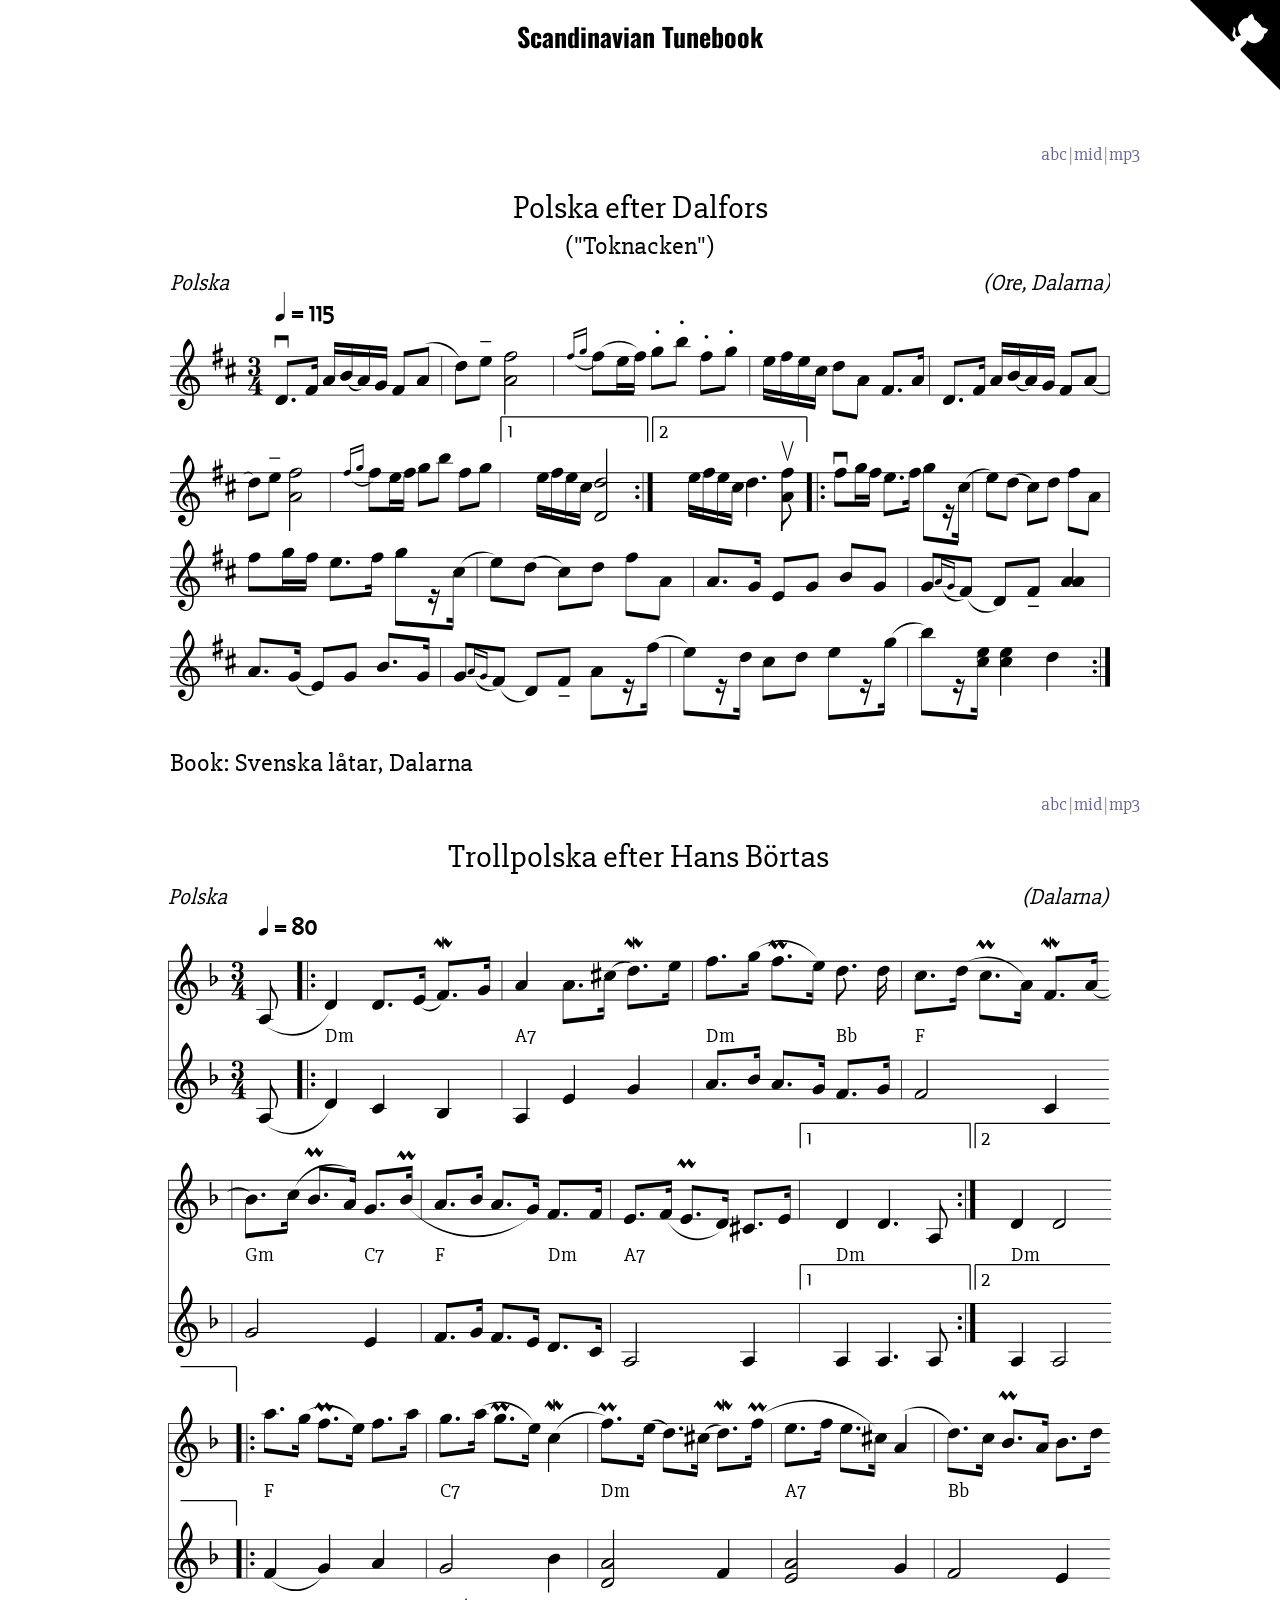
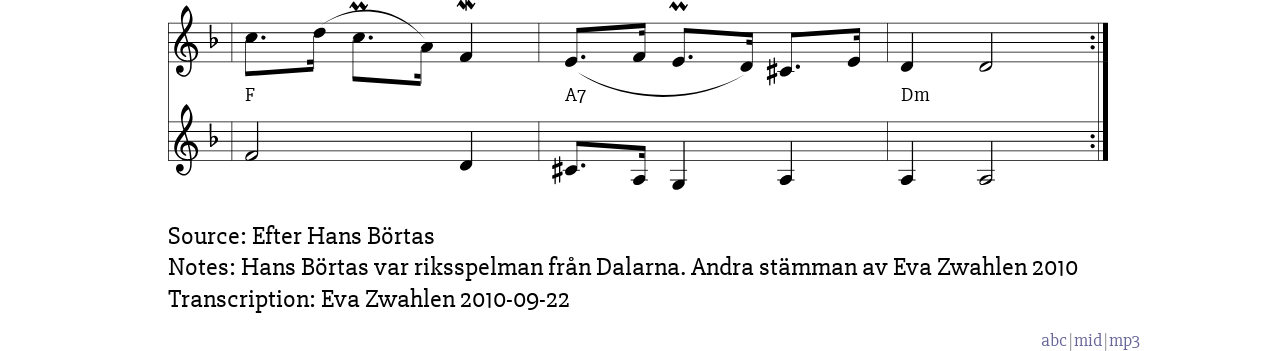
==== index.html @ 57def222 "autocommit from build.py!" ====
<!DOCTYPE html>
    <html lang="en">
      <head>

        <meta charset="utf-8">
        <meta name="viewport" content="width=device-width,initial-scale=1">

        <title>Scandinavian Tunebook</title>

        <link rel="stylesheet" href="index_files/style.css">

        <script src="index_files/jquery-latest.js"></script>
        <script src="index_files/abcjs_basic_2.3-min.js"></script>

        <script src="index_files/script.js"></script>

      </head>
      <body>
      <a href="https://github.com/iacchus/scandinavian-tunebook/"><img id="github-fork" src="index_files/github-corner-right.svg" /></a>
        <div id="page-container">
          <h1>Scandinavian Tunebook</h1>

          <div id="presentation">
          </div>

          <div id="files">
    <div class='tune-container' id='Näckens_polska_e_A_A_Afzelius_1de3f3'><pre class='abctune'>%%staffsep 27pt
%%abc-charset utf-8

X:1
T:Näckens polska e. A. A. Afzelius
R:Polska
S:Efter Arvid August Afzelius 
N:Med en "enklare" andrastämma och ackordanalys, jmf +
N:Se även +.
B:Traditioner av Svenska folkdansar
M:3/4
L:1/16
Z:Per Oldberg 2013
V:1 clef=treble
V:2 clef=treble 
K:Dm
[V:1]|:"Dm"D3F A4 "A7"^c4| e3f "Dm"d2d2 c2A2| A2A2 F4 A3G|1"A7"E2F2 "Dm"D4 z4 :|2"A7"E2F2 "Dm"D4 z2E2 ||
[V:2][I:repbra = 0]|:A,3D F4 A4| ^c3d F2F2 A2E2|F2F2 D4 F3E|1^C2D2 A,4 z4 :|2^C2D2 A,4 z2C2||
%
[V:1]|:"F"F2F2 A2A2 c3A|"C"G2G2 G2FG "F"A4 |F2F2 A2A2 c3A|"C"G2G2 AGFG "A7"A4|
[V:2]|:A,2A,2 F2F2 A3F|E2E2 E2DE F4|A,2A,2 F2F2 A3F|E2E2 FEDE ^C4|
%
[V:1]"Dm"F3A G4 A3G |"A7"E3F "Dm"D6 d2|"Dm"^c2d2 A2F2 A2G2 |"A"E2EF "Bb"D6 d2|
[V:2]D3F E4 F3E|^C3D A,6 F2| E2F2 F2D2 F2E2|^C2CD B,6B2|
%
[V:1]"Dm"^c2d2 A2F2 "Gm"A2G2|1"A7"E2EF "Dm"D6 E2:|2"A7"E2EF "Dm"D8 ||
[V:2]A2B2 F2D2 D2B,2 |1 ^C2CD A,6 =C2:|2 ^C2CD A,8 || </pre></div><div class='tunedata'><span class='data-item data-item-abc'><a href='abc/Näckens_polska_e_A_A_Afzelius_1de3f3.abc' target='_blank'>abc</a></span><span class='data-item data-item-mid'><a href='mid/Näckens_polska_e_A_A_Afzelius_1de3f3.mid' target='_blank'>mid</a></span><span class='data-item data-item-mp3'><a href='mp3/Näckens_polska_e_A_A_Afzelius_1de3f3.mp3' target='_blank'>mp3</a></span></div>
<div class='tune-container' id='Polska_efter_Dalfors'><pre class='abctune'>%%staffsep 27pt
%%abc-charset utf-8
X:1
B:Svenska låtar, Dalarna 
T:Polska efter Dalfors
T:("Toknacken")
G:Fiol
R:Polska
O:Ore, Dalarna
M:3/4
L:1/16
Q:115
K:D
vD3F A(BA)G F2(A2|d2)!tenuto!e2[fA]8|({fg}f2ef) .g2.b2 .f2.g2|efec d2A2 F3A|D3F A(BA)G F2(A2|
d2)!tenuto!e2[fA]8|{fg}f2ef g2b2 f2g2|1efec[dD]8:|2efecd6u[fA]2|:vf2gf e3f g2z(c|e2)(d2 c2)d2 f2A2|
f2gf e3f g2z(c|e2)(d2 c2)d2 f2A2|A3G E2G2 B2G2|G2({AG}F2 D2)!tenuto!F2 [AA]4|
A3(G E2)G2 B3G|G2({AG}F2 D2)!tenuto!F2 A2z(f|e2)zd c2d2 e2z(g|b2)z[ec] [ec]4 d4:|</pre></div><div class='tunedata'><span class='data-item data-item-abc'><a href='abc/Polska_efter_Dalfors.abc' target='_blank'>abc</a></span><span class='data-item data-item-mid'><a href='mid/Polska_efter_Dalfors.mid' target='_blank'>mid</a></span><span class='data-item data-item-mp3'><a href='mp3/Polska_efter_Dalfors.mp3' target='_blank'>mp3</a></span></div>
<div class='tune-container' id='Trollpolska_efter_Hans_Börtas'><pre class='abctune'>%%staffsep 27pt
%%abc-charset utf-8
X:1
T:Trollpolska efter Hans Börtas
R:Polska
S:Efter Hans Börtas
O:Dalarna
Z:Eva Zwahlen 2010-09-22
N:Hans Börtas var riksspelman från Dalarna. Andra stämman av Eva Zwahlen 2010
Q:1/4=80
M:3/4
L:1/16
K:Dm
V:1
(A,2 |:"_Dm" D4) D3(E MF3)G |"_A7" A4 A3(^c Md3)e |"_Dm" f3(g Pf3e)"_Bb" d3d |"_F" c3(d Pc3A) MF3(A 
|"_Gm" B3)(c PB3A) "_C7"G3(PB |"_F" A3B A3G) "_Dm"F3F |"_A7" E3(F PE3D) ^C3E |1 "_Dm" D4 D6 A,2:|2 "_Dm" D4 D8  
|:"_F" a3(g Pf3e) f3a |"_C7" g3(a Pg3e) (Mc4 |"_Dm" Pf3)(e d3)(^c Md3)(Pf |"_A7" e3f e3^c) (A4 |"_Bb" d3)c PB3A B3d
|"_F" c3(d Pc3A) MF4 |"_A7" (E3F PE3D) ^C3E |"_Dm" D4 D8 :|]
V:2
I:repbra 0
(A,2 |: D4) C4 B,4 | A,4 E4 G4 | A3B A3G F3G | F8 C4 
| G8 E4 |F3G F3E D3C | A,8 A,4 |1 A,4 A,6 A,2 :|2 A,4 A,8 
|:(F4 G4) A4 | G8 B4 | [D8A8] F4 | [E8A8] G4 | F8 E4 
|F8 D4 |^C3A, G,4 A,4 |A,4 A,8 :|]</pre></div><div class='tunedata'><span class='data-item data-item-abc'><a href='abc/Trollpolska_efter_Hans_Börtas.abc' target='_blank'>abc</a></span><span class='data-item data-item-mid'><a href='mid/Trollpolska_efter_Hans_Börtas.mid' target='_blank'>mid</a></span><span class='data-item data-item-mp3'><a href='mp3/Trollpolska_efter_Hans_Börtas.mp3' target='_blank'>mp3</a></span></div>

          </div> 
        </div>
      </body>
    </html>
---- index_files/style.css ----
@import url('https://fonts.googleapis.com/css?family=Oswald|Fredericka+the+Great|Slabo+27px');

* {
    box-sizing: border-box;
}
html, body {
    margin: 0px;
}

body{
    font-family: 'Slabo 27px';
    font-size: 18px;
}

img {
	width: 100%;
}

h1
{
    text-align: center;
    font-family: 'Oswald', serif;
    font-size: 26px;
}

a {
    color: #669;
    text-decoration: none;
    padding-left: 0;
}

a:hover {
    color: #99c;
}

svg {
    margin: 0 auto;
}

svg * {
    font-family: 'Slabo 27px';
}

#github-fork {
    width: 90px;
    position: absolute;
    top: 0;
    right: 0;
}

#page-container {
    width: 1000px;
    margin: 0 auto;
}

#presentation {
    text-align: center;
}

.tune-container {
    //#margin: 10px;
    //#padding: 10px;
    //margin-bottom: 20px;

    margin: 0 auto;
}

.abctune-rendered {
    margin: 0 auto;
}

.tunedata {
	width: 100%;
	text-align: right;
}

.data-item {
	display: inline-block;
}

.data-item-abc:after, .data-item-mid:after
{
    content: '|';
    color: #999;
    padding: 0 1px 0 1px;
}
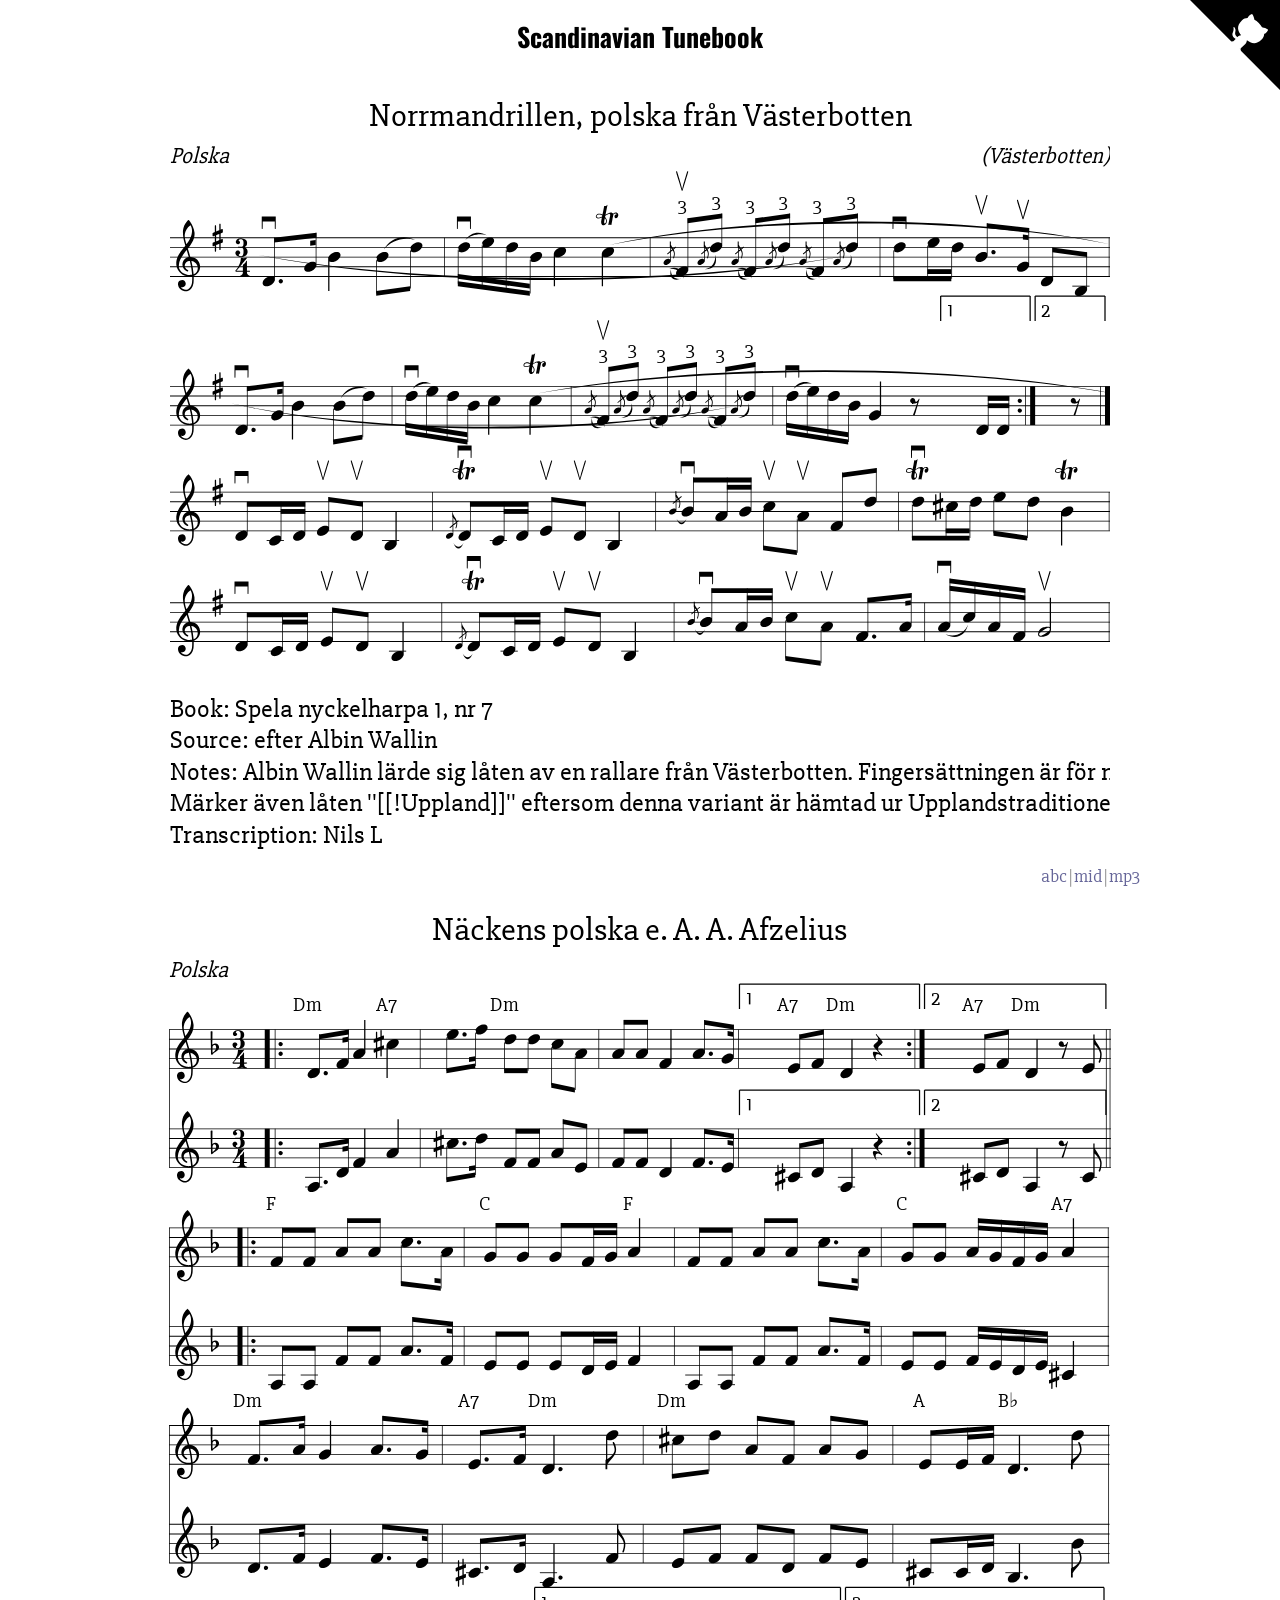
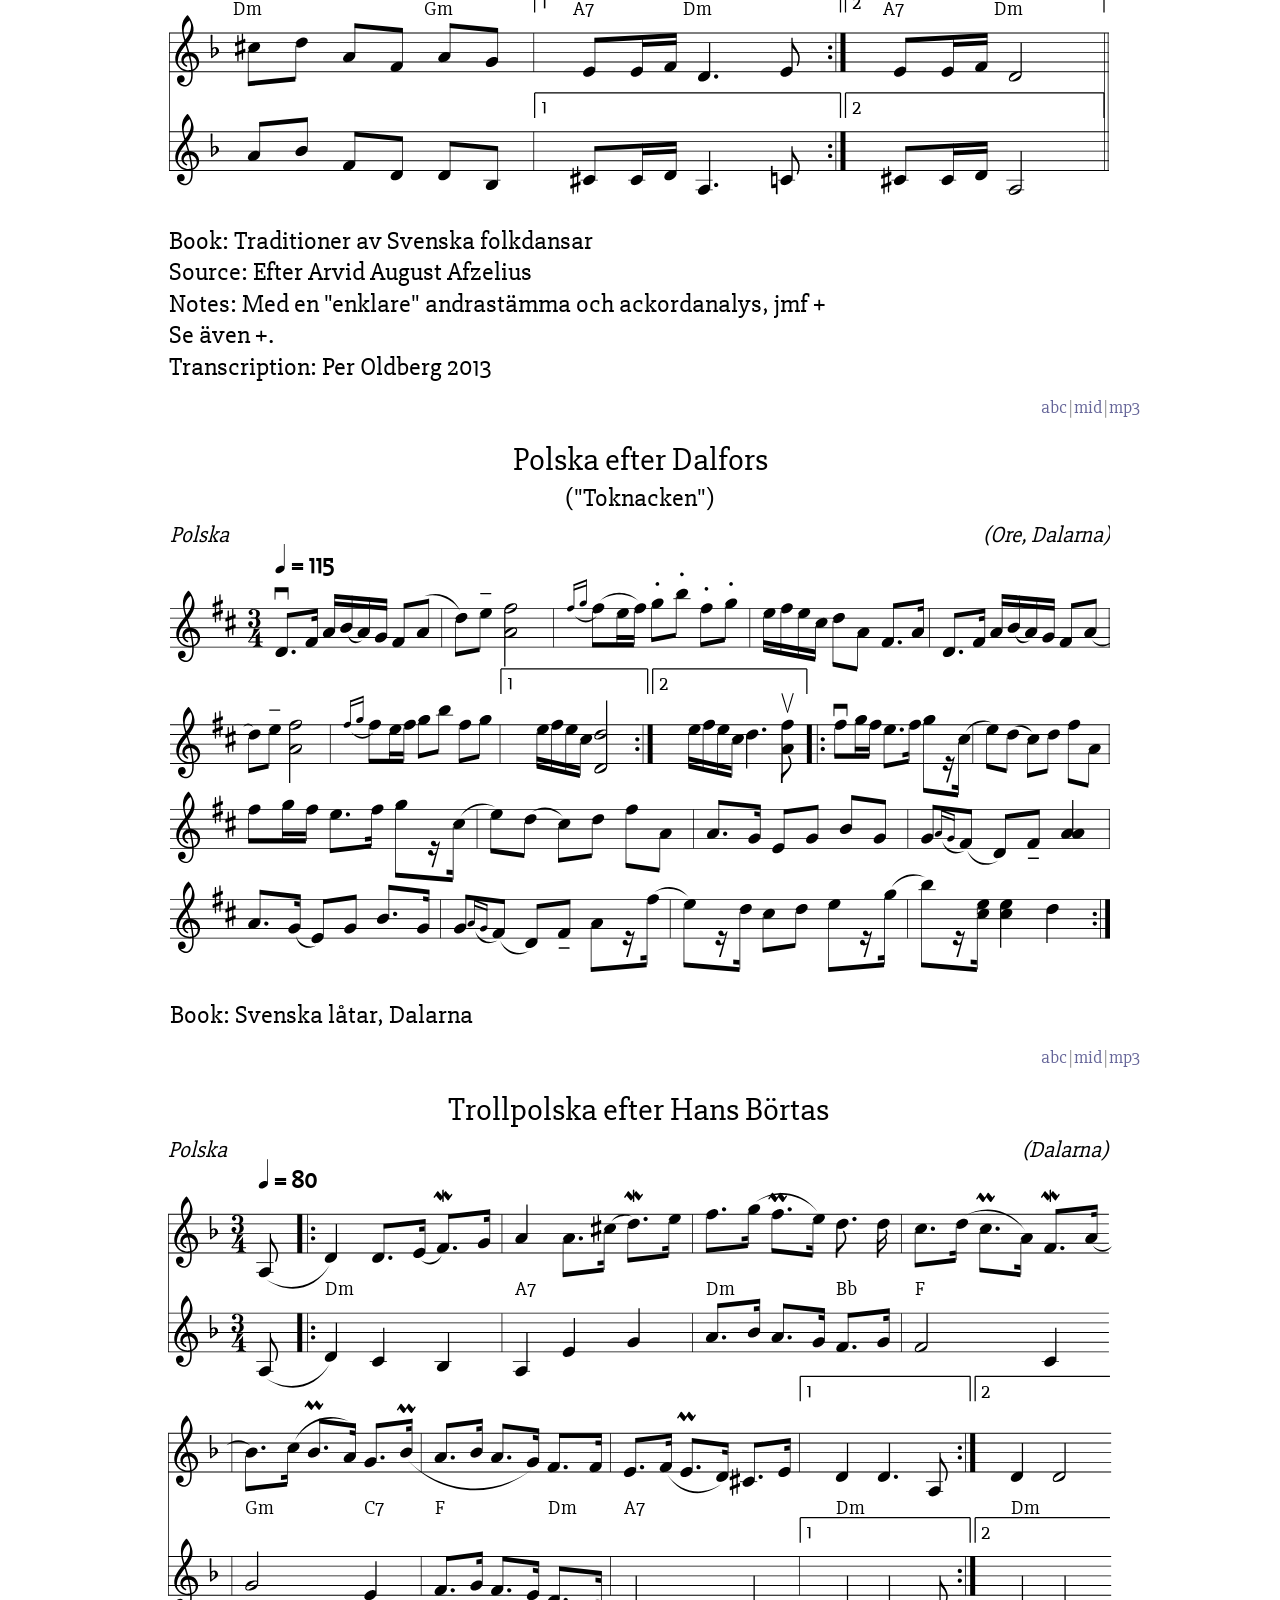
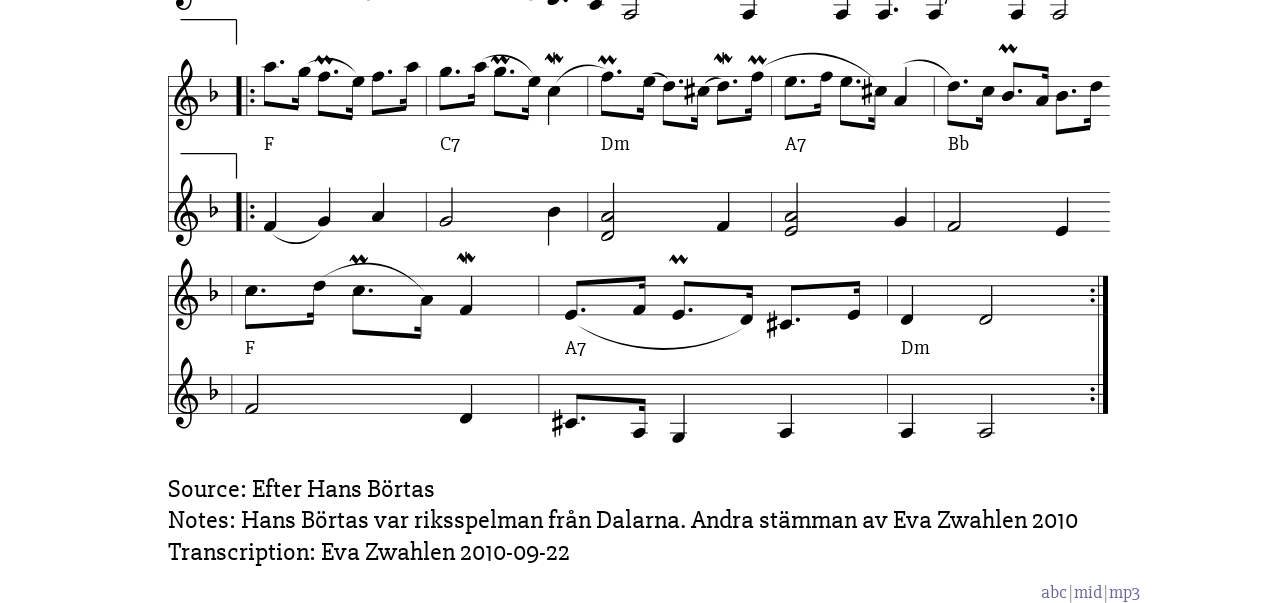
==== commit f246574c: "autocommit from build.py!" ====
--- a/index.html
+++ b/index.html
@@ -25,9 +25,28 @@
           </div>
 
           <div id="files">
-    <div class='tune-container' id='Näckens_polska_e_A_A_Afzelius_1de3f3'><pre class='abctune'>%%staffsep 27pt
+    <div class='tune-container' id='Norrmandrillen_polska_fran_Vasterbotten_8c2c7f'><pre class='abctune'>%%staffsep 27pt
 %%abc-charset utf-8
-
+X: 7
+T: Norrmandrillen, polska från Västerbotten
+O: Västerbotten
+R: Polska
+B: Spela nyckelharpa 1, nr 7
+S: efter Albin Wallin
+N: Albin Wallin lärde sig låten av en rallare från Västerbotten. Fingersättningen är för nyckelharpa och ger en klingande öppen A-sträng.
+N: Märker även låten ''[[!Uppland]]'' eftersom denna variant är hämtad ur Upplandstraditionen.
+Z: Nils L
+M: 3/4
+%%graceslurs 0
+%%MIDI grace 1/2
+L: 1/16
+K: G
+vD2>G2 B4 (B2d2) | v(de)dB c4 (Tc4 | {/A})(!3!uF2{/A}!3!d2 {/A}) (!3!F2{/A}!3!d2 {/A}) (!3!F2{/A}!3!d2) | vd2ed uB2>uG2 D2B,2 |
+vD2>G2 B4 (B2d2) | v(de)dB c4 (Tc4 | {/A})(!3!uF2{/A}!3!d2 {/A}) (!3!F2{/A}!3!d2 {/A}) (!3!F2{/A}!3!d2) | v(de)dB G4z2 [1 DD :|2 z2 |]
+vD2CD uE2uD2 B,4 | {/D}TvD2CD uE2uD2 B,4 | {/B}vB2AB uc2uA2 F2d2 | Tvd2^cd e2d2 TB4 |
+vD2CD uE2uD2 B,4 | {/D}TvD2CD uE2uD2 B,4 | {/B}vB2AB uc2uA2 F2>A2 | v(Ac)AF uG8 |</pre></div><div class='tunedata'><span class='data-item data-item-abc'><a href='abc/Norrmandrillen_polska_fran_Vasterbotten_8c2c7f.abc' target='_blank'>abc</a></span><span class='data-item data-item-mid'><a href='mid/Norrmandrillen_polska_fran_Vasterbotten_8c2c7f.mid' target='_blank'>mid</a></span><span class='data-item data-item-mp3'><a href='mp3/Norrmandrillen_polska_fran_Vasterbotten_8c2c7f.mp3' target='_blank'>mp3</a></span></div>
+<div class='tune-container' id='Näckens_polska_e_A_A_Afzelius_1de3f3'><pre class='abctune'>%%staffsep 27pt
+%%abc-charset utf-8
 X:1
 T:Näckens polska e. A. A. Afzelius
 R:Polska
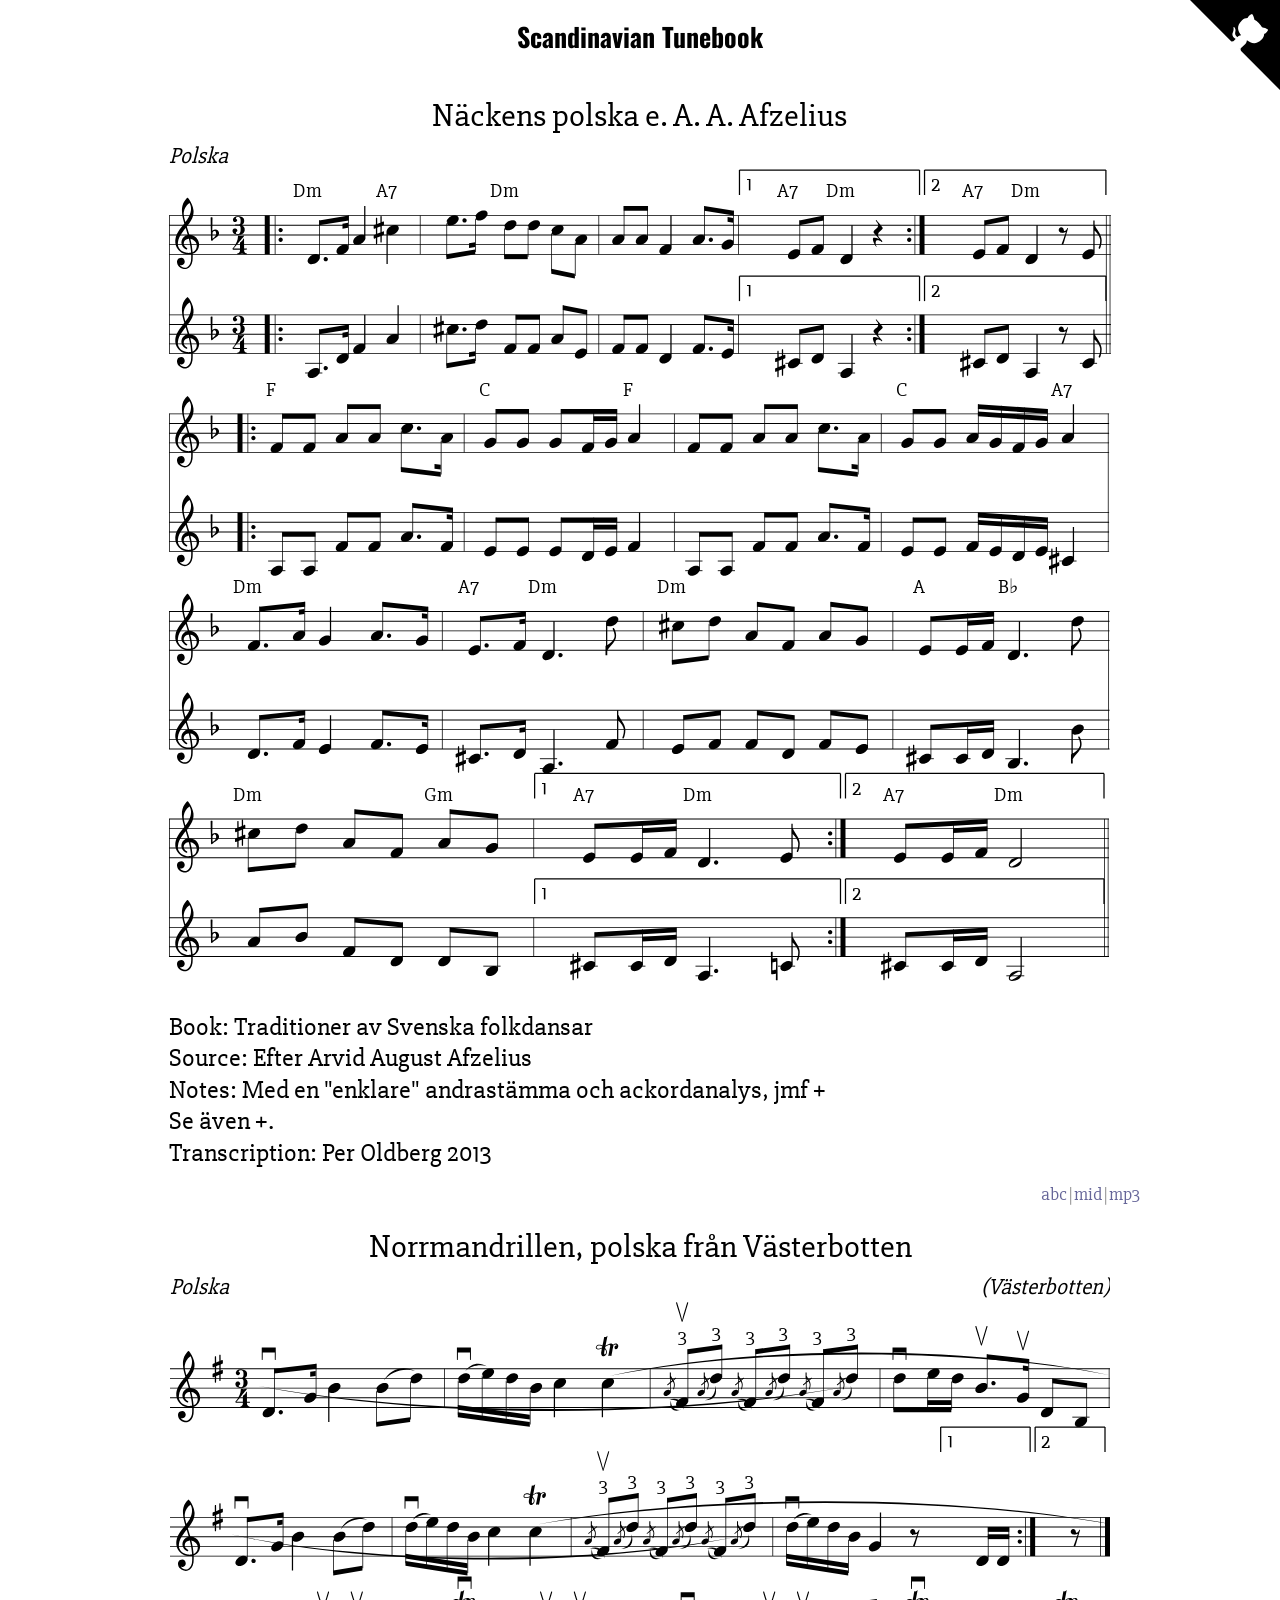
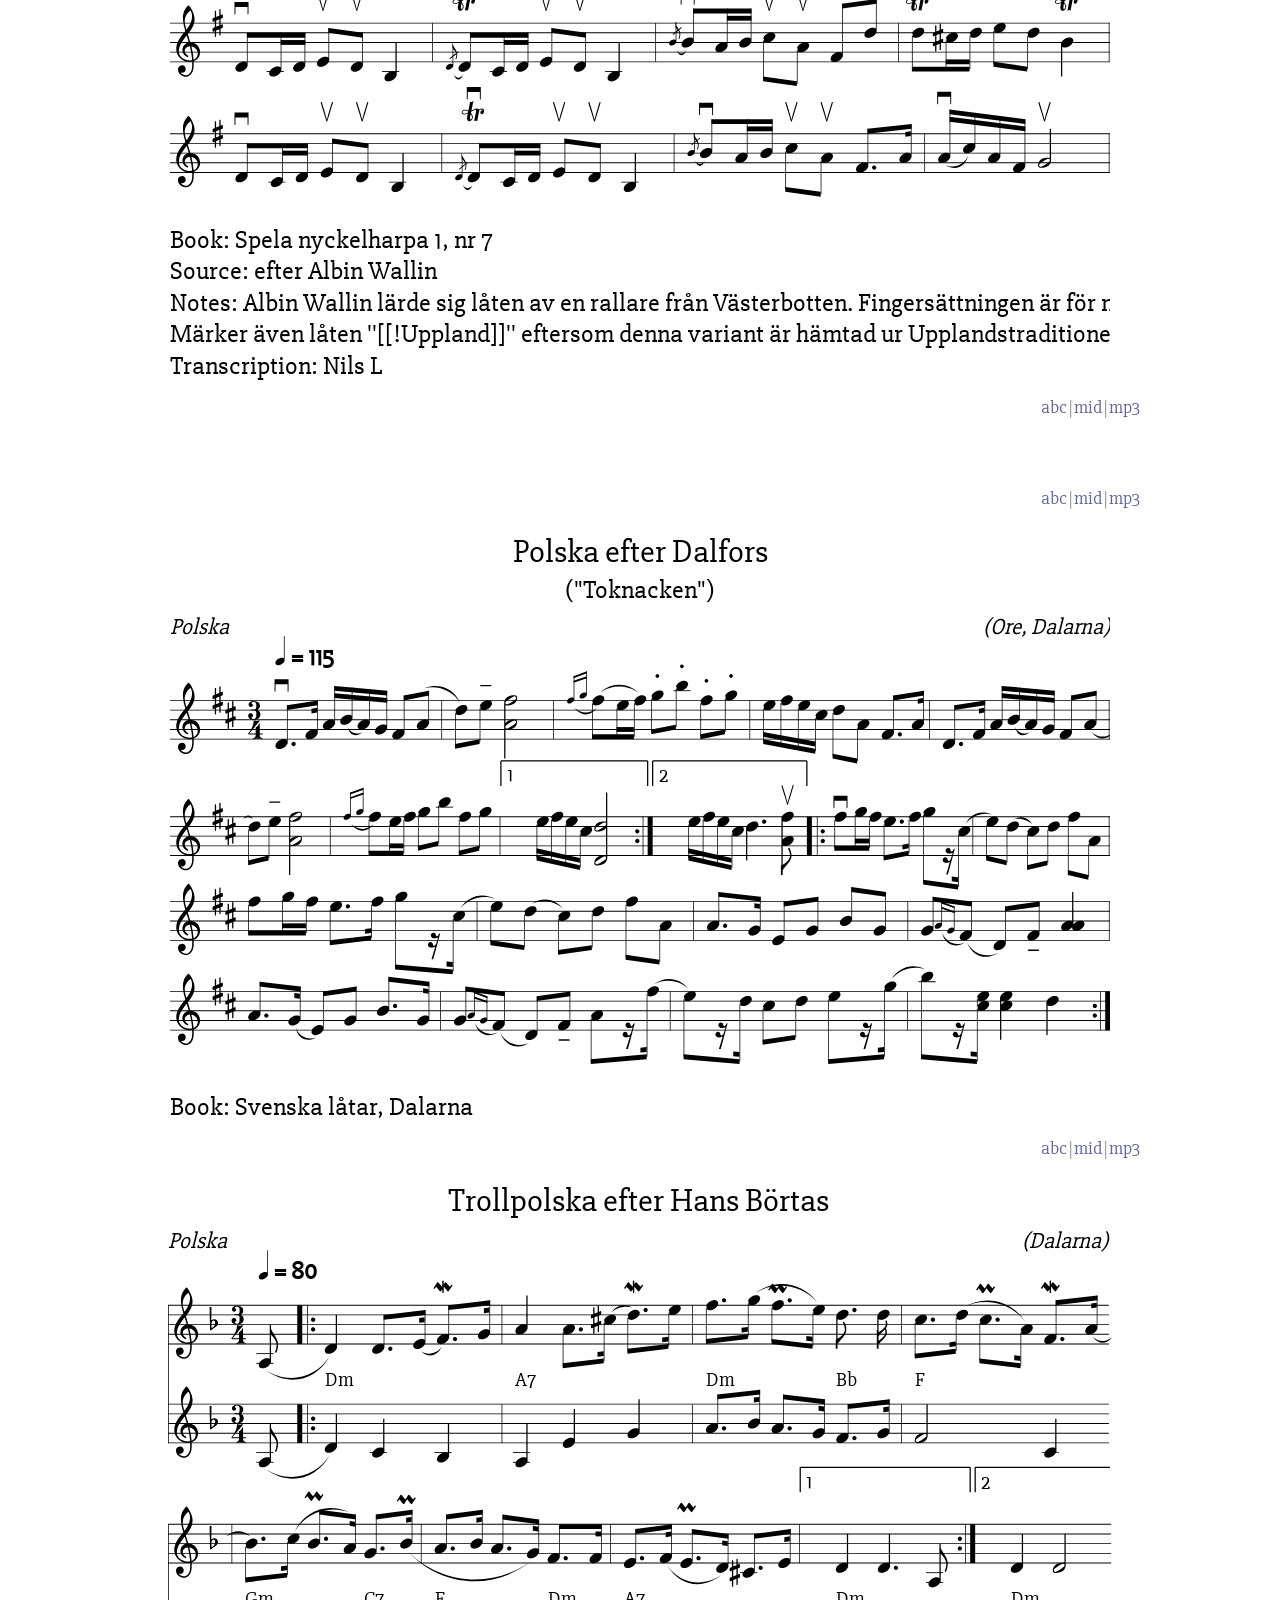
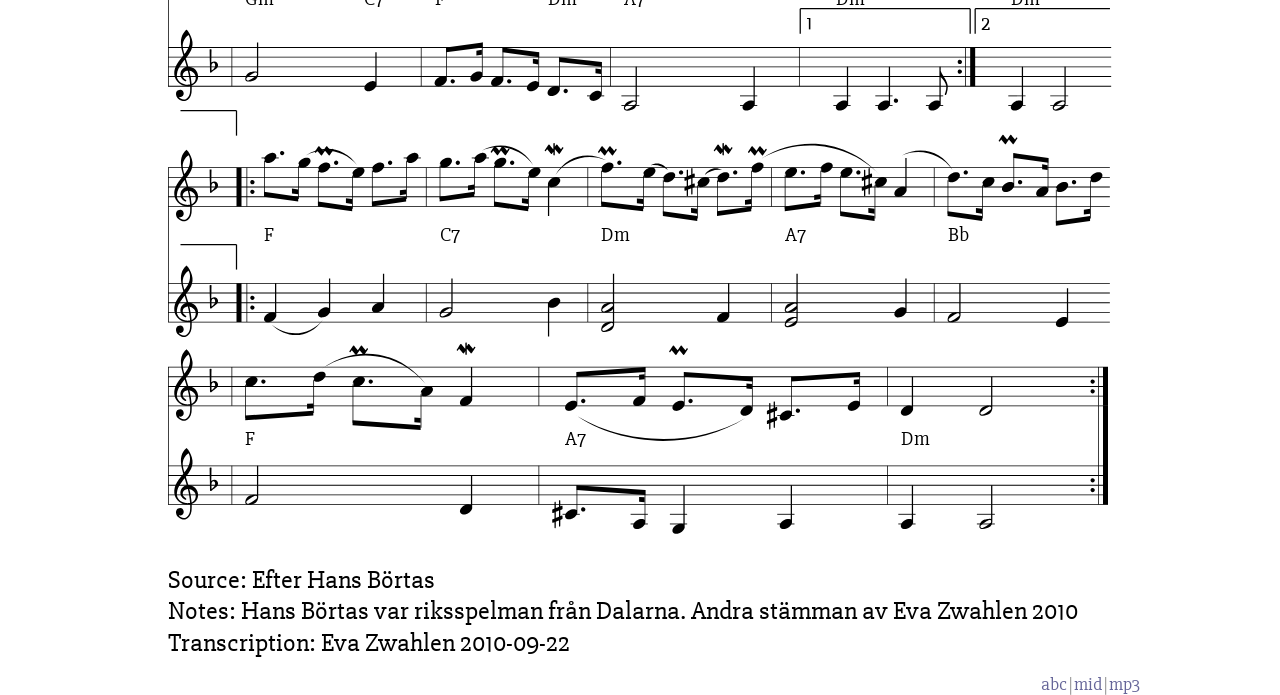
==== commit a33c50d6: "autocommit from build.py!" ====
--- a/index.html
+++ b/index.html
@@ -25,27 +25,7 @@
           </div>
 
           <div id="files">
-    <div class='tune-container' id='Norrmandrillen_polska_fran_Vasterbotten_8c2c7f'><pre class='abctune'>%%staffsep 27pt
-%%abc-charset utf-8
-X: 7
-T: Norrmandrillen, polska från Västerbotten
-O: Västerbotten
-R: Polska
-B: Spela nyckelharpa 1, nr 7
-S: efter Albin Wallin
-N: Albin Wallin lärde sig låten av en rallare från Västerbotten. Fingersättningen är för nyckelharpa och ger en klingande öppen A-sträng.
-N: Märker även låten ''[[!Uppland]]'' eftersom denna variant är hämtad ur Upplandstraditionen.
-Z: Nils L
-M: 3/4
-%%graceslurs 0
-%%MIDI grace 1/2
-L: 1/16
-K: G
-vD2>G2 B4 (B2d2) | v(de)dB c4 (Tc4 | {/A})(!3!uF2{/A}!3!d2 {/A}) (!3!F2{/A}!3!d2 {/A}) (!3!F2{/A}!3!d2) | vd2ed uB2>uG2 D2B,2 |
-vD2>G2 B4 (B2d2) | v(de)dB c4 (Tc4 | {/A})(!3!uF2{/A}!3!d2 {/A}) (!3!F2{/A}!3!d2 {/A}) (!3!F2{/A}!3!d2) | v(de)dB G4z2 [1 DD :|2 z2 |]
-vD2CD uE2uD2 B,4 | {/D}TvD2CD uE2uD2 B,4 | {/B}vB2AB uc2uA2 F2d2 | Tvd2^cd e2d2 TB4 |
-vD2CD uE2uD2 B,4 | {/D}TvD2CD uE2uD2 B,4 | {/B}vB2AB uc2uA2 F2>A2 | v(Ac)AF uG8 |</pre></div><div class='tunedata'><span class='data-item data-item-abc'><a href='abc/Norrmandrillen_polska_fran_Vasterbotten_8c2c7f.abc' target='_blank'>abc</a></span><span class='data-item data-item-mid'><a href='mid/Norrmandrillen_polska_fran_Vasterbotten_8c2c7f.mid' target='_blank'>mid</a></span><span class='data-item data-item-mp3'><a href='mp3/Norrmandrillen_polska_fran_Vasterbotten_8c2c7f.mp3' target='_blank'>mp3</a></span></div>
-<div class='tune-container' id='Näckens_polska_e_A_A_Afzelius_1de3f3'><pre class='abctune'>%%staffsep 27pt
+    <div class='tune-container' id='Nackens_polska_e_A_A_Afzelius_1de3f3'><pre class='abctune'>%%staffsep 27pt
 %%abc-charset utf-8
 X:1
 T:Näckens polska e. A. A. Afzelius
@@ -70,7 +50,48 @@
 [V:2]D3F E4 F3E|^C3D A,6 F2| E2F2 F2D2 F2E2|^C2CD B,6B2|
 %
 [V:1]"Dm"^c2d2 A2F2 "Gm"A2G2|1"A7"E2EF "Dm"D6 E2:|2"A7"E2EF "Dm"D8 ||
-[V:2]A2B2 F2D2 D2B,2 |1 ^C2CD A,6 =C2:|2 ^C2CD A,8 || </pre></div><div class='tunedata'><span class='data-item data-item-abc'><a href='abc/Näckens_polska_e_A_A_Afzelius_1de3f3.abc' target='_blank'>abc</a></span><span class='data-item data-item-mid'><a href='mid/Näckens_polska_e_A_A_Afzelius_1de3f3.mid' target='_blank'>mid</a></span><span class='data-item data-item-mp3'><a href='mp3/Näckens_polska_e_A_A_Afzelius_1de3f3.mp3' target='_blank'>mp3</a></span></div>
+[V:2]A2B2 F2D2 D2B,2 |1 ^C2CD A,6 =C2:|2 ^C2CD A,8 || </pre></div><div class='tunedata'><span class='data-item data-item-abc'><a href='abc/Nackens_polska_e_A_A_Afzelius_1de3f3.abc' target='_blank'>abc</a></span><span class='data-item data-item-mid'><a href='mid/Nackens_polska_e_A_A_Afzelius_1de3f3.mid' target='_blank'>mid</a></span><span class='data-item data-item-mp3'><a href='mp3/Nackens_polska_e_A_A_Afzelius_1de3f3.mp3' target='_blank'>mp3</a></span></div>
+<div class='tune-container' id='Norrmandrillen_polska_fran_Vasterbotten_8c2c7f'><pre class='abctune'>%%staffsep 27pt
+%%abc-charset utf-8
+X: 7
+T: Norrmandrillen, polska från Västerbotten
+O: Västerbotten
+R: Polska
+B: Spela nyckelharpa 1, nr 7
+S: efter Albin Wallin
+N: Albin Wallin lärde sig låten av en rallare från Västerbotten. Fingersättningen är för nyckelharpa och ger en klingande öppen A-sträng.
+N: Märker även låten ''[[!Uppland]]'' eftersom denna variant är hämtad ur Upplandstraditionen.
+Z: Nils L
+M: 3/4
+%%graceslurs 0
+%%MIDI grace 1/2
+L: 1/16
+K: G
+vD2>G2 B4 (B2d2) | v(de)dB c4 (Tc4 | {/A})(!3!uF2{/A}!3!d2 {/A}) (!3!F2{/A}!3!d2 {/A}) (!3!F2{/A}!3!d2) | vd2ed uB2>uG2 D2B,2 |
+vD2>G2 B4 (B2d2) | v(de)dB c4 (Tc4 | {/A})(!3!uF2{/A}!3!d2 {/A}) (!3!F2{/A}!3!d2 {/A}) (!3!F2{/A}!3!d2) | v(de)dB G4z2 [1 DD :|2 z2 |]
+vD2CD uE2uD2 B,4 | {/D}TvD2CD uE2uD2 B,4 | {/B}vB2AB uc2uA2 F2d2 | Tvd2^cd e2d2 TB4 |
+vD2CD uE2uD2 B,4 | {/D}TvD2CD uE2uD2 B,4 | {/B}vB2AB uc2uA2 F2>A2 | v(Ac)AF uG8 |</pre></div><div class='tunedata'><span class='data-item data-item-abc'><a href='abc/Norrmandrillen_polska_fran_Vasterbotten_8c2c7f.abc' target='_blank'>abc</a></span><span class='data-item data-item-mid'><a href='mid/Norrmandrillen_polska_fran_Vasterbotten_8c2c7f.mid' target='_blank'>mid</a></span><span class='data-item data-item-mp3'><a href='mp3/Norrmandrillen_polska_fran_Vasterbotten_8c2c7f.mp3' target='_blank'>mp3</a></span></div>
+<div class='tune-container' id='Polonas_efter_Andreas_Grevelius_nr_9_6befa6'><pre class='abctune'>%%staffsep 27pt
+%%abc-charset utf-8
+
+X:63
+T:Polonäs efter Andreas Grevelius (nr 9)
+R:Slängpolska
+Z:Transcribed to abcby Jon Magnusson 080820
+S:Efter Andreas Grevelius
+S:http://www.smus.se/earkiv/fmk/browselarge.php?lang=sw&katalogid=M+93&bildnr=00015
+B:[[Notböcker/Småländsk musiktradition]] nr I-211
+B:Jämför SMUS - katalog Ma18 bild 16 nr 50b ur [[Notböcker/Lars Larssons notbok]]
+O:Småland
+D:Linnaeus Väsen
+M:3/4
+L:1/16
+K:Dm
+abga fgeg f2e2|d2fd A2G2F2E2|D2FA d2ef gfed|d^cdf edcd A4|
+abga fgeg f2e2|d2fd A2G2F2E2|D2FA d2ef gfed|fed^c c2d2 d4:|
+|:c3d c2B2 A2G2|FGAB cBAG F4|A,E^cE A,EcE A,EcE|
+A,FdF A,FdF A,FdF|A,E^cE A,EcE A,EcE|d^cdf edcd A4|
+abga fgeg f2e2|d2fd A2G2F2E2|D2FA d2ef gfed|fed^c c2d2 d4:|</pre></div><div class='tunedata'><span class='data-item data-item-abc'><a href='abc/Polonas_efter_Andreas_Grevelius_nr_9_6befa6.abc' target='_blank'>abc</a></span><span class='data-item data-item-mid'><a href='mid/Polonas_efter_Andreas_Grevelius_nr_9_6befa6.mid' target='_blank'>mid</a></span><span class='data-item data-item-mp3'><a href='mp3/Polonas_efter_Andreas_Grevelius_nr_9_6befa6.mp3' target='_blank'>mp3</a></span></div>
 <div class='tune-container' id='Polska_efter_Dalfors'><pre class='abctune'>%%staffsep 27pt
 %%abc-charset utf-8
 X:1
@@ -88,7 +109,7 @@
 d2)!tenuto!e2[fA]8|{fg}f2ef g2b2 f2g2|1efec[dD]8:|2efecd6u[fA]2|:vf2gf e3f g2z(c|e2)(d2 c2)d2 f2A2|
 f2gf e3f g2z(c|e2)(d2 c2)d2 f2A2|A3G E2G2 B2G2|G2({AG}F2 D2)!tenuto!F2 [AA]4|
 A3(G E2)G2 B3G|G2({AG}F2 D2)!tenuto!F2 A2z(f|e2)zd c2d2 e2z(g|b2)z[ec] [ec]4 d4:|</pre></div><div class='tunedata'><span class='data-item data-item-abc'><a href='abc/Polska_efter_Dalfors.abc' target='_blank'>abc</a></span><span class='data-item data-item-mid'><a href='mid/Polska_efter_Dalfors.mid' target='_blank'>mid</a></span><span class='data-item data-item-mp3'><a href='mp3/Polska_efter_Dalfors.mp3' target='_blank'>mp3</a></span></div>
-<div class='tune-container' id='Trollpolska_efter_Hans_Börtas'><pre class='abctune'>%%staffsep 27pt
+<div class='tune-container' id='Trollpolska_efter_Hans_Bortas'><pre class='abctune'>%%staffsep 27pt
 %%abc-charset utf-8
 X:1
 T:Trollpolska efter Hans Börtas
@@ -111,7 +132,7 @@
 (A,2 |: D4) C4 B,4 | A,4 E4 G4 | A3B A3G F3G | F8 C4 
 | G8 E4 |F3G F3E D3C | A,8 A,4 |1 A,4 A,6 A,2 :|2 A,4 A,8 
 |:(F4 G4) A4 | G8 B4 | [D8A8] F4 | [E8A8] G4 | F8 E4 
-|F8 D4 |^C3A, G,4 A,4 |A,4 A,8 :|]</pre></div><div class='tunedata'><span class='data-item data-item-abc'><a href='abc/Trollpolska_efter_Hans_Börtas.abc' target='_blank'>abc</a></span><span class='data-item data-item-mid'><a href='mid/Trollpolska_efter_Hans_Börtas.mid' target='_blank'>mid</a></span><span class='data-item data-item-mp3'><a href='mp3/Trollpolska_efter_Hans_Börtas.mp3' target='_blank'>mp3</a></span></div>
+|F8 D4 |^C3A, G,4 A,4 |A,4 A,8 :|]</pre></div><div class='tunedata'><span class='data-item data-item-abc'><a href='abc/Trollpolska_efter_Hans_Bortas.abc' target='_blank'>abc</a></span><span class='data-item data-item-mid'><a href='mid/Trollpolska_efter_Hans_Bortas.mid' target='_blank'>mid</a></span><span class='data-item data-item-mp3'><a href='mp3/Trollpolska_efter_Hans_Bortas.mp3' target='_blank'>mp3</a></span></div>
 
           </div> 
         </div>
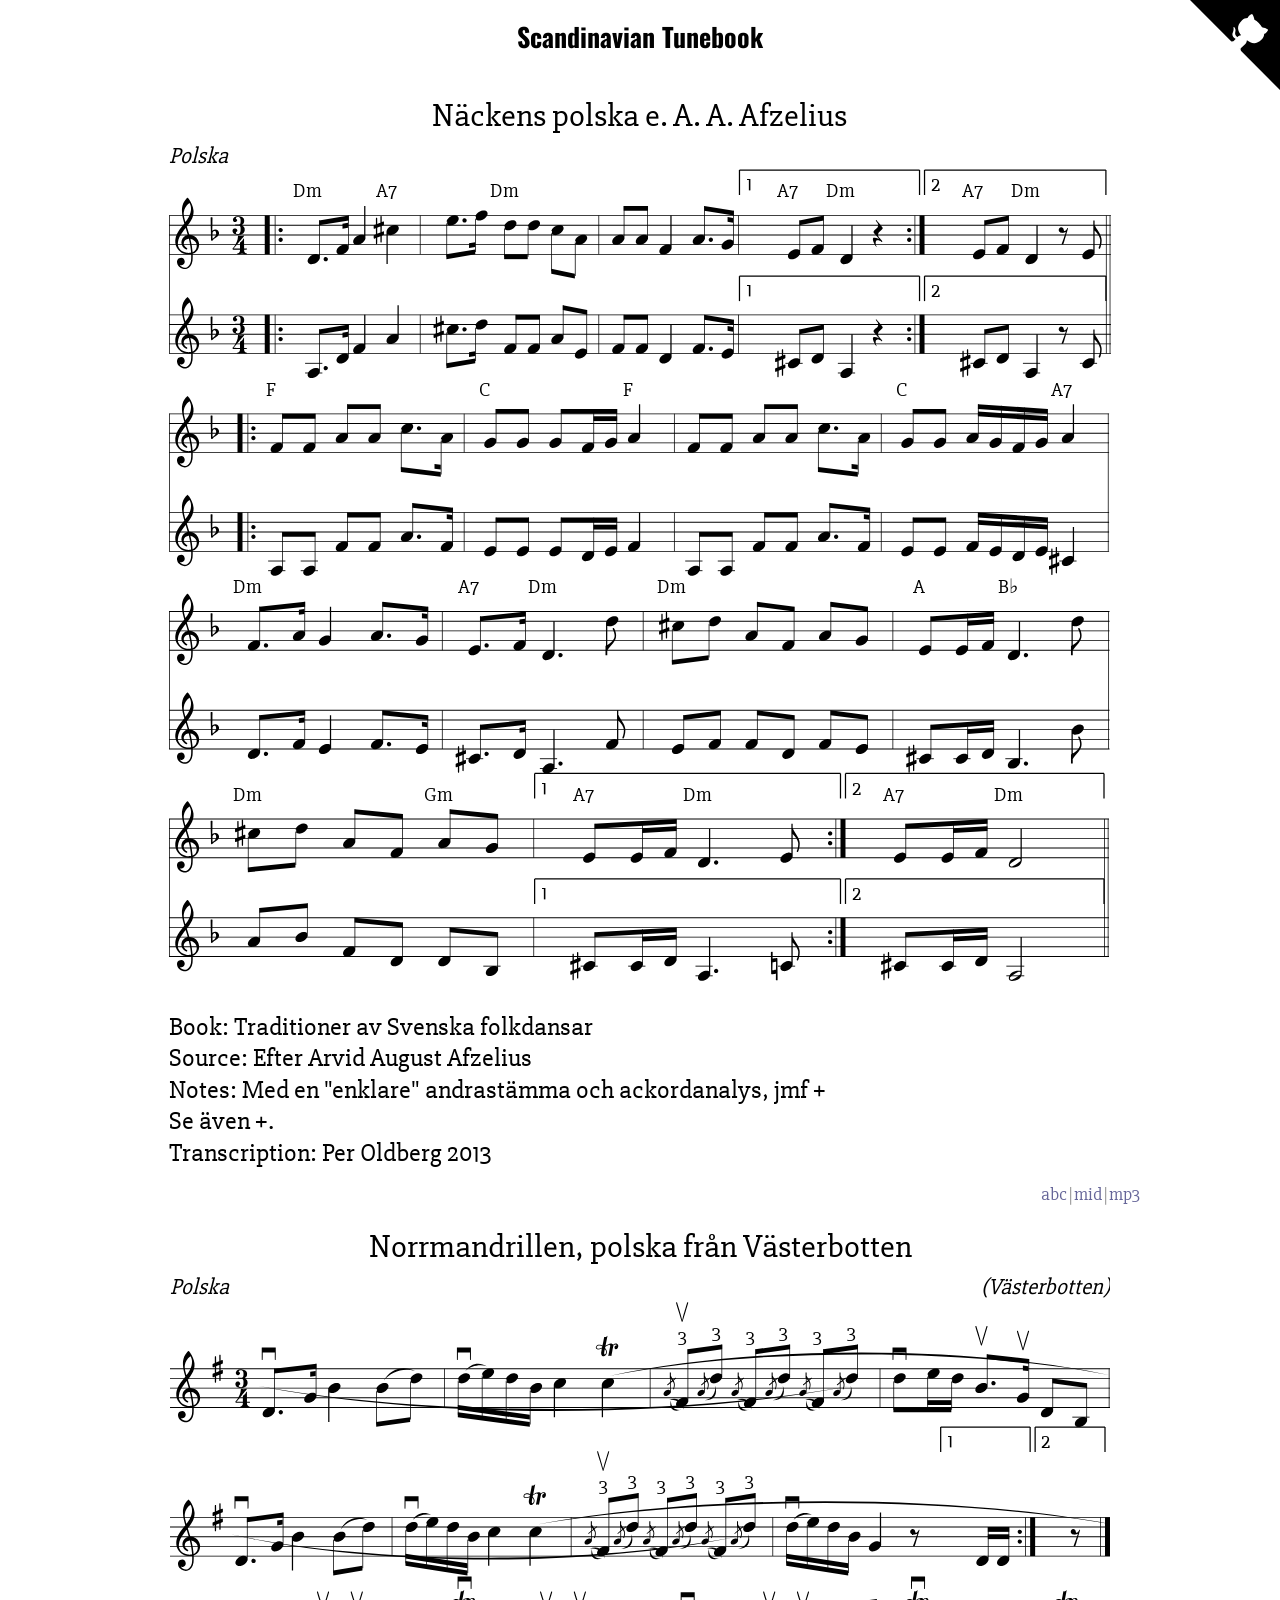
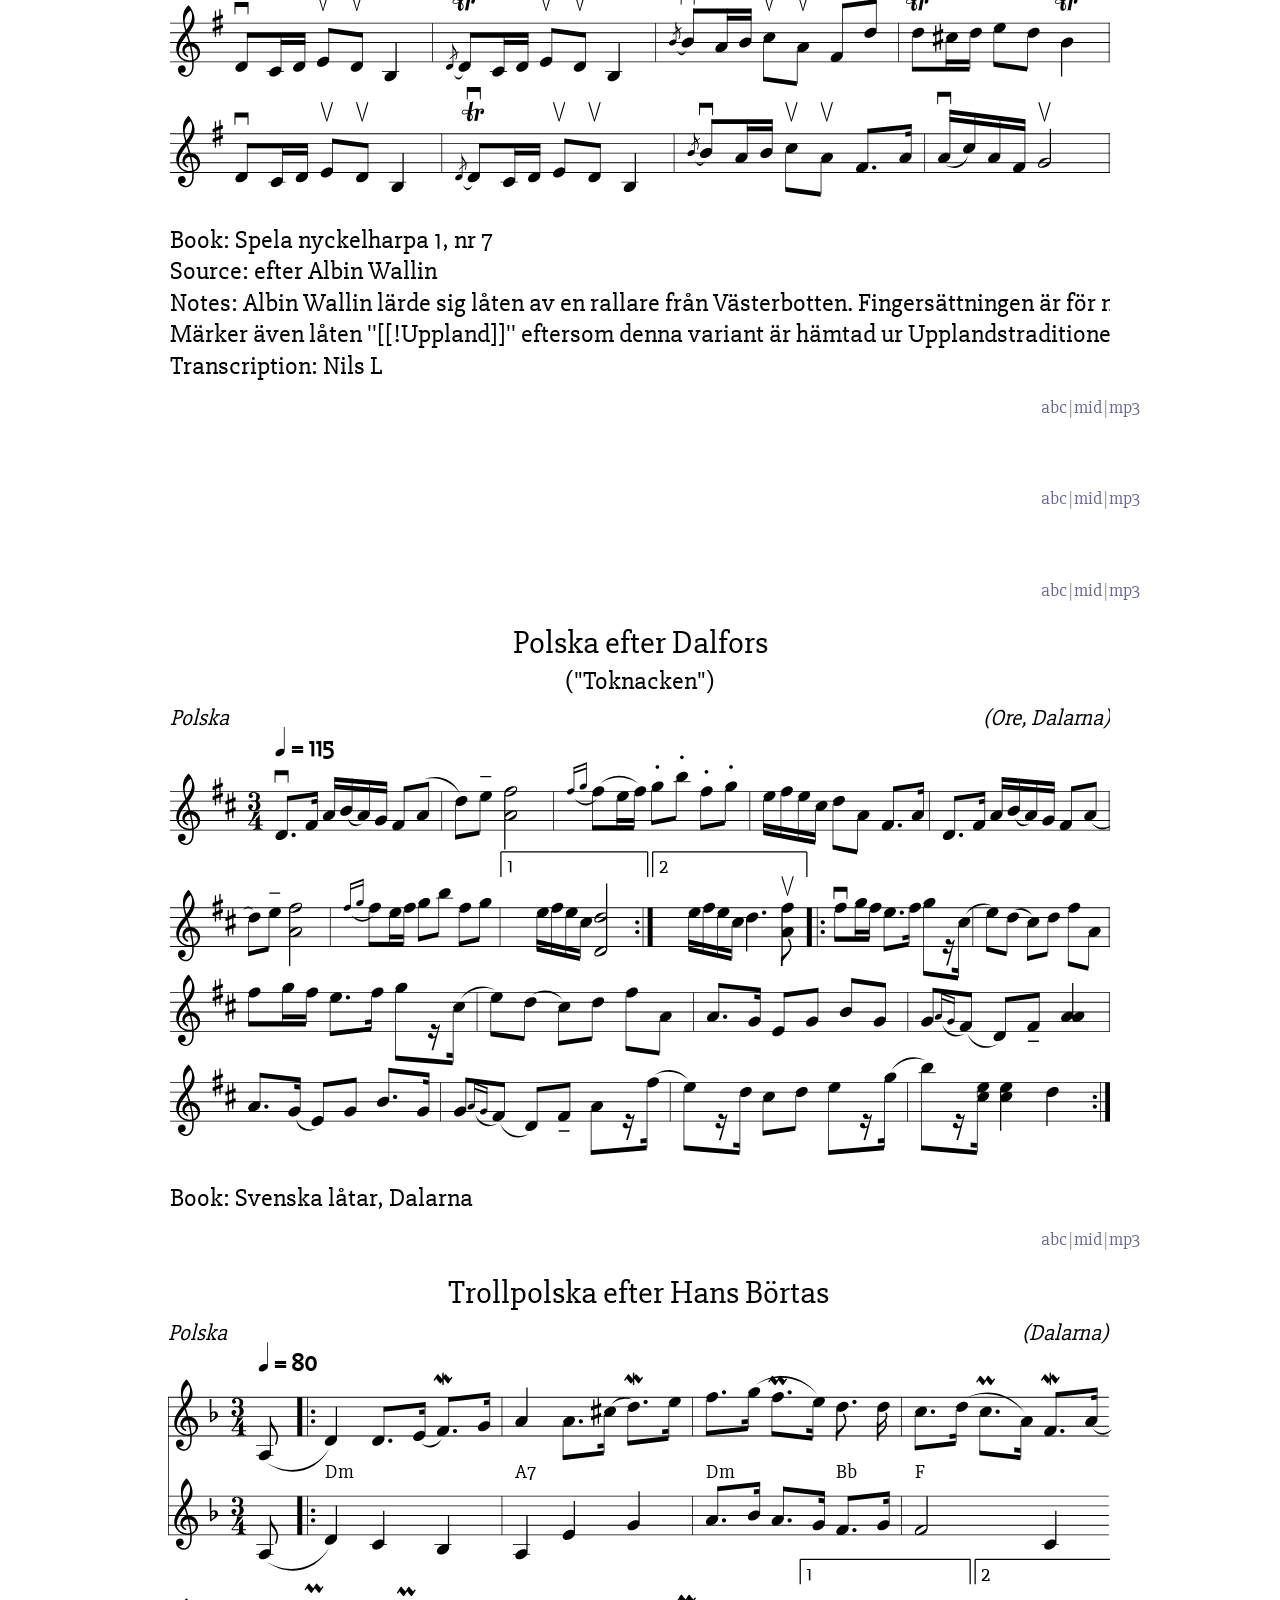
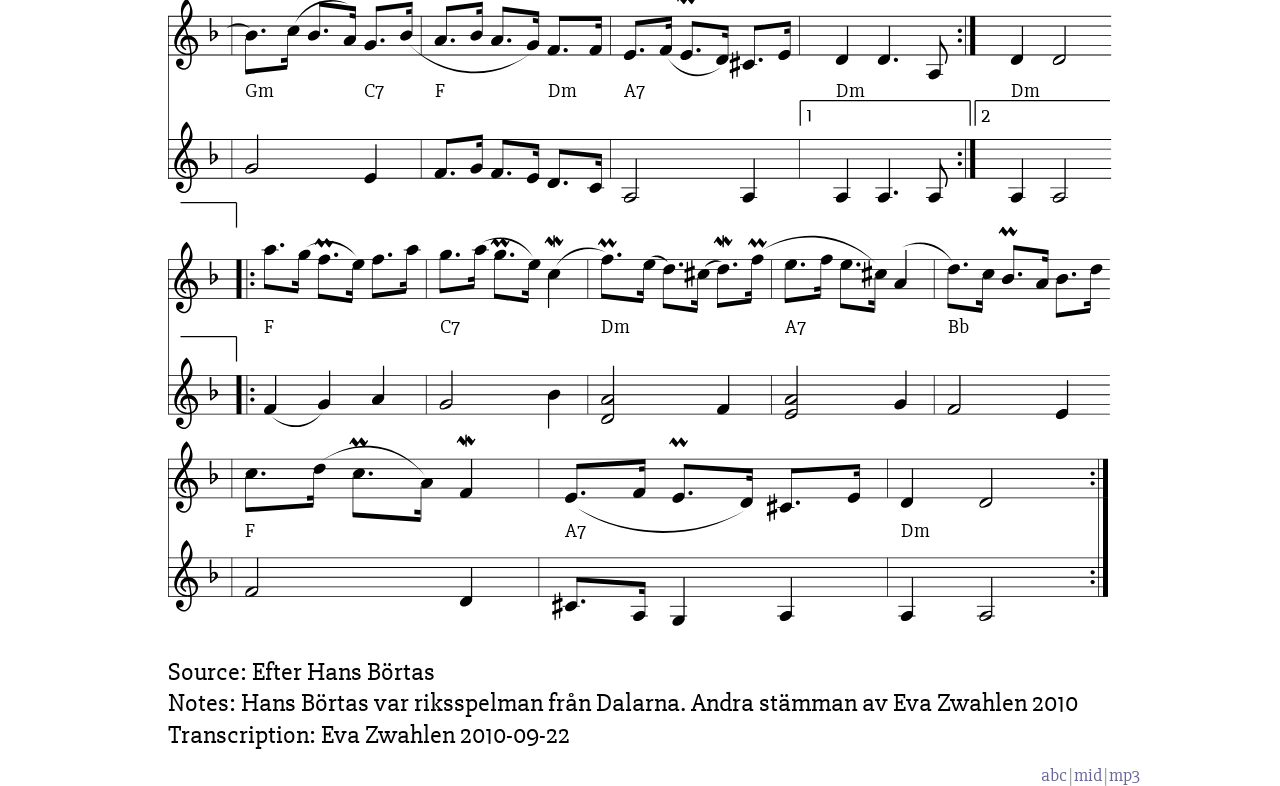
==== commit 9c302181: "autocommit from build.py!" ====
--- a/index.html
+++ b/index.html
@@ -92,6 +92,28 @@
 |:c3d c2B2 A2G2|FGAB cBAG F4|A,E^cE A,EcE A,EcE|
 A,FdF A,FdF A,FdF|A,E^cE A,EcE A,EcE|d^cdf edcd A4|
 abga fgeg f2e2|d2fd A2G2F2E2|D2FA d2ef gfed|fed^c c2d2 d4:|</pre></div><div class='tunedata'><span class='data-item data-item-abc'><a href='abc/Polonas_efter_Andreas_Grevelius_nr_9_6befa6.abc' target='_blank'>abc</a></span><span class='data-item data-item-mid'><a href='mid/Polonas_efter_Andreas_Grevelius_nr_9_6befa6.mid' target='_blank'>mid</a></span><span class='data-item data-item-mp3'><a href='mp3/Polonas_efter_Andreas_Grevelius_nr_9_6befa6.mp3' target='_blank'>mp3</a></span></div>
+<div class='tune-container' id='Polonas_ur_Andreas_Dahlgrens_notbok_nr_74_4cc35a'><pre class='abctune'>%%staffsep 27pt
+%%abc-charset utf-8
+
+X: 74
+T: Polonäs ur Andreas Dahlgrens notbok nr 74
+R: Slängpolska
+B: Andreas Dahlgrens notbok
+B: http://www.smus.se/earkiv/fmk/browselarge.php?lang=sw&katalogid=Ma+7&bildnr=00028
+O: Fågelvik, Tryserum, Småland
+S: efter Andreas Dahlgren
+B: [[Notböcker/Småländsk musiktradition]] nr I-142
+B: Jämför SMUS - katalog Ma1 bild 14 ur [[Pehr Anderssons notbok]] nr 38
+D: [[Grupper/Sågskära]] - Krook
+Z: till abc av Jon Magnusson
+N: Se även +
+M: 3/4
+L: 1/16
+K:Dm
+(DEFG) A4 d4 | ^cdec A8 |{A2}B2A2G2F2E2D2|DEFG A8| 
+{e2}f2fa e2ef d2e2|f2ed ^c2e2 A4|f2fa e2ef d2a2|fed^c c4 d4 ::
+c2cd c4 A4 |B2AG A4 F4 |c2cd c2c2 A2A2|B2AG A8|B2A2G2F2E2D2|(DEFG) A6 e2| 
+f2fa e2ef d2e2|f2ed ^c2e2 A4|f2fa e2ef d2a2|fed^c c4d4 :|</pre></div><div class='tunedata'><span class='data-item data-item-abc'><a href='abc/Polonas_ur_Andreas_Dahlgrens_notbok_nr_74_4cc35a.abc' target='_blank'>abc</a></span><span class='data-item data-item-mid'><a href='mid/Polonas_ur_Andreas_Dahlgrens_notbok_nr_74_4cc35a.mid' target='_blank'>mid</a></span><span class='data-item data-item-mp3'><a href='mp3/Polonas_ur_Andreas_Dahlgrens_notbok_nr_74_4cc35a.mp3' target='_blank'>mp3</a></span></div>
 <div class='tune-container' id='Polska_efter_Dalfors'><pre class='abctune'>%%staffsep 27pt
 %%abc-charset utf-8
 X:1
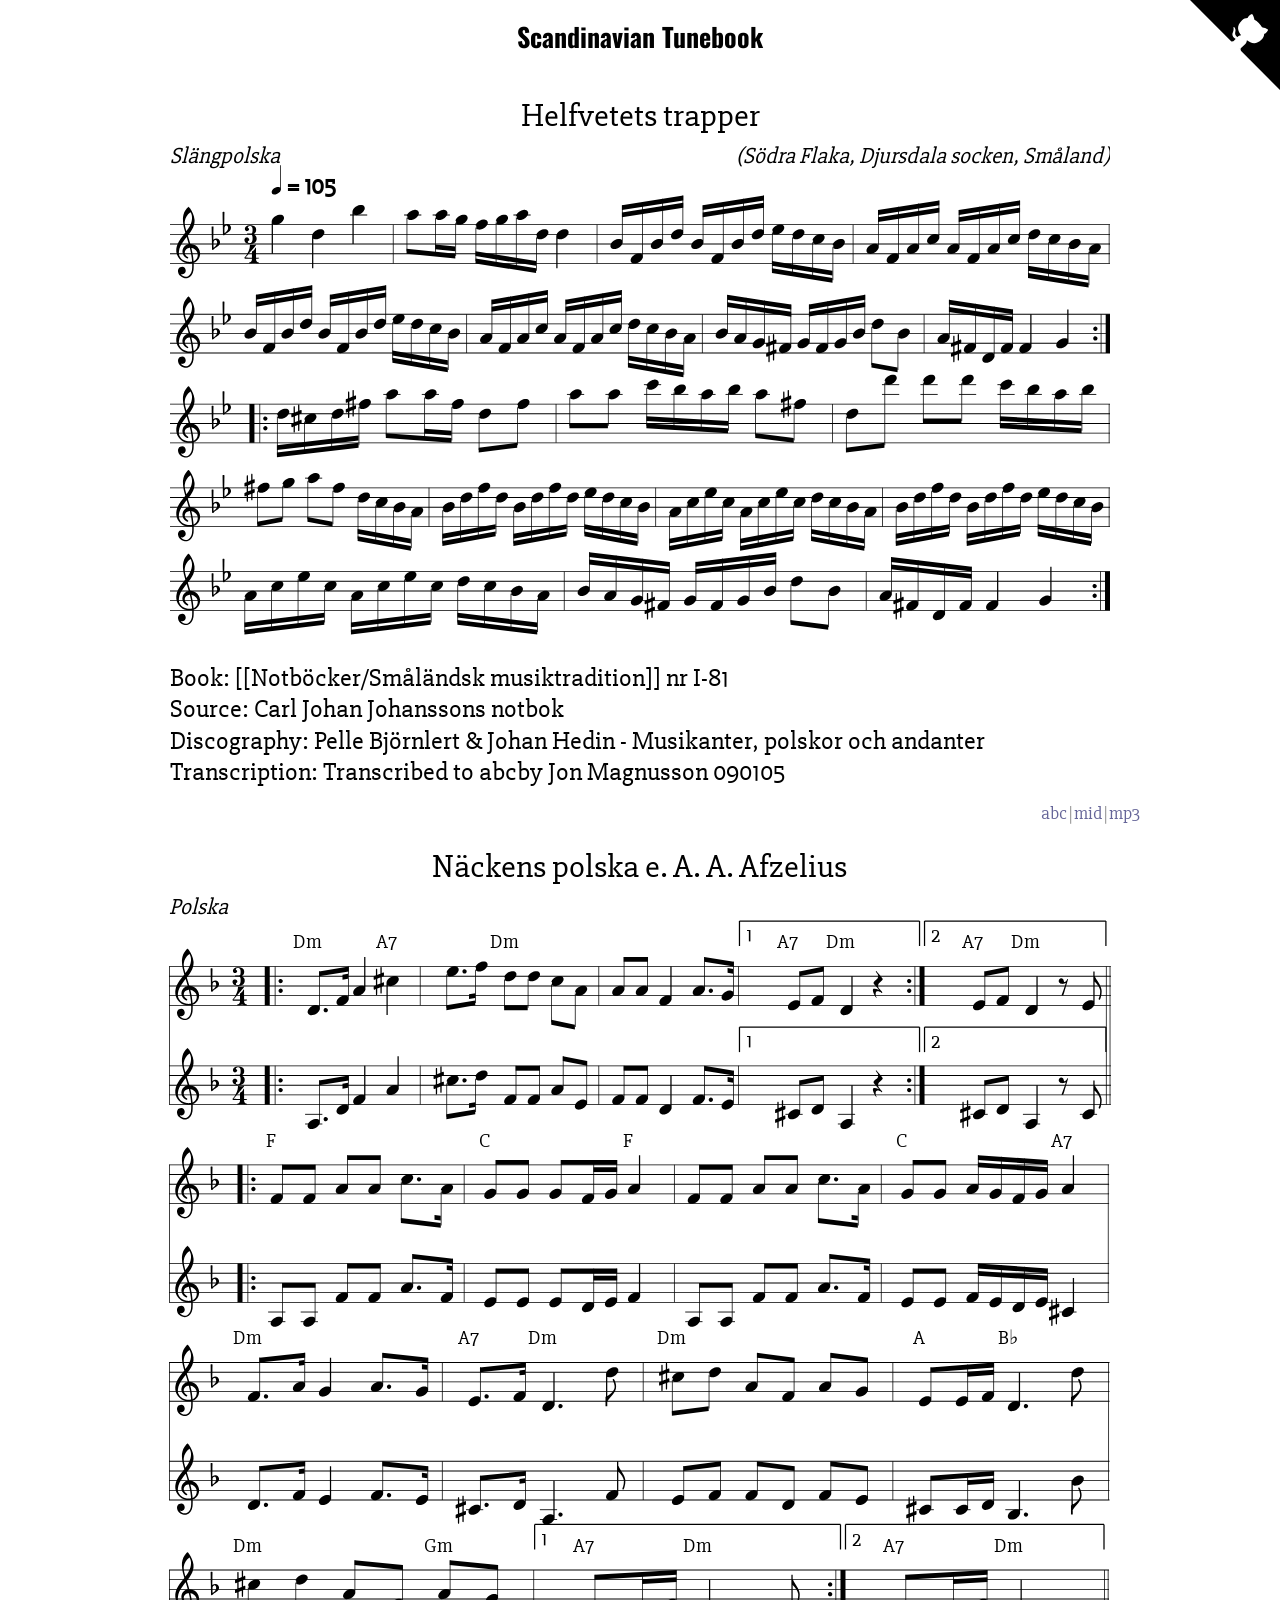
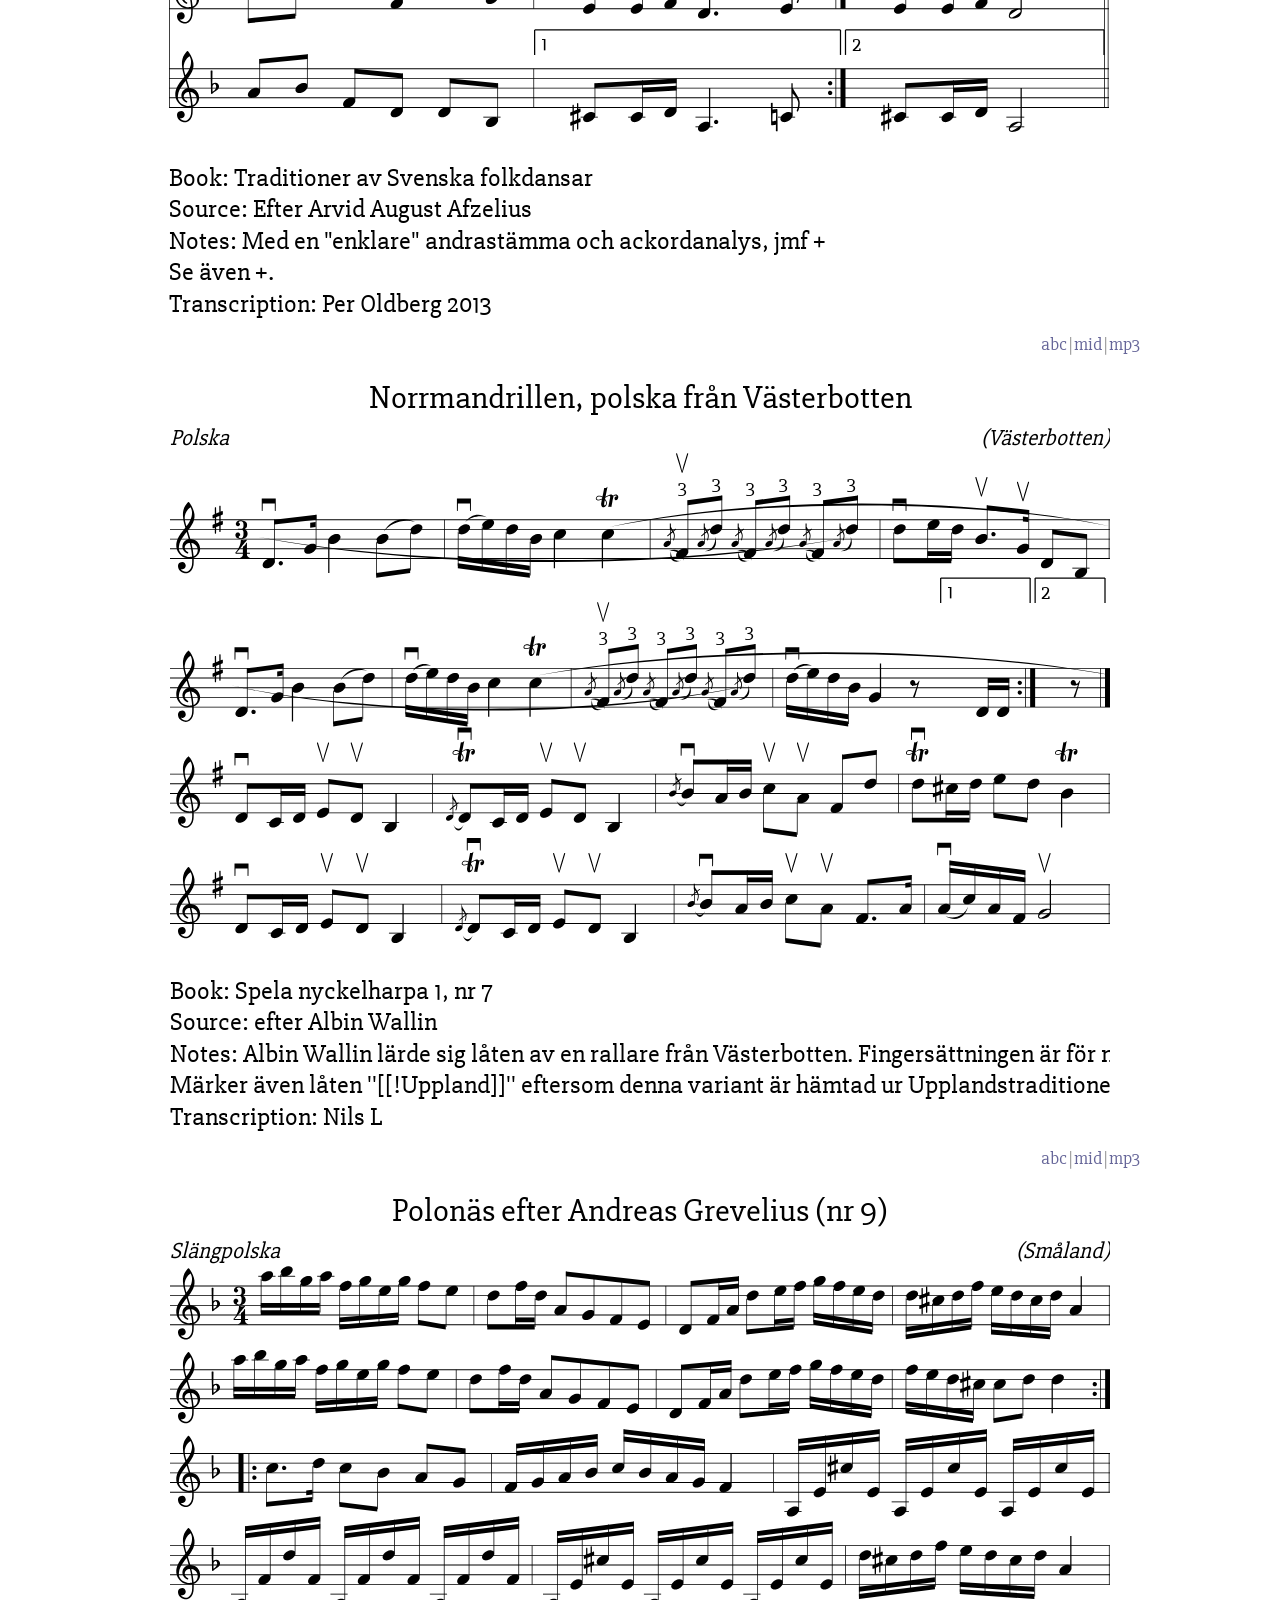
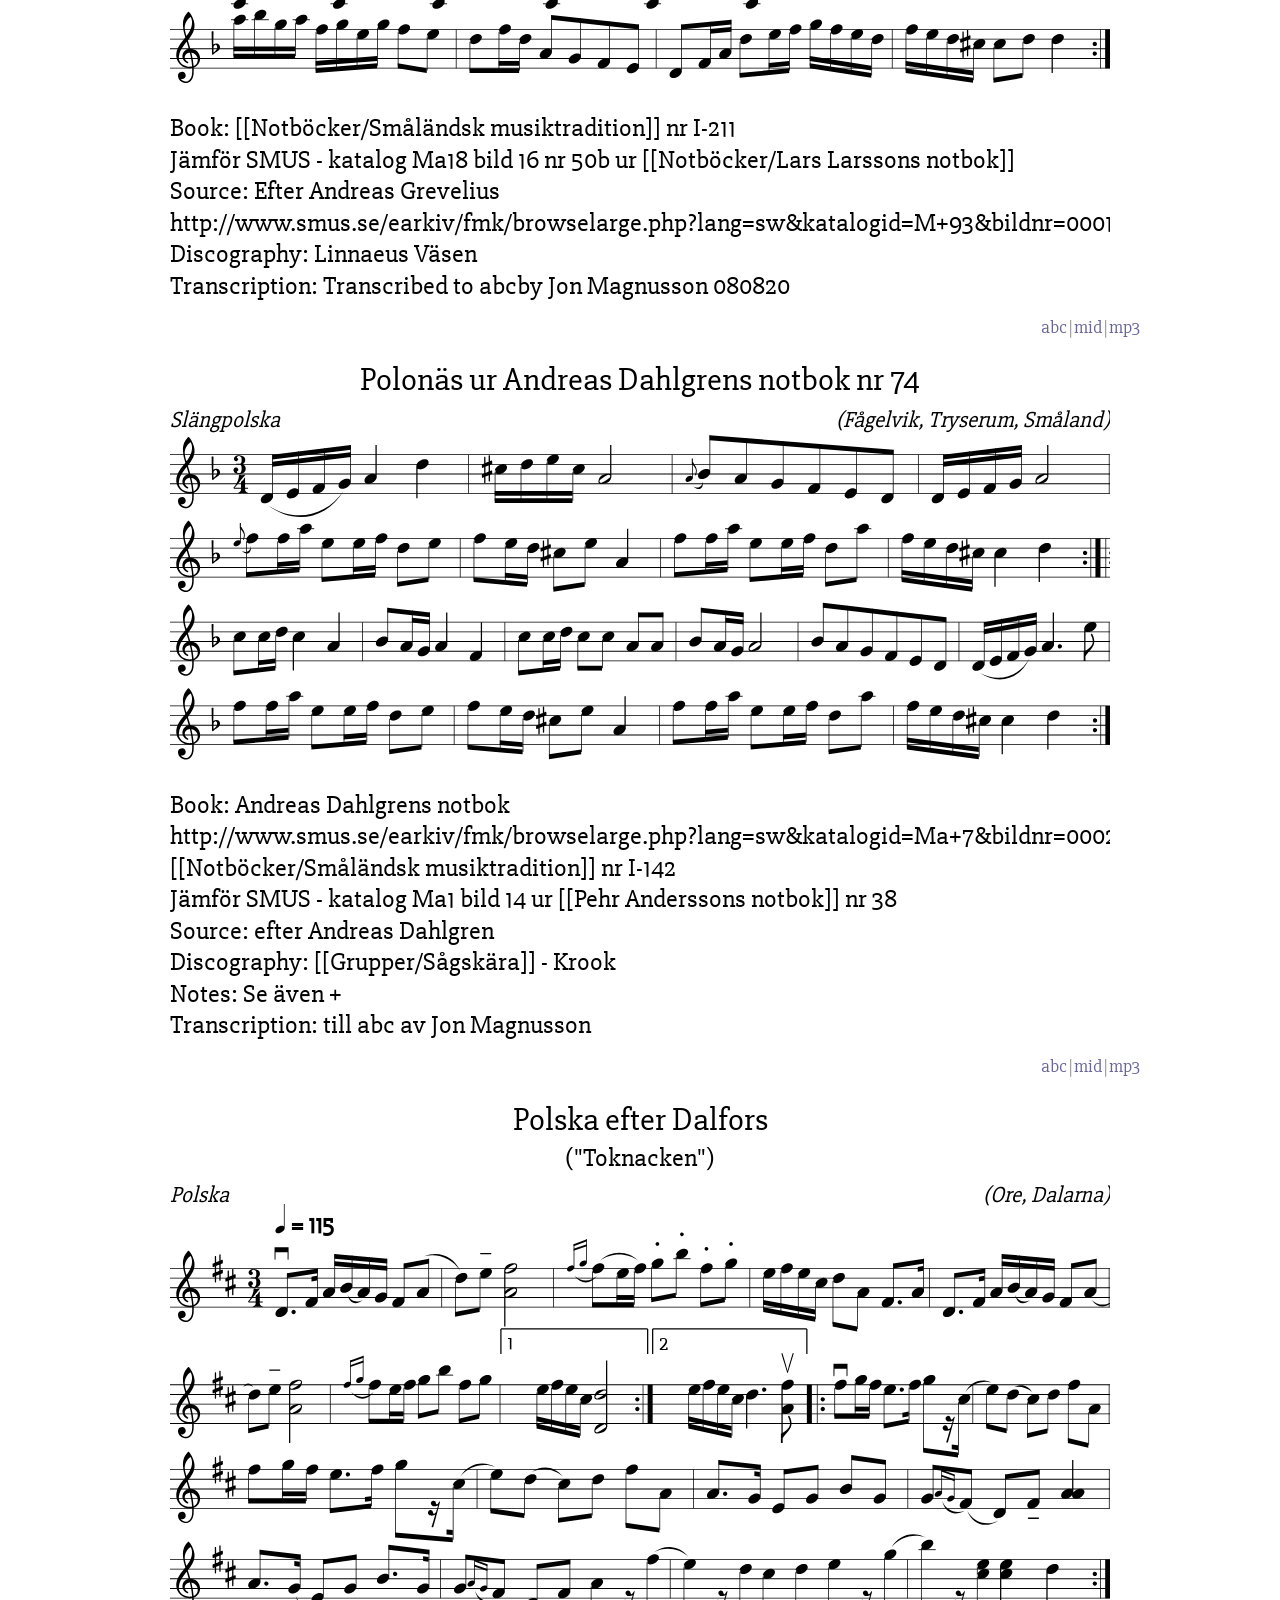
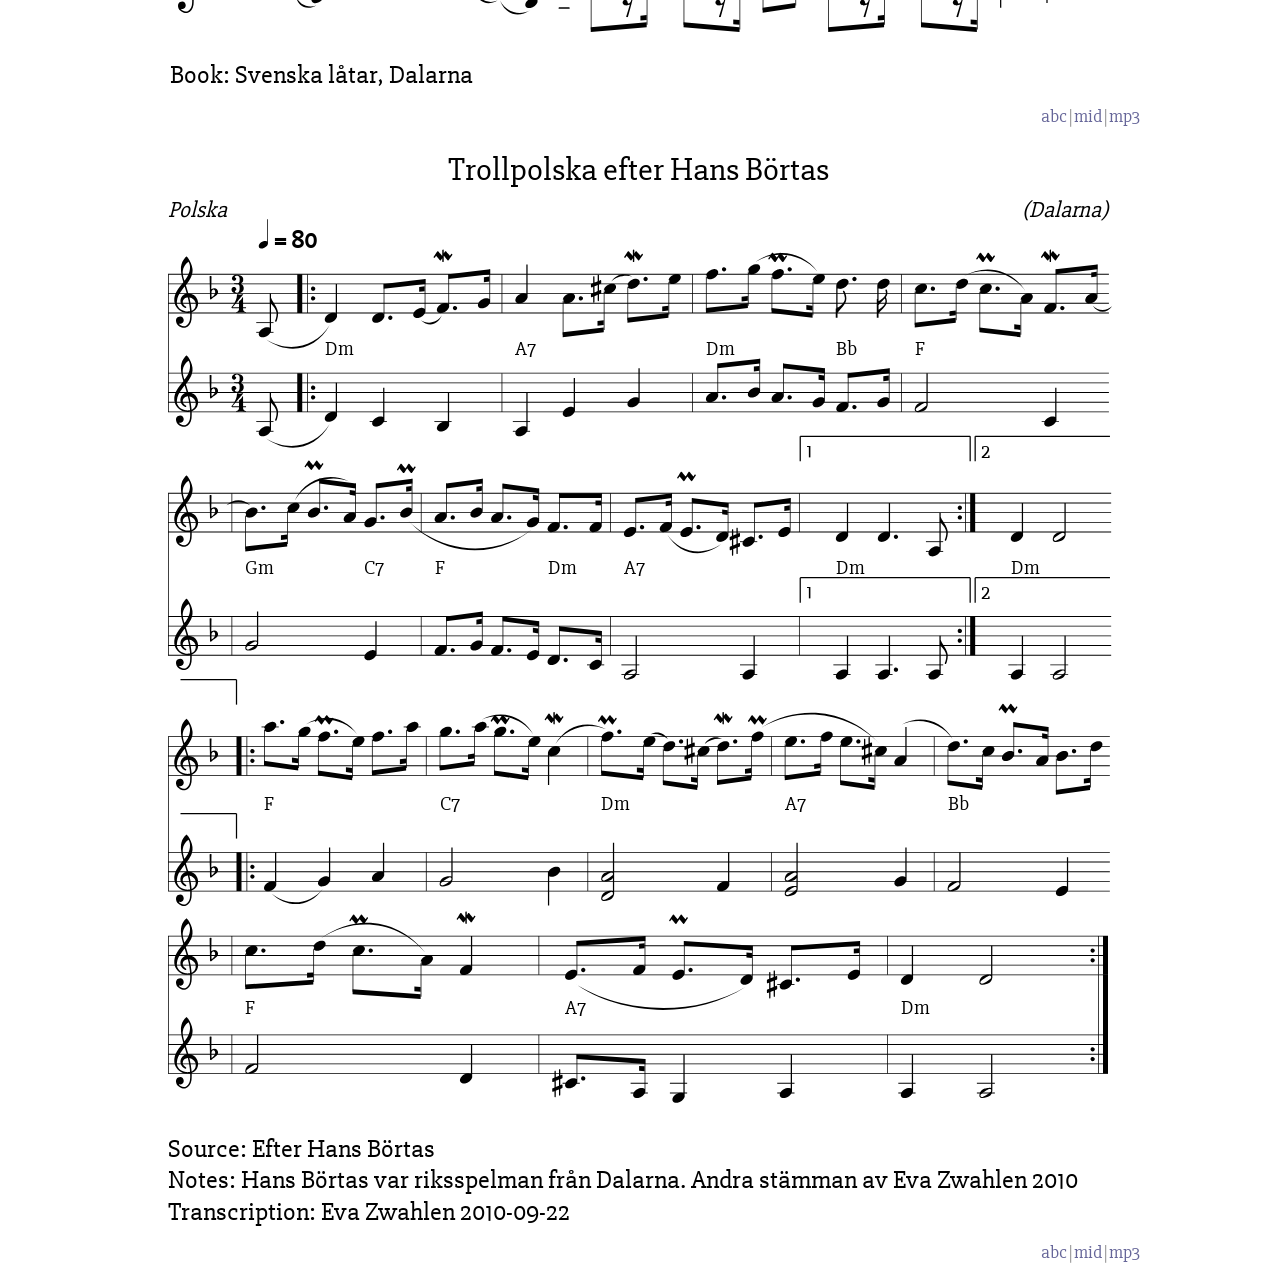
==== commit 576d0314: "autocommit from build.py!" ====
--- a/index.html
+++ b/index.html
@@ -25,7 +25,26 @@
           </div>
 
           <div id="files">
-    <div class='tune-container' id='Nackens_polska_e_A_A_Afzelius_1de3f3'><pre class='abctune'>%%staffsep 27pt
+    <div class='tune-container' id='Helfvetets_trapper_ce62ce'><pre class='abctune'>%%staffsep 27pt
+%%abc-charset utf-8
+X:80
+T:Helfvetets trapper
+B:[[Notböcker/Småländsk musiktradition]] nr I-81
+S:Carl Johan Johanssons notbok
+O:Södra Flaka, Djursdala socken, Småland
+Z:Transcribed to abcby Jon Magnusson 090105
+D:Pelle Björnlert & Johan Hedin - Musikanter, polskor och andanter
+R:Slängpolska
+M:3/4 
+L:1/16 
+Q:105 
+K:Gm
+g4d4b4|a2ag fgad d4|BFBd BFBd edcB|AFAc AFAc dcBA|
+BFBd BFBd edcB|AFAc AFAc dcBA|BAG^F GFGB d2B2|A^FDF F4 G4:|
+|:d^cd^f a2af d2f2|a2a2 c'bab a2^f2|d2d'2 d'2d'2 c'bab|
+^f2g2 a2f2 dcBA|Bdfd Bdfd edcB|Acec Acec dcBA|Bdfd Bdfd edcB|
+Acec Acec dcBA|BAG^F GFGB d2B2|A^FDF F4 G4:|</pre></div><div class='tunedata'><span class='data-item data-item-abc'><a href='abc/Helfvetets_trapper_ce62ce.abc' target='_blank'>abc</a></span><span class='data-item data-item-mid'><a href='mid/Helfvetets_trapper_ce62ce.mid' target='_blank'>mid</a></span><span class='data-item data-item-mp3'><a href='mp3/Helfvetets_trapper_ce62ce.mp3' target='_blank'>mp3</a></span></div>
+<div class='tune-container' id='Nackens_polska_e_A_A_Afzelius_1de3f3'><pre class='abctune'>%%staffsep 27pt
 %%abc-charset utf-8
 X:1
 T:Näckens polska e. A. A. Afzelius
@@ -73,7 +92,6 @@
 vD2CD uE2uD2 B,4 | {/D}TvD2CD uE2uD2 B,4 | {/B}vB2AB uc2uA2 F2>A2 | v(Ac)AF uG8 |</pre></div><div class='tunedata'><span class='data-item data-item-abc'><a href='abc/Norrmandrillen_polska_fran_Vasterbotten_8c2c7f.abc' target='_blank'>abc</a></span><span class='data-item data-item-mid'><a href='mid/Norrmandrillen_polska_fran_Vasterbotten_8c2c7f.mid' target='_blank'>mid</a></span><span class='data-item data-item-mp3'><a href='mp3/Norrmandrillen_polska_fran_Vasterbotten_8c2c7f.mp3' target='_blank'>mp3</a></span></div>
 <div class='tune-container' id='Polonas_efter_Andreas_Grevelius_nr_9_6befa6'><pre class='abctune'>%%staffsep 27pt
 %%abc-charset utf-8
-
 X:63
 T:Polonäs efter Andreas Grevelius (nr 9)
 R:Slängpolska
@@ -94,7 +112,6 @@
 abga fgeg f2e2|d2fd A2G2F2E2|D2FA d2ef gfed|fed^c c2d2 d4:|</pre></div><div class='tunedata'><span class='data-item data-item-abc'><a href='abc/Polonas_efter_Andreas_Grevelius_nr_9_6befa6.abc' target='_blank'>abc</a></span><span class='data-item data-item-mid'><a href='mid/Polonas_efter_Andreas_Grevelius_nr_9_6befa6.mid' target='_blank'>mid</a></span><span class='data-item data-item-mp3'><a href='mp3/Polonas_efter_Andreas_Grevelius_nr_9_6befa6.mp3' target='_blank'>mp3</a></span></div>
 <div class='tune-container' id='Polonas_ur_Andreas_Dahlgrens_notbok_nr_74_4cc35a'><pre class='abctune'>%%staffsep 27pt
 %%abc-charset utf-8
-
 X: 74
 T: Polonäs ur Andreas Dahlgrens notbok nr 74
 R: Slängpolska
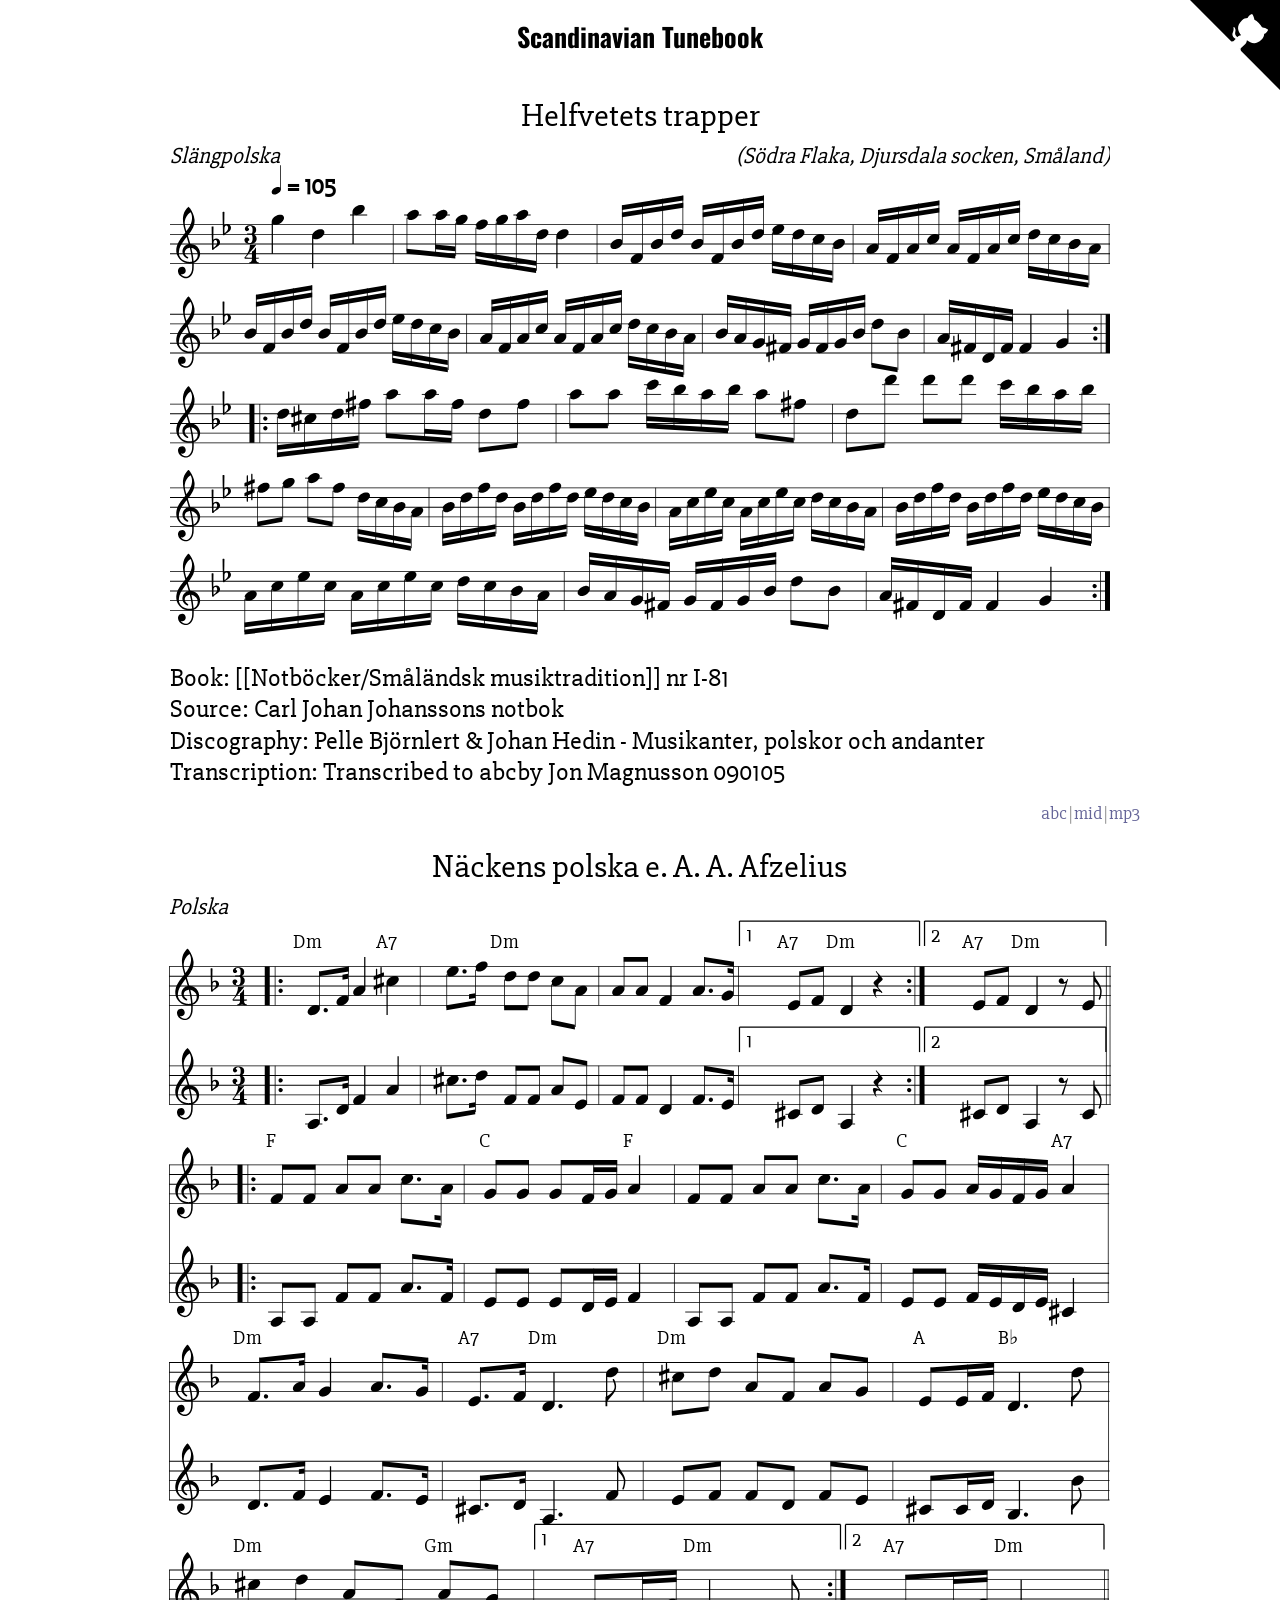
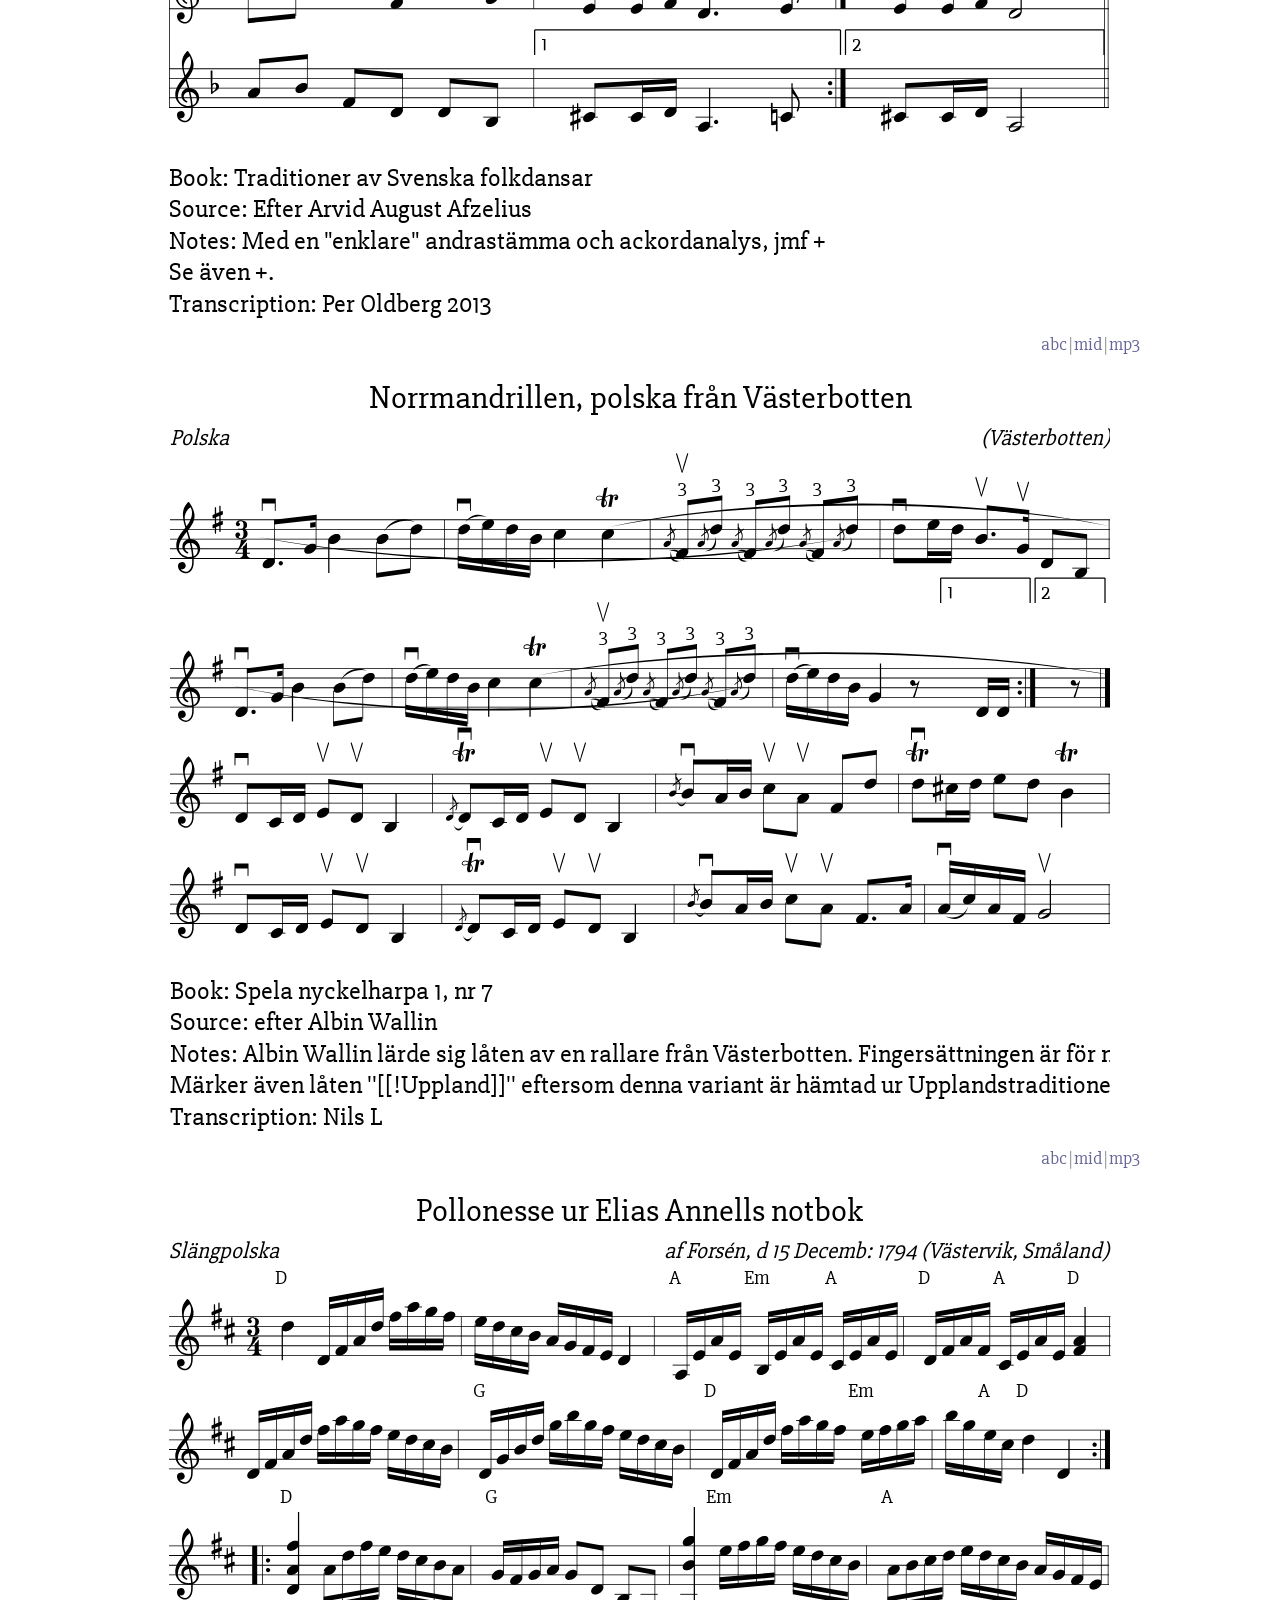
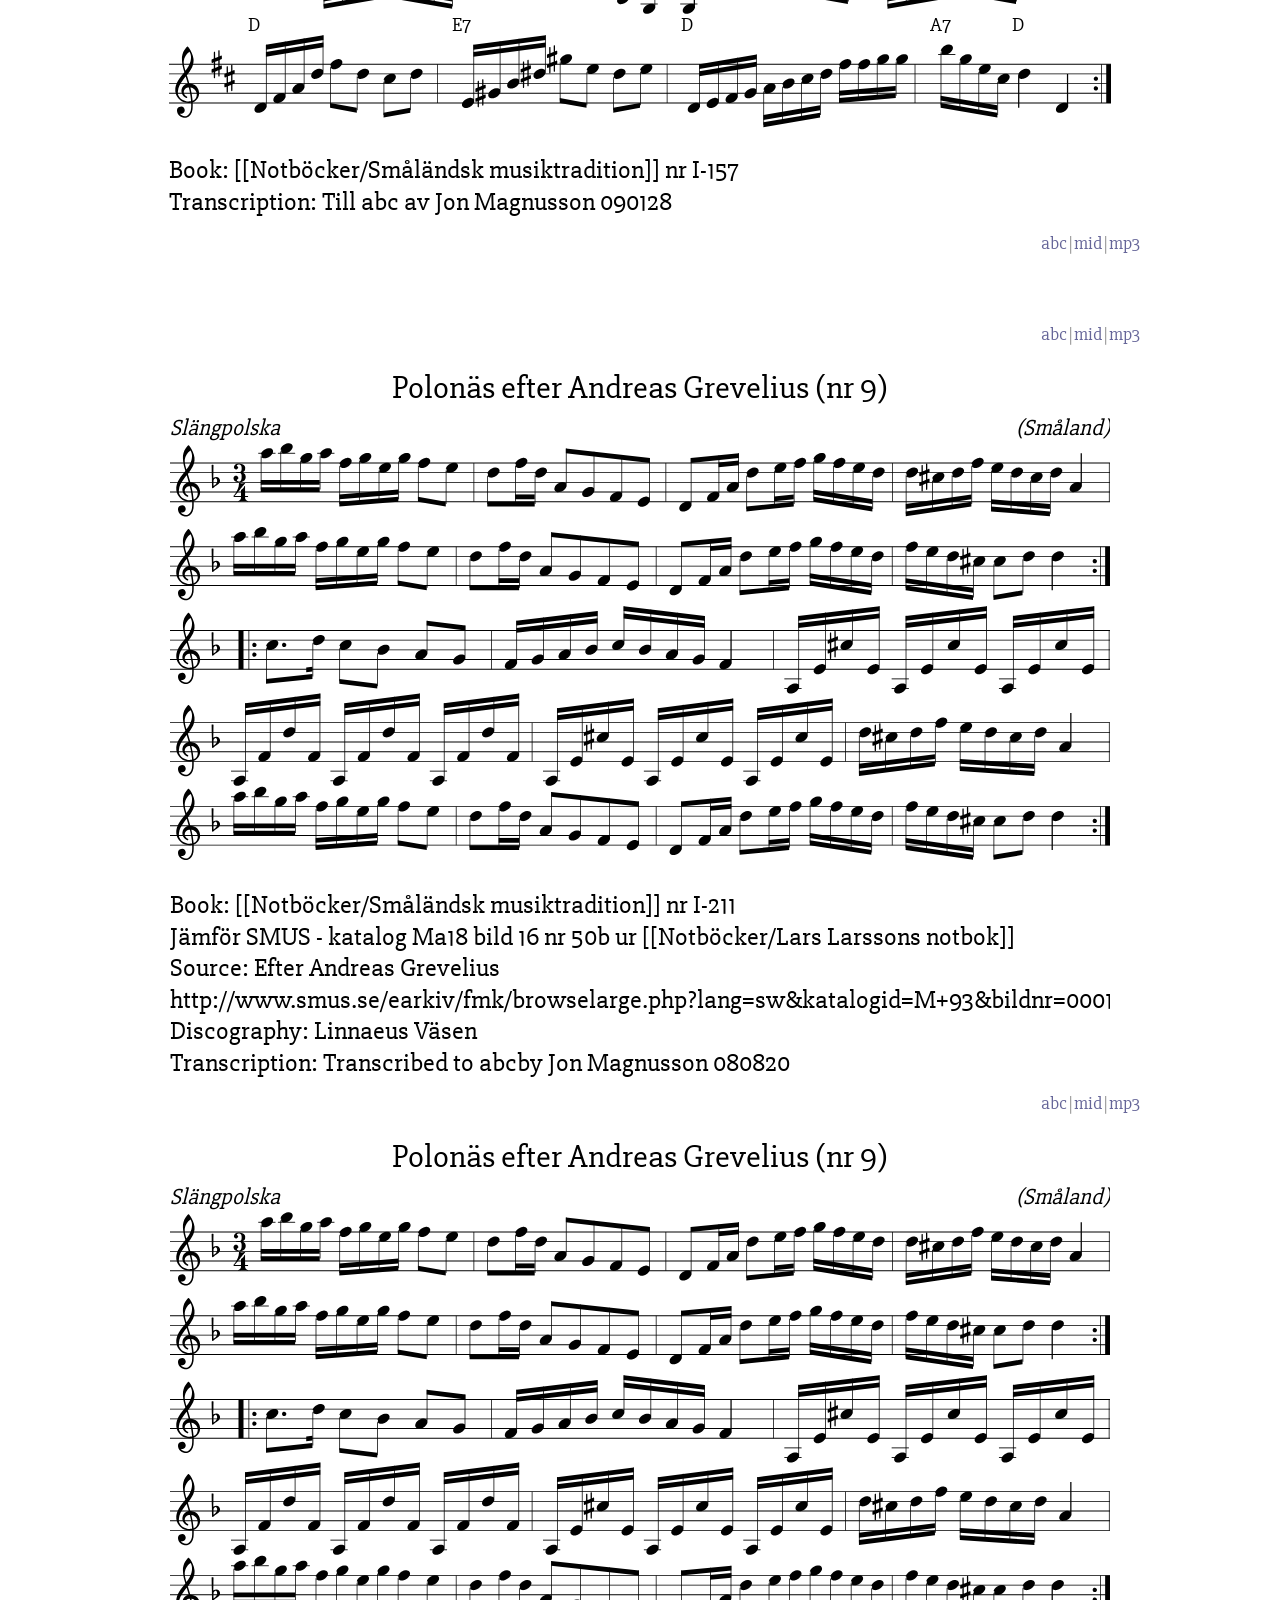
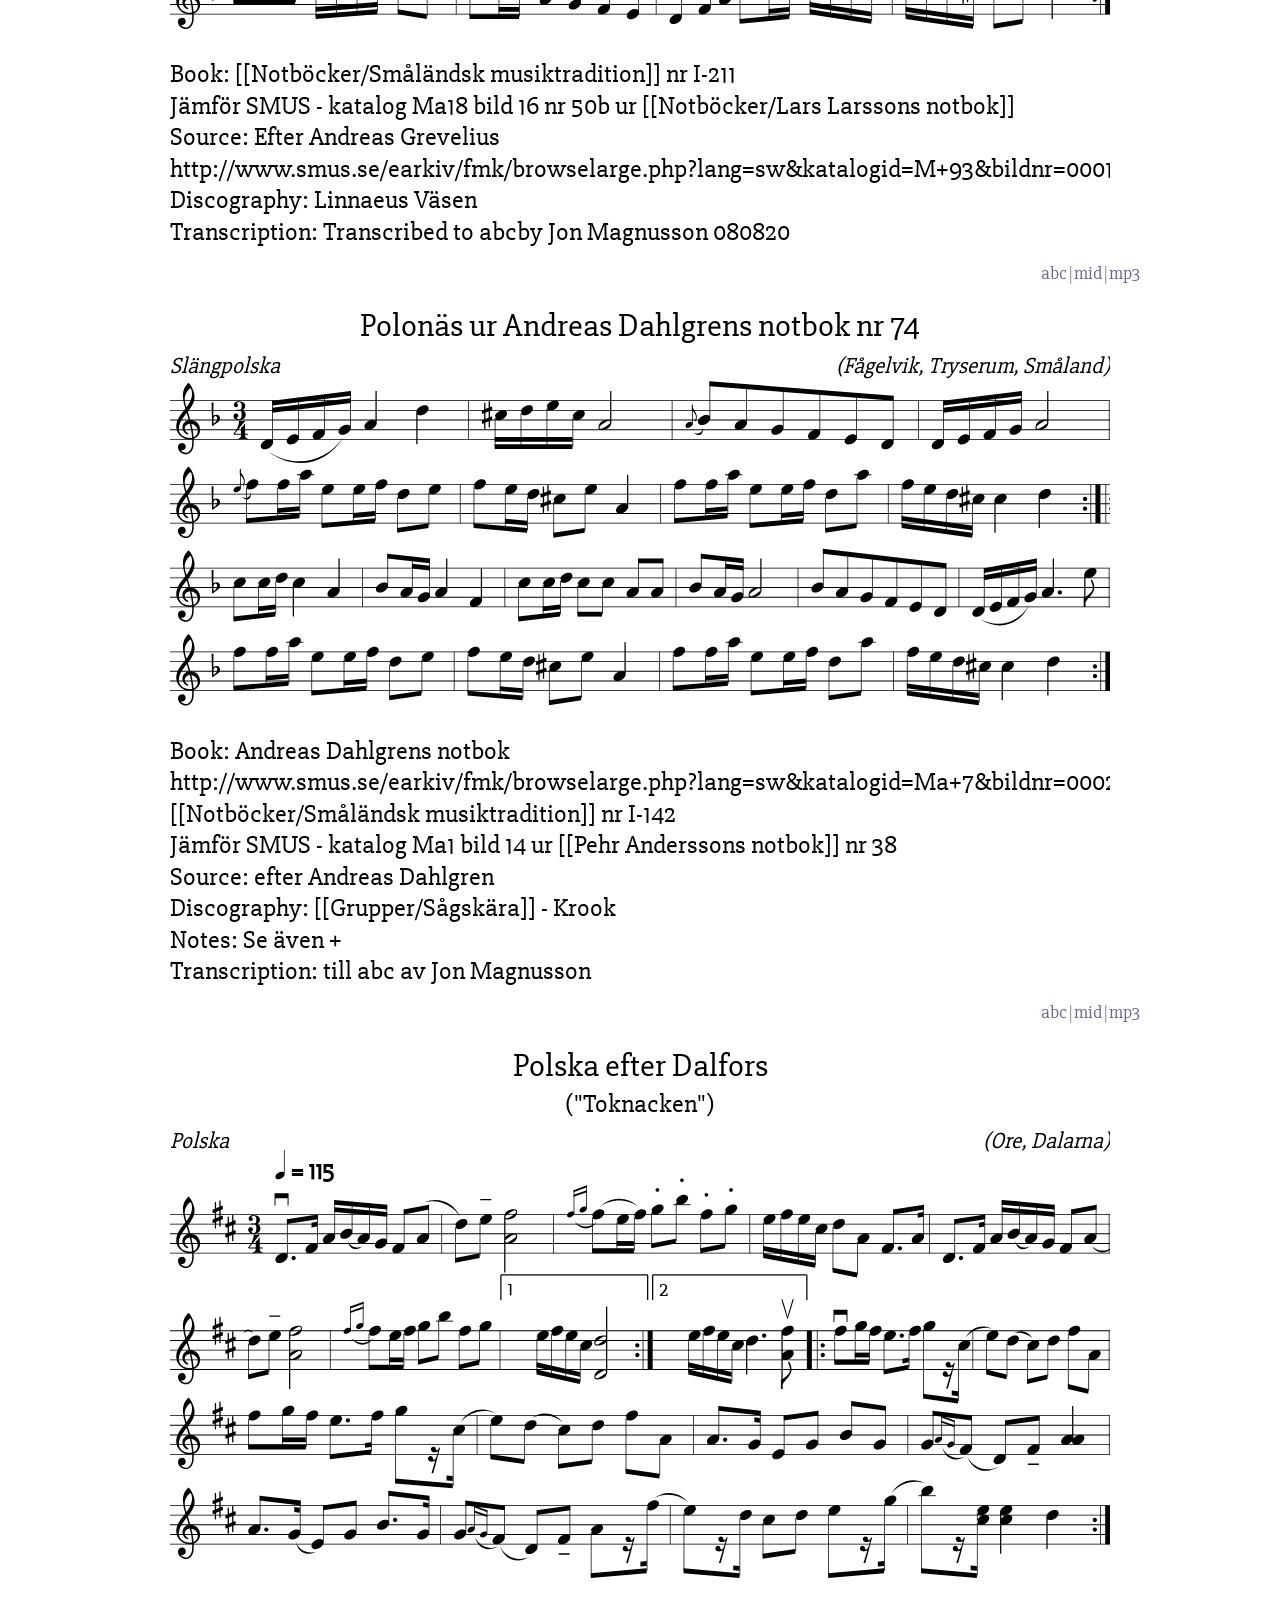
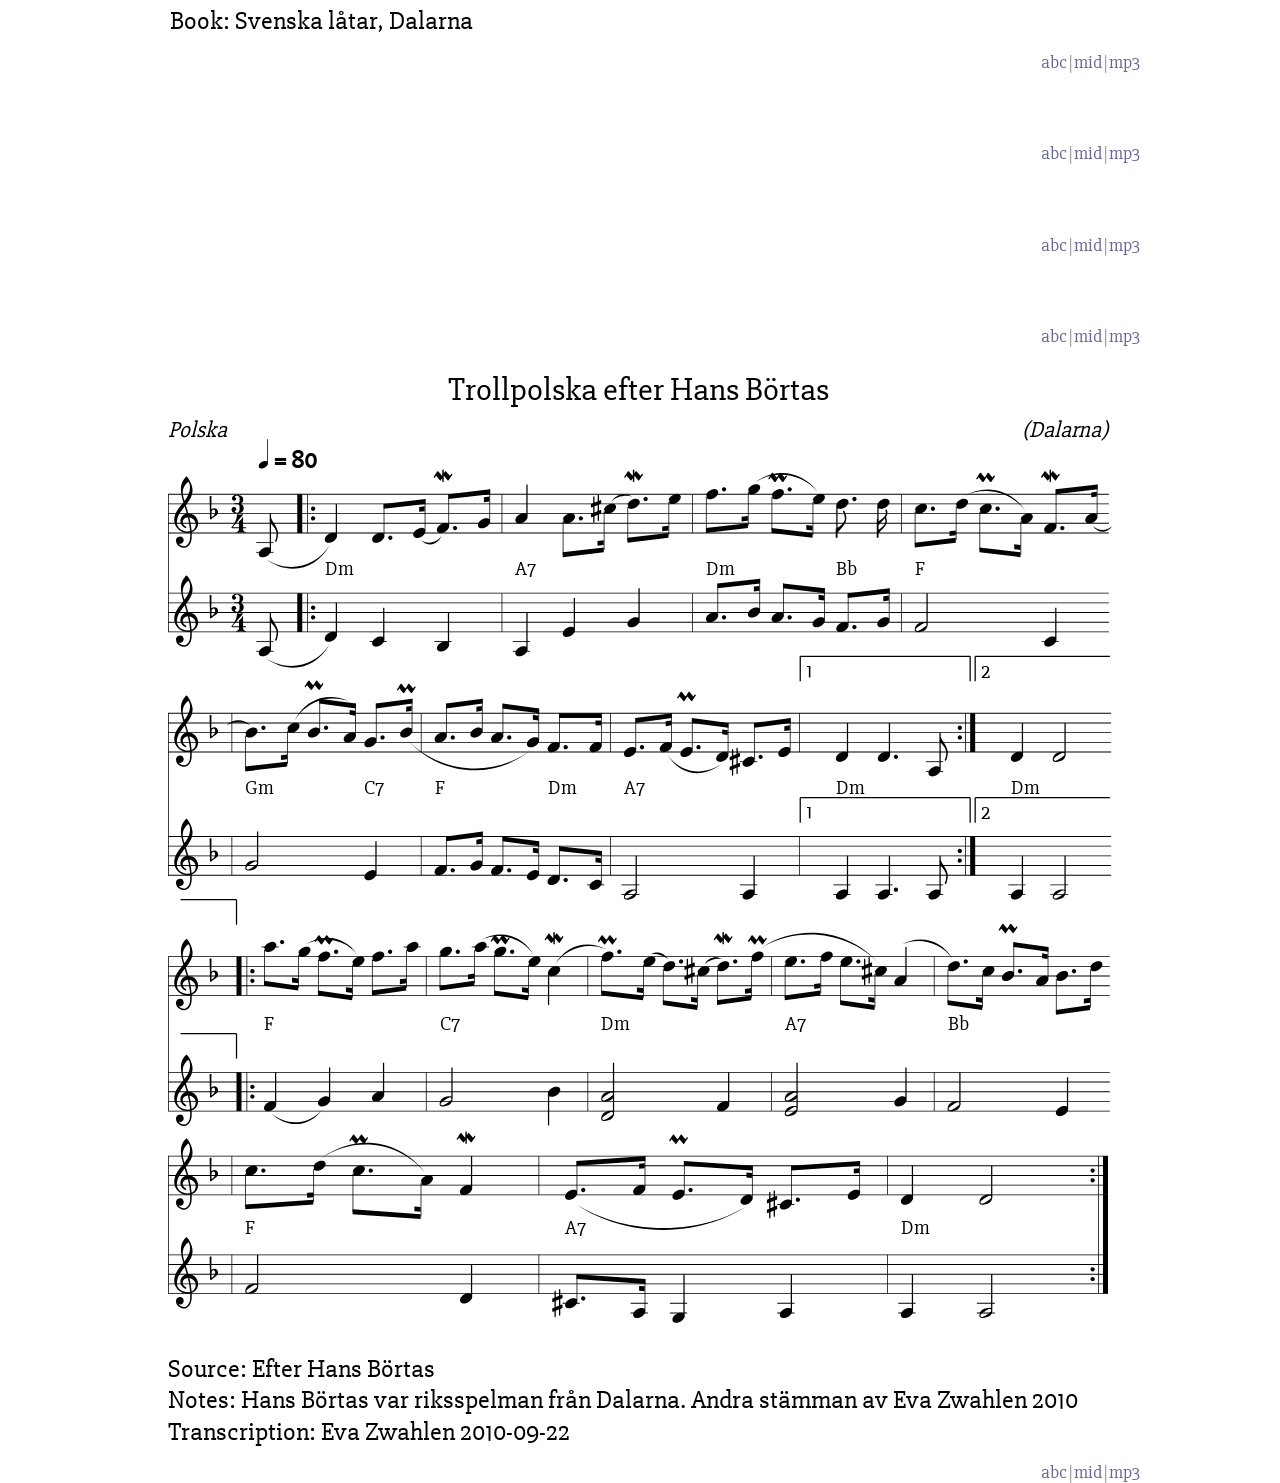
==== commit 60021a4f: "autocommit from build.py!" ====
--- a/index.html
+++ b/index.html
@@ -90,6 +90,60 @@
 vD2>G2 B4 (B2d2) | v(de)dB c4 (Tc4 | {/A})(!3!uF2{/A}!3!d2 {/A}) (!3!F2{/A}!3!d2 {/A}) (!3!F2{/A}!3!d2) | v(de)dB G4z2 [1 DD :|2 z2 |]
 vD2CD uE2uD2 B,4 | {/D}TvD2CD uE2uD2 B,4 | {/B}vB2AB uc2uA2 F2d2 | Tvd2^cd e2d2 TB4 |
 vD2CD uE2uD2 B,4 | {/D}TvD2CD uE2uD2 B,4 | {/B}vB2AB uc2uA2 F2>A2 | v(Ac)AF uG8 |</pre></div><div class='tunedata'><span class='data-item data-item-abc'><a href='abc/Norrmandrillen_polska_fran_Vasterbotten_8c2c7f.abc' target='_blank'>abc</a></span><span class='data-item data-item-mid'><a href='mid/Norrmandrillen_polska_fran_Vasterbotten_8c2c7f.mid' target='_blank'>mid</a></span><span class='data-item data-item-mp3'><a href='mp3/Norrmandrillen_polska_fran_Vasterbotten_8c2c7f.mp3' target='_blank'>mp3</a></span></div>
+<div class='tune-container' id='Pollonesse_ur_Elias_Annells_notbok_721f04'><pre class='abctune'>%%staffsep 27pt
+%%abc-charset utf-8
+X:86
+T:Pollonesse ur Elias Annells notbok
+C:af Forsén, d 15 Decemb: 1794
+O:Västervik, Småland
+B:[[Notböcker/Småländsk musiktradition]] nr I-157
+Z:Till abc av Jon Magnusson 090128
+R:Slängpolska
+M:3/4 
+L:1/16  
+K:D
+"D" d4 DFAd fagf|edcB AGFE D4|"A" A,EAE "Em" B,EAE "A" CEAE|"D" DFAF "A" CEAE "D" [F4 A4]|
+DFAd fagf edcB|"G" DGBd gbgf edcB|"D" DFAd fagf "Em" efga|bg"A"ec "D" d4 D4:|
+|:"D" [D4 A4 f4] Adfe dcBA|"G" GFGA G2D2 B,2G,2|[G,4 B4 g4] "Em" efgf edcB|"A" ABcd edcB AGFE|
+"D" DFAd f2d2 c2d2|"E7" E^GB^d ^g2e2 d2e2|"D" DEFG ABcd ffgg|"A7" bgec "D" d4 D4:|</pre></div><div class='tunedata'><span class='data-item data-item-abc'><a href='abc/Pollonesse_ur_Elias_Annells_notbok_721f04.abc' target='_blank'>abc</a></span><span class='data-item data-item-mid'><a href='mid/Pollonesse_ur_Elias_Annells_notbok_721f04.mid' target='_blank'>mid</a></span><span class='data-item data-item-mp3'><a href='mp3/Pollonesse_ur_Elias_Annells_notbok_721f04.mp3' target='_blank'>mp3</a></span></div>
+<div class='tune-container' id='Polonas_efter_Andreas_Grevelius_nr_76_86bc2a'><pre class='abctune'>%%staffsep 27pt
+%%abc-charset utf-8
+
+X:205
+T:Polonäs efter Andreas Grevelius (nr 76)
+O:Småland
+B:[[Notböcker/Småländsk musiktradition]] nr I-205
+B:SMUS - katalog M93 bild 33 (Grevelius notbok)
+Z:Till abc av Jon Magnusson 090128
+S:Efter Andreas Grevelius 
+R:Slängpolska
+M:3/4 
+L:1/16  
+K:Dm
+A,2D2 ^C2E2 D2F2|GFGB ABAG FGFE|F2a2 E2g2 f2ed|d^cec A6 f2|
+gfed d^cec A4|BAGF EFAF D4|A,2D2 ^C2E2 D2F2|FED^C [C4 E4] D4:|
+|:A,2c'g a2e2 f2g2|gfgb abag fgfe|fefa g2f2 e2d2|d^cec A4 f4|
+gfed d^cec A4|BAGF FEAF D4|A,2D2 ^C2E2 D2F2|FED^C D2d2 D4:|</pre></div><div class='tunedata'><span class='data-item data-item-abc'><a href='abc/Polonas_efter_Andreas_Grevelius_nr_76_86bc2a.abc' target='_blank'>abc</a></span><span class='data-item data-item-mid'><a href='mid/Polonas_efter_Andreas_Grevelius_nr_76_86bc2a.mid' target='_blank'>mid</a></span><span class='data-item data-item-mp3'><a href='mp3/Polonas_efter_Andreas_Grevelius_nr_76_86bc2a.mp3' target='_blank'>mp3</a></span></div>
+<div class='tune-container' id='Polonas_efter_Andreas_Grevelius_nr_9'><pre class='abctune'>%%staffsep 27pt
+%%abc-charset utf-8
+X:63
+T:Polonäs efter Andreas Grevelius (nr 9)
+R:Slängpolska
+Z:Transcribed to abcby Jon Magnusson 080820
+S:Efter Andreas Grevelius
+S:http://www.smus.se/earkiv/fmk/browselarge.php?lang=sw&katalogid=M+93&bildnr=00015
+B:[[Notböcker/Småländsk musiktradition]] nr I-211
+B:Jämför SMUS - katalog Ma18 bild 16 nr 50b ur [[Notböcker/Lars Larssons notbok]]
+O:Småland
+D:Linnaeus Väsen
+M:3/4
+L:1/16
+K:Dm
+abga fgeg f2e2|d2fd A2G2F2E2|D2FA d2ef gfed|d^cdf edcd A4|
+abga fgeg f2e2|d2fd A2G2F2E2|D2FA d2ef gfed|fed^c c2d2 d4:|
+|:c3d c2B2 A2G2|FGAB cBAG F4|A,E^cE A,EcE A,EcE|
+A,FdF A,FdF A,FdF|A,E^cE A,EcE A,EcE|d^cdf edcd A4|
+abga fgeg f2e2|d2fd A2G2F2E2|D2FA d2ef gfed|fed^c c2d2 d4:|</pre></div><div class='tunedata'><span class='data-item data-item-abc'><a href='abc/Polonas_efter_Andreas_Grevelius_nr_9.abc' target='_blank'>abc</a></span><span class='data-item data-item-mid'><a href='mid/Polonas_efter_Andreas_Grevelius_nr_9.mid' target='_blank'>mid</a></span><span class='data-item data-item-mp3'><a href='mp3/Polonas_efter_Andreas_Grevelius_nr_9.mp3' target='_blank'>mp3</a></span></div>
 <div class='tune-container' id='Polonas_efter_Andreas_Grevelius_nr_9_6befa6'><pre class='abctune'>%%staffsep 27pt
 %%abc-charset utf-8
 X:63
@@ -148,6 +202,59 @@
 d2)!tenuto!e2[fA]8|{fg}f2ef g2b2 f2g2|1efec[dD]8:|2efecd6u[fA]2|:vf2gf e3f g2z(c|e2)(d2 c2)d2 f2A2|
 f2gf e3f g2z(c|e2)(d2 c2)d2 f2A2|A3G E2G2 B2G2|G2({AG}F2 D2)!tenuto!F2 [AA]4|
 A3(G E2)G2 B3G|G2({AG}F2 D2)!tenuto!F2 A2z(f|e2)zd c2d2 e2z(g|b2)z[ec] [ec]4 d4:|</pre></div><div class='tunedata'><span class='data-item data-item-abc'><a href='abc/Polska_efter_Dalfors.abc' target='_blank'>abc</a></span><span class='data-item data-item-mid'><a href='mid/Polska_efter_Dalfors.mid' target='_blank'>mid</a></span><span class='data-item data-item-mp3'><a href='mp3/Polska_efter_Dalfors.mp3' target='_blank'>mp3</a></span></div>
+<div class='tune-container' id='Polska_efter_Magnus_Theorin_260_26890b'><pre class='abctune'>%%staffsep 27pt
+%%abc-charset utf-8
+
+X:260
+T:Polska efter Magnus Theorin (260)
+R:Slängpolska
+Z:2007-09-05
+S:Efter Magnus Theorin
+S:Känd genom [[Grupper/Sågskära]]
+B:[[Notböcker/Småländsk musiktradition]] nr I-260
+O:Växjö, Småland
+M:3/4
+L:1/8
+K:Dm
+dD FA df|eA ce gf|ed gf ed|cB/2c/2 A2A2|
+dD FA df|eA ce gf|ed gf ed|cB/2c/2 d2d2:|
+|:aF Fa af|gE Eg ge|f2d2 gf/2e/2|cB/2c/2 A2A2|
+aF Fa af|gE Eg ge|fd aa gf|ed/2c/2 d2d2:|</pre></div><div class='tunedata'><span class='data-item data-item-abc'><a href='abc/Polska_efter_Magnus_Theorin_260_26890b.abc' target='_blank'>abc</a></span><span class='data-item data-item-mid'><a href='mid/Polska_efter_Magnus_Theorin_260_26890b.mid' target='_blank'>mid</a></span><span class='data-item data-item-mp3'><a href='mp3/Polska_efter_Magnus_Theorin_260_26890b.mp3' target='_blank'>mp3</a></span></div>
+<div class='tune-container' id='Polska_efter_Magnus_Theorin_261_eaac9a'><pre class='abctune'>%%staffsep 27pt
+%%abc-charset utf-8
+
+X:261
+T:Polska efter Magnus Theorin (261)
+R:Polska
+S:Efter Magnus Theorin
+S:Känd genom [[Grupper/Sågskära]]
+B:[[Notböcker/Småländsk musiktradition]] nr 261
+O:Växjö, Småland
+M:3/4
+L:1/8
+K:Dm
+DE FE FE|Dg fe d2|ce AG FE|DD/2E/2 FE FE|
+D3/2g/2 fe d2|c=B/2c/2 d2d2:|ab ga fg|ed gf ed|
+ce AG FE|ab/2a/2 ga/2g/2 fg/2f/2|ed gf ed|c=B/2c/2 d2d2:|</pre></div><div class='tunedata'><span class='data-item data-item-abc'><a href='abc/Polska_efter_Magnus_Theorin_261_eaac9a.abc' target='_blank'>abc</a></span><span class='data-item data-item-mid'><a href='mid/Polska_efter_Magnus_Theorin_261_eaac9a.mid' target='_blank'>mid</a></span><span class='data-item data-item-mp3'><a href='mp3/Polska_efter_Magnus_Theorin_261_eaac9a.mp3' target='_blank'>mp3</a></span></div>
+<div class='tune-container' id='Polska_ur_Carl_Johan_Johanssons_notbok_f54240'><pre class='abctune'>%%staffsep 27pt
+%%abc-charset utf-8
+
+X:81
+T:Polska ur Carl Johan Johanssons notbok
+B:[[Notböcker/Småländsk musiktradition]] nr I-79
+B:[[Notböcker/Carl Johan Johanssons notbok]]
+B:Jämför SMUS - katalog M42 bild 15
+S:Carl Johan Johansson
+O:Södra Flaka, Djursdala socken, Småland
+Z:Transcribed to abcby Jon Magnusson 090105
+R:Slängpolska
+M:3/4 
+L:1/16  
+K:A
+e2ae cAce agfe|e2ae cAce agfe|c2cd B2Bc A2A2|cBAG ABcd e2a2|
+e2ae cAce agfe|e2ae cAce agfe|c2cd B2Bc A2A2|cBAG G2A2 A4:|
+|:e2ab c'4c'4|c'3b c'bab c'bab|e2ab c'4c'4|
+c'3b c'bab c'bab|e2+open+e'2 e2a2 c2e2|edBG G2A2 A4:|</pre></div><div class='tunedata'><span class='data-item data-item-abc'><a href='abc/Polska_ur_Carl_Johan_Johanssons_notbok_f54240.abc' target='_blank'>abc</a></span><span class='data-item data-item-mid'><a href='mid/Polska_ur_Carl_Johan_Johanssons_notbok_f54240.mid' target='_blank'>mid</a></span><span class='data-item data-item-mp3'><a href='mp3/Polska_ur_Carl_Johan_Johanssons_notbok_f54240.mp3' target='_blank'>mp3</a></span></div>
 <div class='tune-container' id='Trollpolska_efter_Hans_Bortas'><pre class='abctune'>%%staffsep 27pt
 %%abc-charset utf-8
 X:1
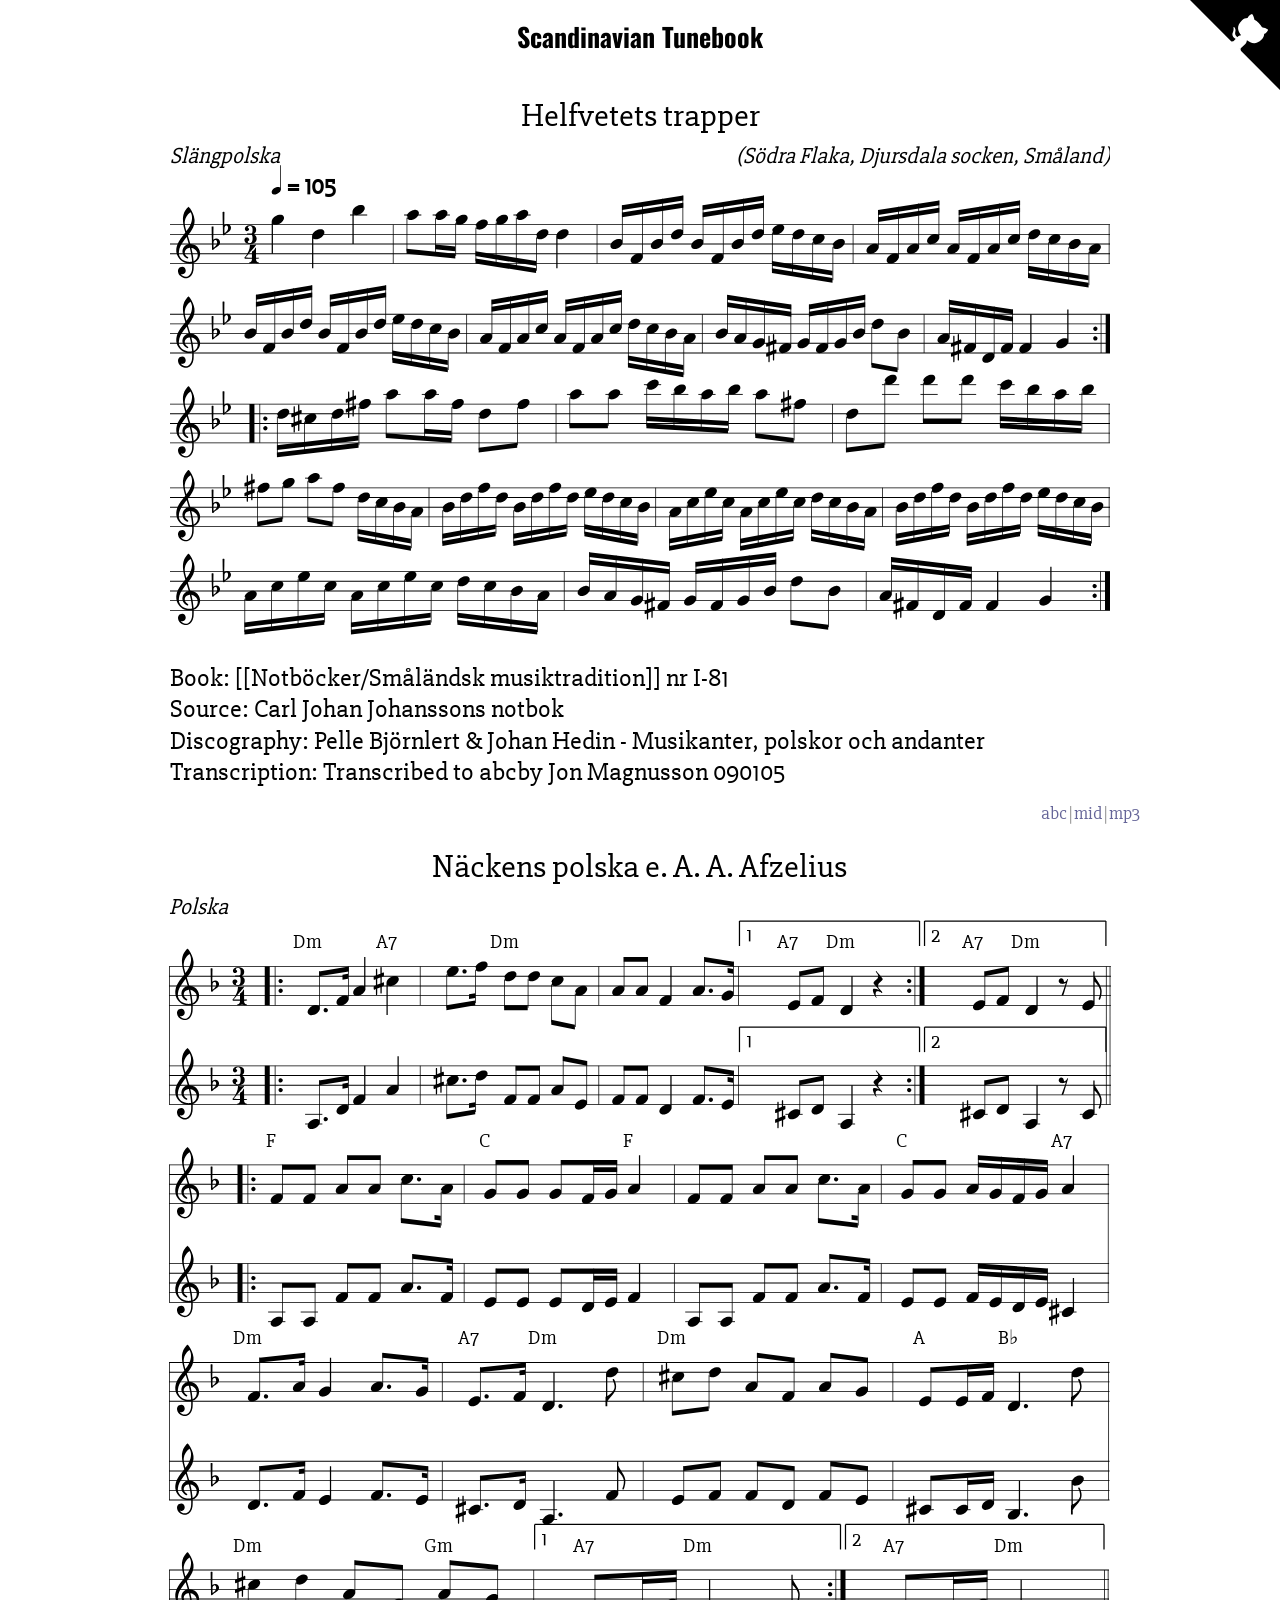
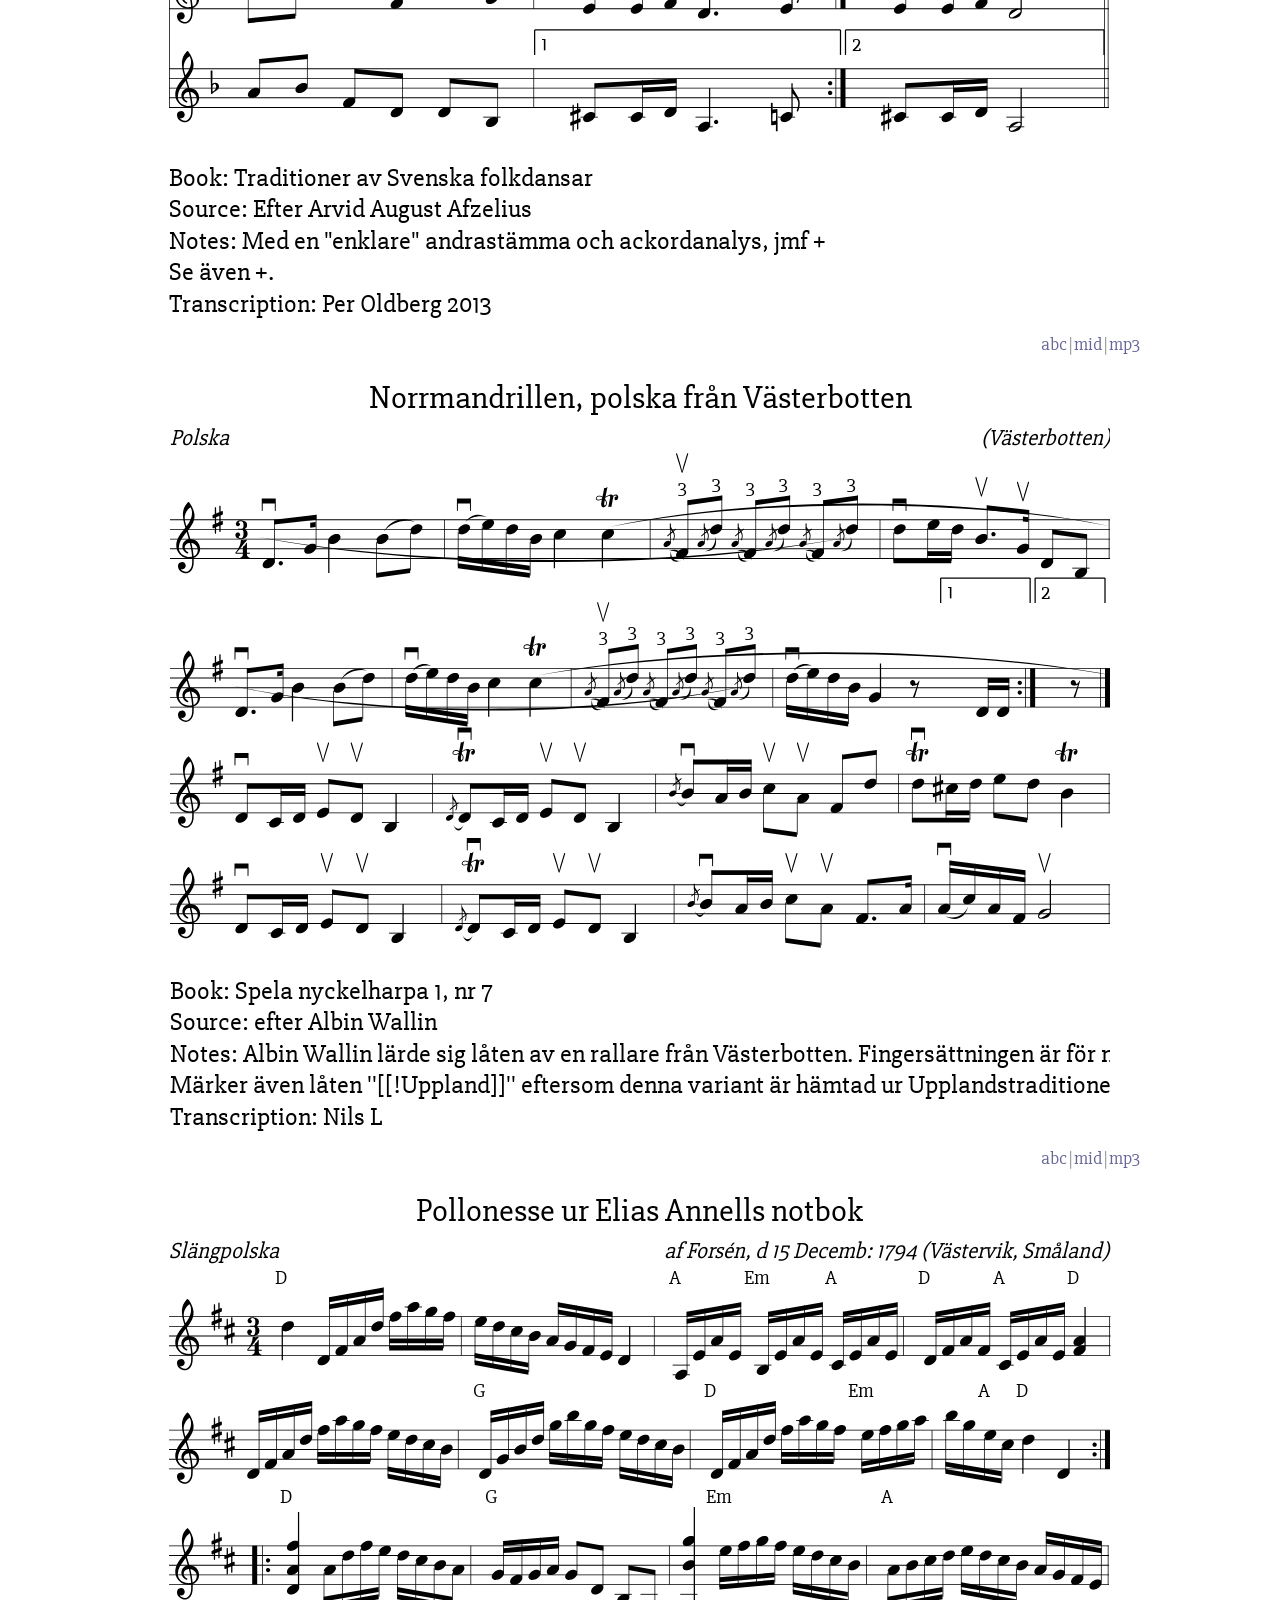
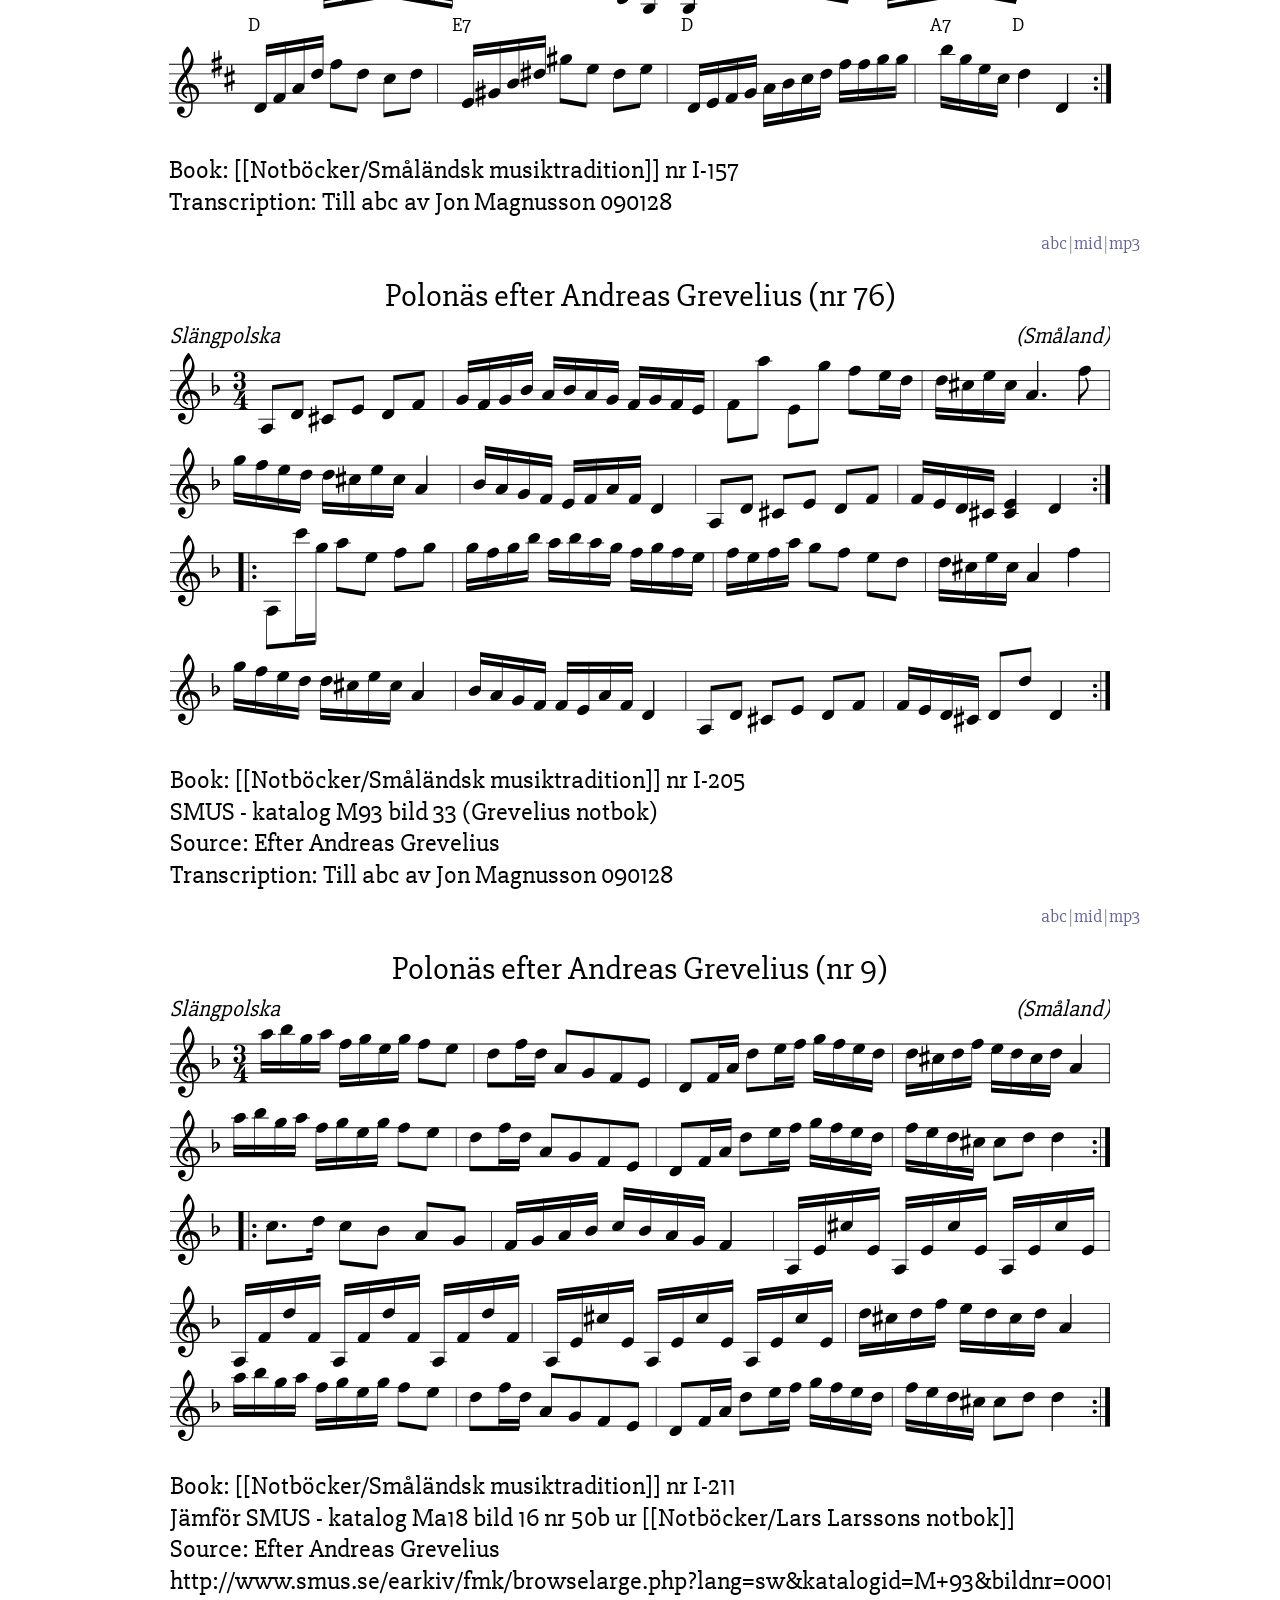
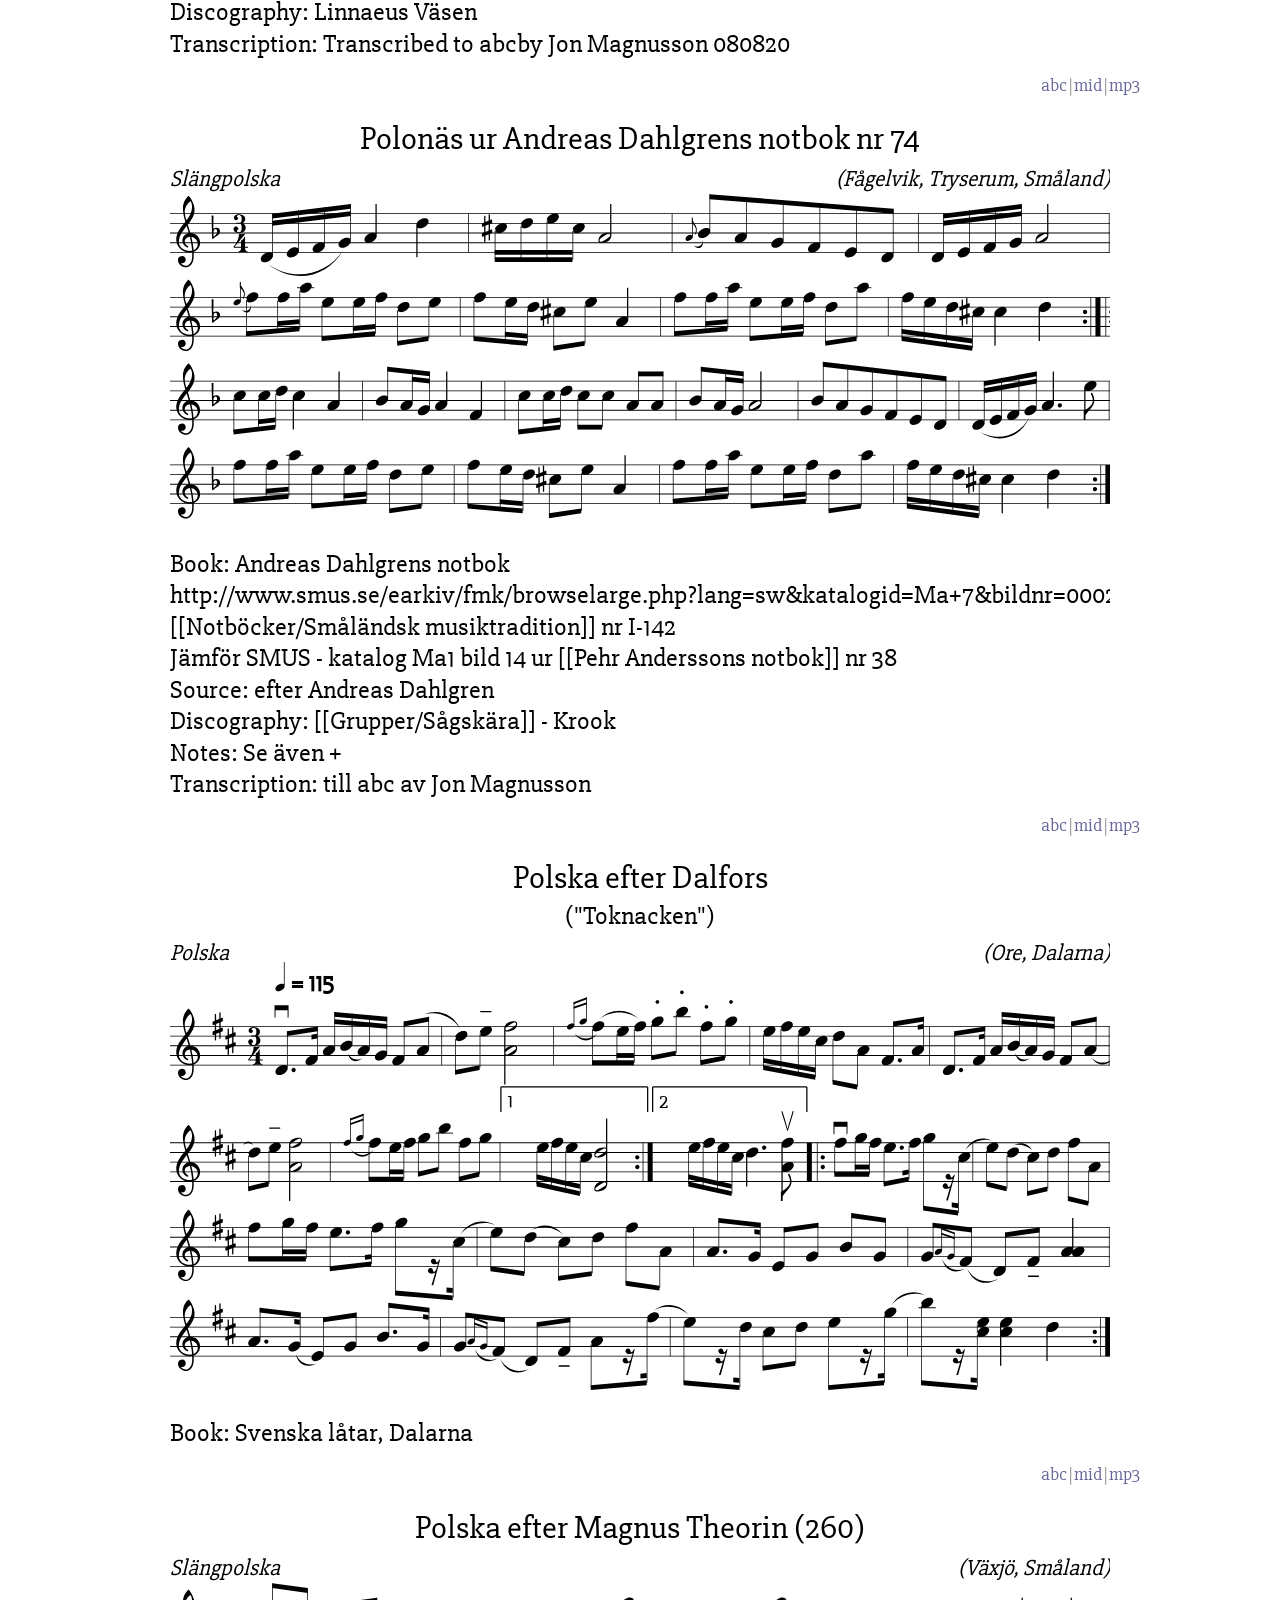
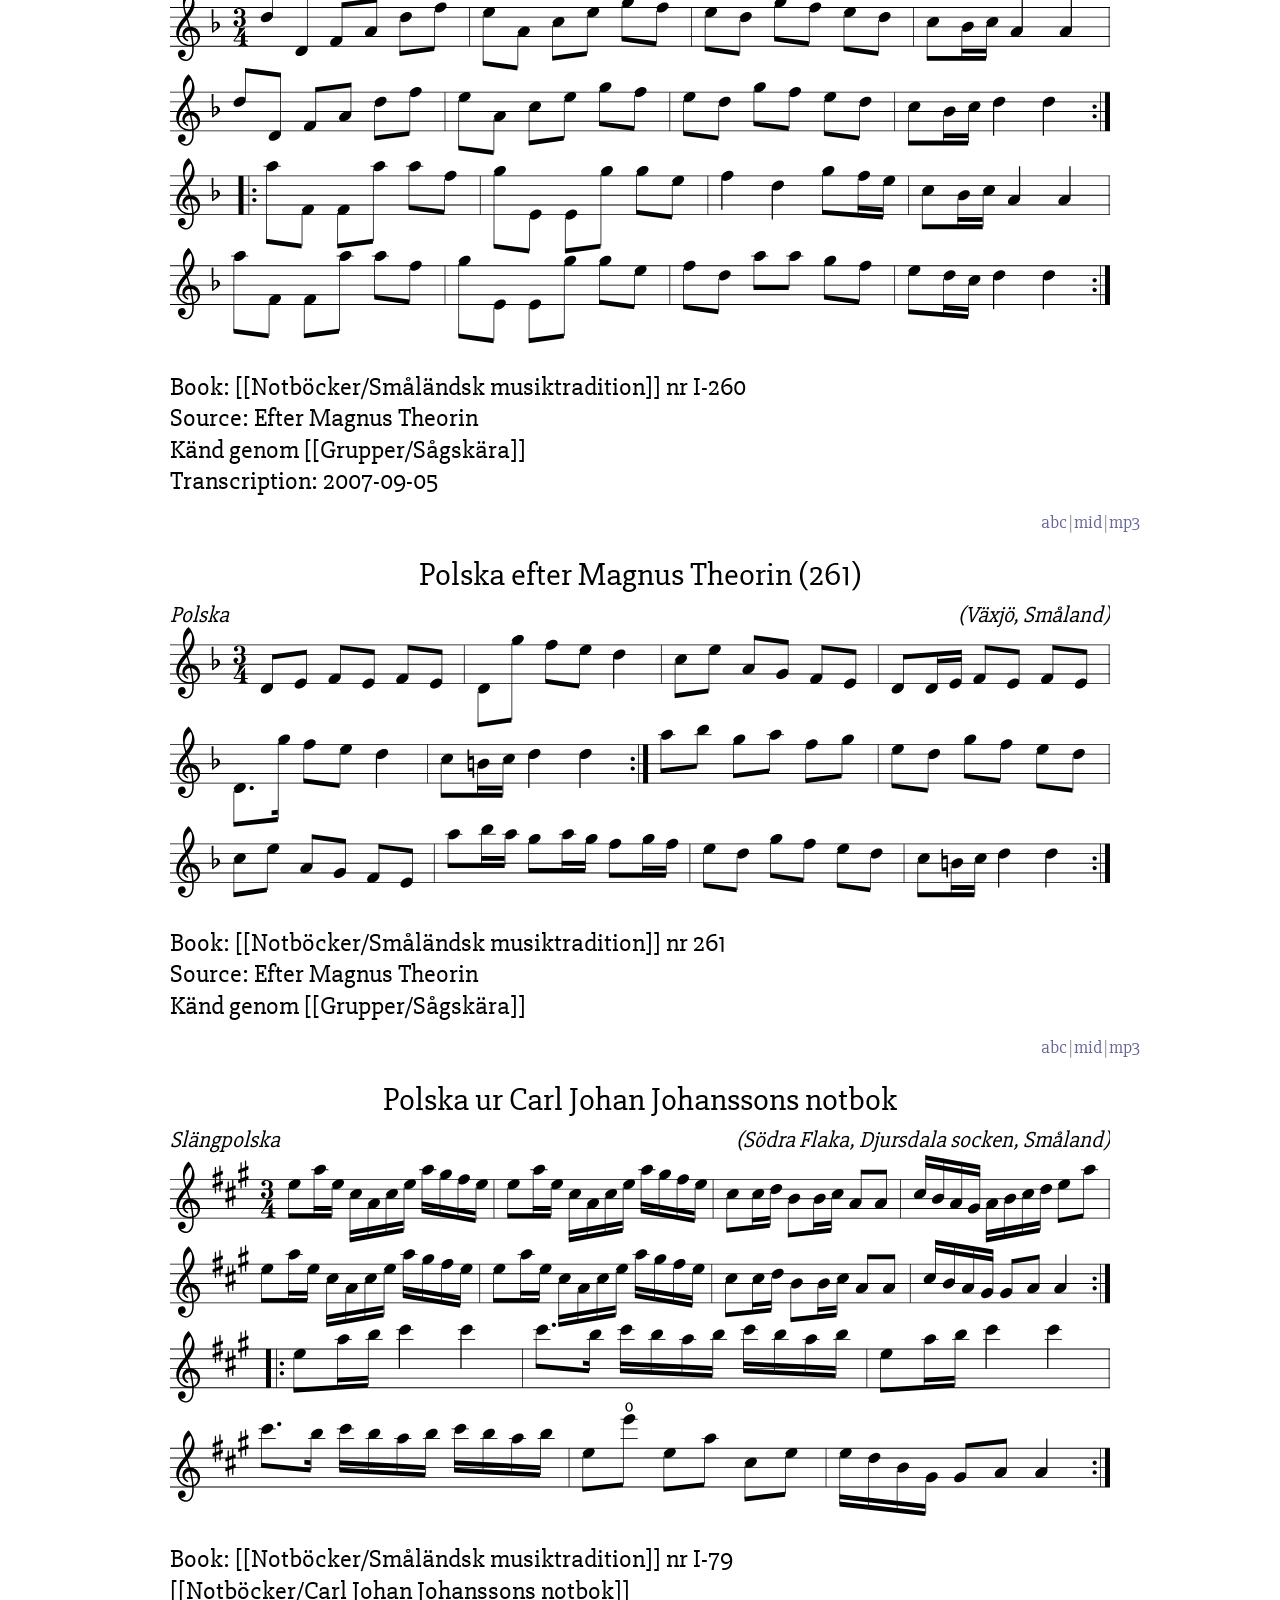
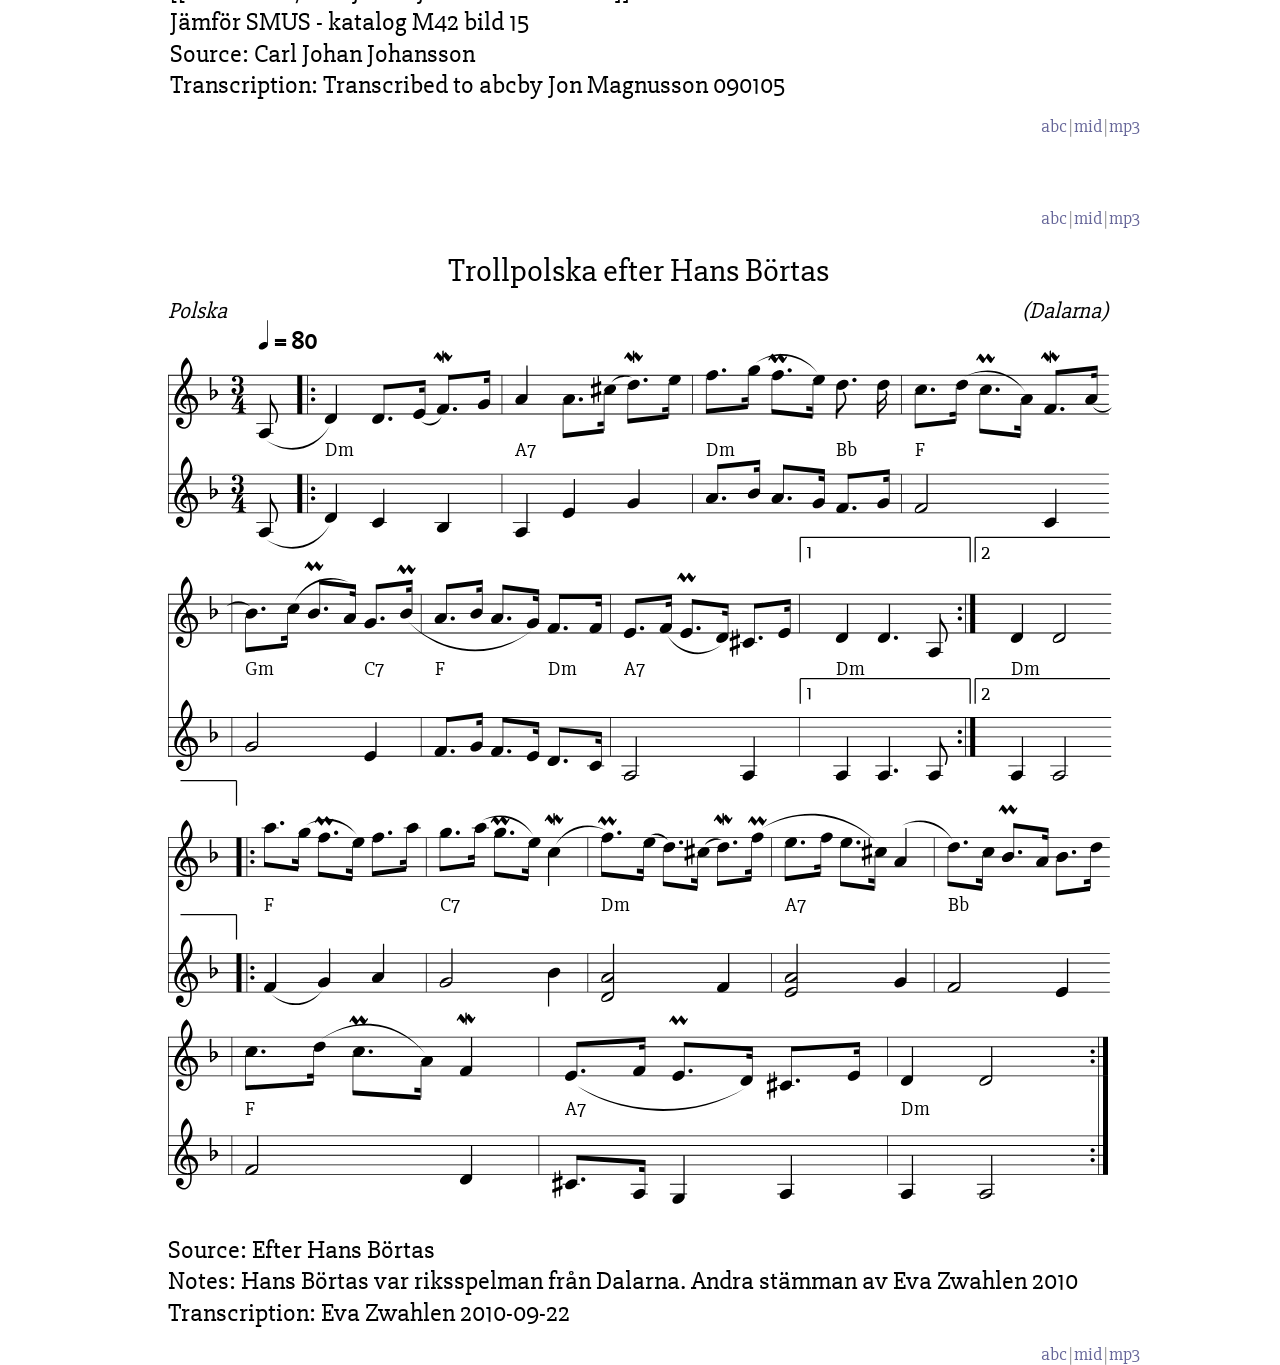
==== commit b3cdb6d4: "autocommit from build.py!" ====
--- a/index.html
+++ b/index.html
@@ -108,7 +108,6 @@
 "D" DFAd f2d2 c2d2|"E7" E^GB^d ^g2e2 d2e2|"D" DEFG ABcd ffgg|"A7" bgec "D" d4 D4:|</pre></div><div class='tunedata'><span class='data-item data-item-abc'><a href='abc/Pollonesse_ur_Elias_Annells_notbok_721f04.abc' target='_blank'>abc</a></span><span class='data-item data-item-mid'><a href='mid/Pollonesse_ur_Elias_Annells_notbok_721f04.mid' target='_blank'>mid</a></span><span class='data-item data-item-mp3'><a href='mp3/Pollonesse_ur_Elias_Annells_notbok_721f04.mp3' target='_blank'>mp3</a></span></div>
 <div class='tune-container' id='Polonas_efter_Andreas_Grevelius_nr_76_86bc2a'><pre class='abctune'>%%staffsep 27pt
 %%abc-charset utf-8
-
 X:205
 T:Polonäs efter Andreas Grevelius (nr 76)
 O:Småland
@@ -124,26 +123,6 @@
 gfed d^cec A4|BAGF EFAF D4|A,2D2 ^C2E2 D2F2|FED^C [C4 E4] D4:|
 |:A,2c'g a2e2 f2g2|gfgb abag fgfe|fefa g2f2 e2d2|d^cec A4 f4|
 gfed d^cec A4|BAGF FEAF D4|A,2D2 ^C2E2 D2F2|FED^C D2d2 D4:|</pre></div><div class='tunedata'><span class='data-item data-item-abc'><a href='abc/Polonas_efter_Andreas_Grevelius_nr_76_86bc2a.abc' target='_blank'>abc</a></span><span class='data-item data-item-mid'><a href='mid/Polonas_efter_Andreas_Grevelius_nr_76_86bc2a.mid' target='_blank'>mid</a></span><span class='data-item data-item-mp3'><a href='mp3/Polonas_efter_Andreas_Grevelius_nr_76_86bc2a.mp3' target='_blank'>mp3</a></span></div>
-<div class='tune-container' id='Polonas_efter_Andreas_Grevelius_nr_9'><pre class='abctune'>%%staffsep 27pt
-%%abc-charset utf-8
-X:63
-T:Polonäs efter Andreas Grevelius (nr 9)
-R:Slängpolska
-Z:Transcribed to abcby Jon Magnusson 080820
-S:Efter Andreas Grevelius
-S:http://www.smus.se/earkiv/fmk/browselarge.php?lang=sw&katalogid=M+93&bildnr=00015
-B:[[Notböcker/Småländsk musiktradition]] nr I-211
-B:Jämför SMUS - katalog Ma18 bild 16 nr 50b ur [[Notböcker/Lars Larssons notbok]]
-O:Småland
-D:Linnaeus Väsen
-M:3/4
-L:1/16
-K:Dm
-abga fgeg f2e2|d2fd A2G2F2E2|D2FA d2ef gfed|d^cdf edcd A4|
-abga fgeg f2e2|d2fd A2G2F2E2|D2FA d2ef gfed|fed^c c2d2 d4:|
-|:c3d c2B2 A2G2|FGAB cBAG F4|A,E^cE A,EcE A,EcE|
-A,FdF A,FdF A,FdF|A,E^cE A,EcE A,EcE|d^cdf edcd A4|
-abga fgeg f2e2|d2fd A2G2F2E2|D2FA d2ef gfed|fed^c c2d2 d4:|</pre></div><div class='tunedata'><span class='data-item data-item-abc'><a href='abc/Polonas_efter_Andreas_Grevelius_nr_9.abc' target='_blank'>abc</a></span><span class='data-item data-item-mid'><a href='mid/Polonas_efter_Andreas_Grevelius_nr_9.mid' target='_blank'>mid</a></span><span class='data-item data-item-mp3'><a href='mp3/Polonas_efter_Andreas_Grevelius_nr_9.mp3' target='_blank'>mp3</a></span></div>
 <div class='tune-container' id='Polonas_efter_Andreas_Grevelius_nr_9_6befa6'><pre class='abctune'>%%staffsep 27pt
 %%abc-charset utf-8
 X:63
@@ -204,7 +183,6 @@
 A3(G E2)G2 B3G|G2({AG}F2 D2)!tenuto!F2 A2z(f|e2)zd c2d2 e2z(g|b2)z[ec] [ec]4 d4:|</pre></div><div class='tunedata'><span class='data-item data-item-abc'><a href='abc/Polska_efter_Dalfors.abc' target='_blank'>abc</a></span><span class='data-item data-item-mid'><a href='mid/Polska_efter_Dalfors.mid' target='_blank'>mid</a></span><span class='data-item data-item-mp3'><a href='mp3/Polska_efter_Dalfors.mp3' target='_blank'>mp3</a></span></div>
 <div class='tune-container' id='Polska_efter_Magnus_Theorin_260_26890b'><pre class='abctune'>%%staffsep 27pt
 %%abc-charset utf-8
-
 X:260
 T:Polska efter Magnus Theorin (260)
 R:Slängpolska
@@ -222,7 +200,6 @@
 aF Fa af|gE Eg ge|fd aa gf|ed/2c/2 d2d2:|</pre></div><div class='tunedata'><span class='data-item data-item-abc'><a href='abc/Polska_efter_Magnus_Theorin_260_26890b.abc' target='_blank'>abc</a></span><span class='data-item data-item-mid'><a href='mid/Polska_efter_Magnus_Theorin_260_26890b.mid' target='_blank'>mid</a></span><span class='data-item data-item-mp3'><a href='mp3/Polska_efter_Magnus_Theorin_260_26890b.mp3' target='_blank'>mp3</a></span></div>
 <div class='tune-container' id='Polska_efter_Magnus_Theorin_261_eaac9a'><pre class='abctune'>%%staffsep 27pt
 %%abc-charset utf-8
-
 X:261
 T:Polska efter Magnus Theorin (261)
 R:Polska
@@ -238,7 +215,6 @@
 ce AG FE|ab/2a/2 ga/2g/2 fg/2f/2|ed gf ed|c=B/2c/2 d2d2:|</pre></div><div class='tunedata'><span class='data-item data-item-abc'><a href='abc/Polska_efter_Magnus_Theorin_261_eaac9a.abc' target='_blank'>abc</a></span><span class='data-item data-item-mid'><a href='mid/Polska_efter_Magnus_Theorin_261_eaac9a.mid' target='_blank'>mid</a></span><span class='data-item data-item-mp3'><a href='mp3/Polska_efter_Magnus_Theorin_261_eaac9a.mp3' target='_blank'>mp3</a></span></div>
 <div class='tune-container' id='Polska_ur_Carl_Johan_Johanssons_notbok_f54240'><pre class='abctune'>%%staffsep 27pt
 %%abc-charset utf-8
-
 X:81
 T:Polska ur Carl Johan Johanssons notbok
 B:[[Notböcker/Småländsk musiktradition]] nr I-79
@@ -255,6 +231,23 @@
 e2ae cAce agfe|e2ae cAce agfe|c2cd B2Bc A2A2|cBAG G2A2 A4:|
 |:e2ab c'4c'4|c'3b c'bab c'bab|e2ab c'4c'4|
 c'3b c'bab c'bab|e2+open+e'2 e2a2 c2e2|edBG G2A2 A4:|</pre></div><div class='tunedata'><span class='data-item data-item-abc'><a href='abc/Polska_ur_Carl_Johan_Johanssons_notbok_f54240.abc' target='_blank'>abc</a></span><span class='data-item data-item-mid'><a href='mid/Polska_ur_Carl_Johan_Johanssons_notbok_f54240.mid' target='_blank'>mid</a></span><span class='data-item data-item-mp3'><a href='mp3/Polska_ur_Carl_Johan_Johanssons_notbok_f54240.mp3' target='_blank'>mp3</a></span></div>
+<div class='tune-container' id='Polska_ur_Trastadssamlingen_f2c069'><pre class='abctune'>%%staffsep 27pt
+%%abc-charset utf-8
+
+X: 164
+T: Polska ur Trästadssamlingen
+O: Småland
+D: [[Grupper/Sågskära]] - Orm
+R: Slängpolska
+B: [[Notböcker/Småländsk Musiktradition]] nr I-164
+N: Noten är hämtad ur en notbok som förmodligen tillhör [[Notböcker/Trästadsamlingen]] men inte ingår i huvudsamlingen
+M: 3/4
+K: Ddor
+L: 1/8
+A|: dA FA dc | BA B2 c2 | df ed cd | ed cB A2 |
+    dA FA dc | BA B2 c2 | df ed cd |[1 e/f/e/d/ d2 d A :|[2 e/f/e/d/ d2 d z|]
+    af dd dd | ge cc cc | af dd dd | ge cc cc | 
+    dA FA dc | BA B2 c2 | df ed cd | e/f/e/d/ d2 d:|</pre></div><div class='tunedata'><span class='data-item data-item-abc'><a href='abc/Polska_ur_Trastadssamlingen_f2c069.abc' target='_blank'>abc</a></span><span class='data-item data-item-mid'><a href='mid/Polska_ur_Trastadssamlingen_f2c069.mid' target='_blank'>mid</a></span><span class='data-item data-item-mp3'><a href='mp3/Polska_ur_Trastadssamlingen_f2c069.mp3' target='_blank'>mp3</a></span></div>
 <div class='tune-container' id='Trollpolska_efter_Hans_Bortas'><pre class='abctune'>%%staffsep 27pt
 %%abc-charset utf-8
 X:1
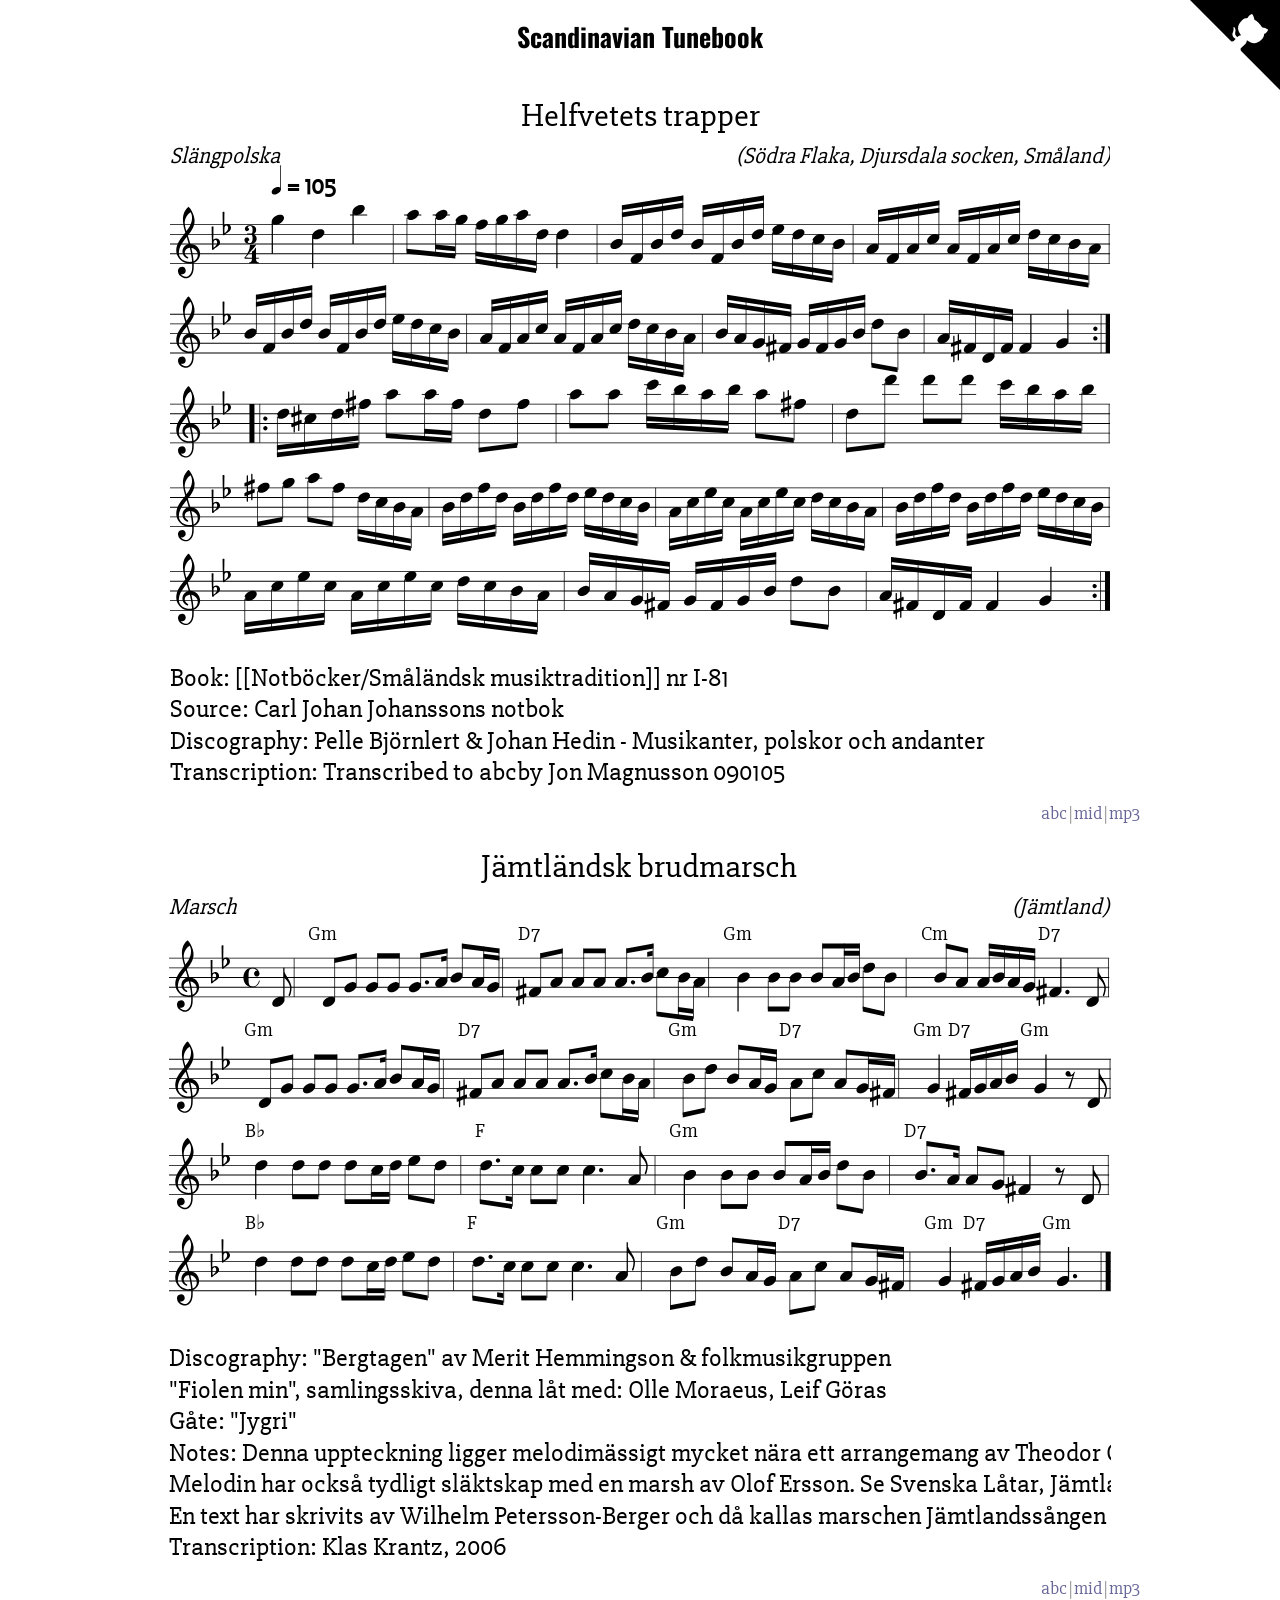
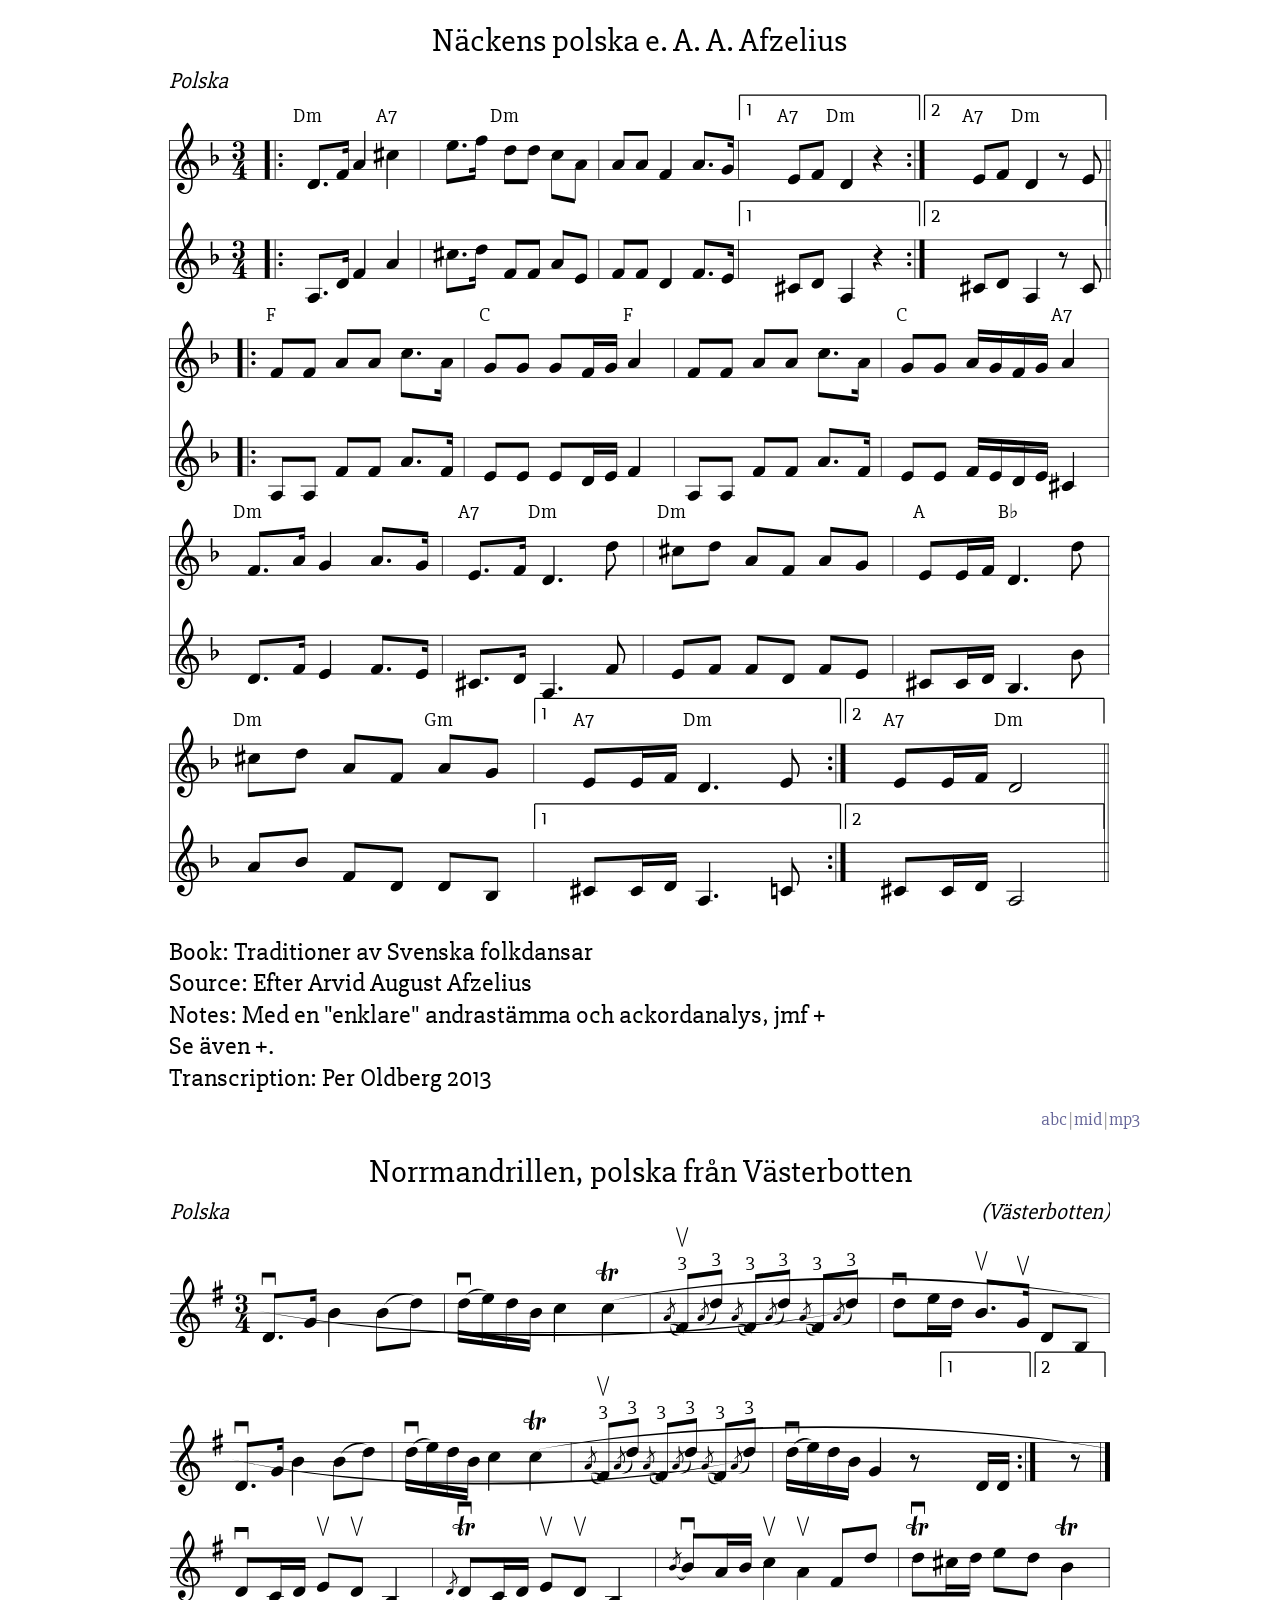
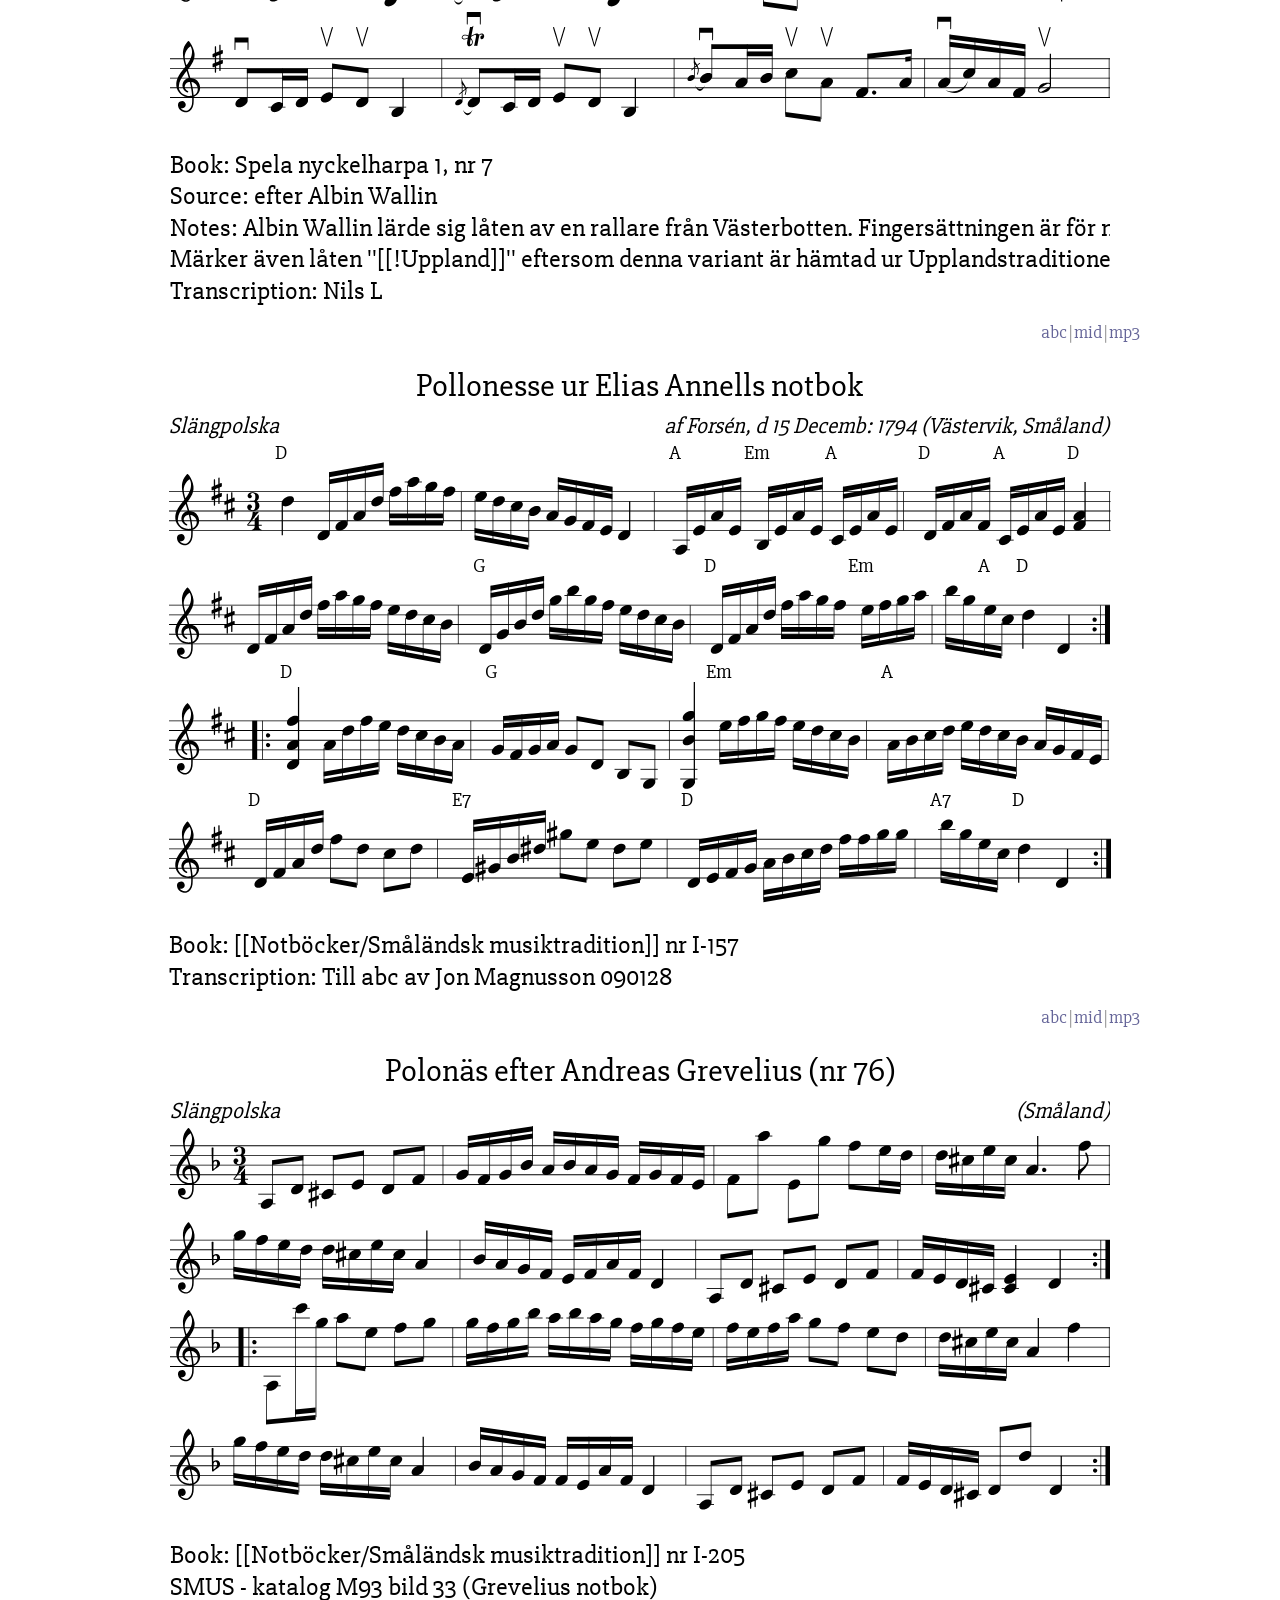
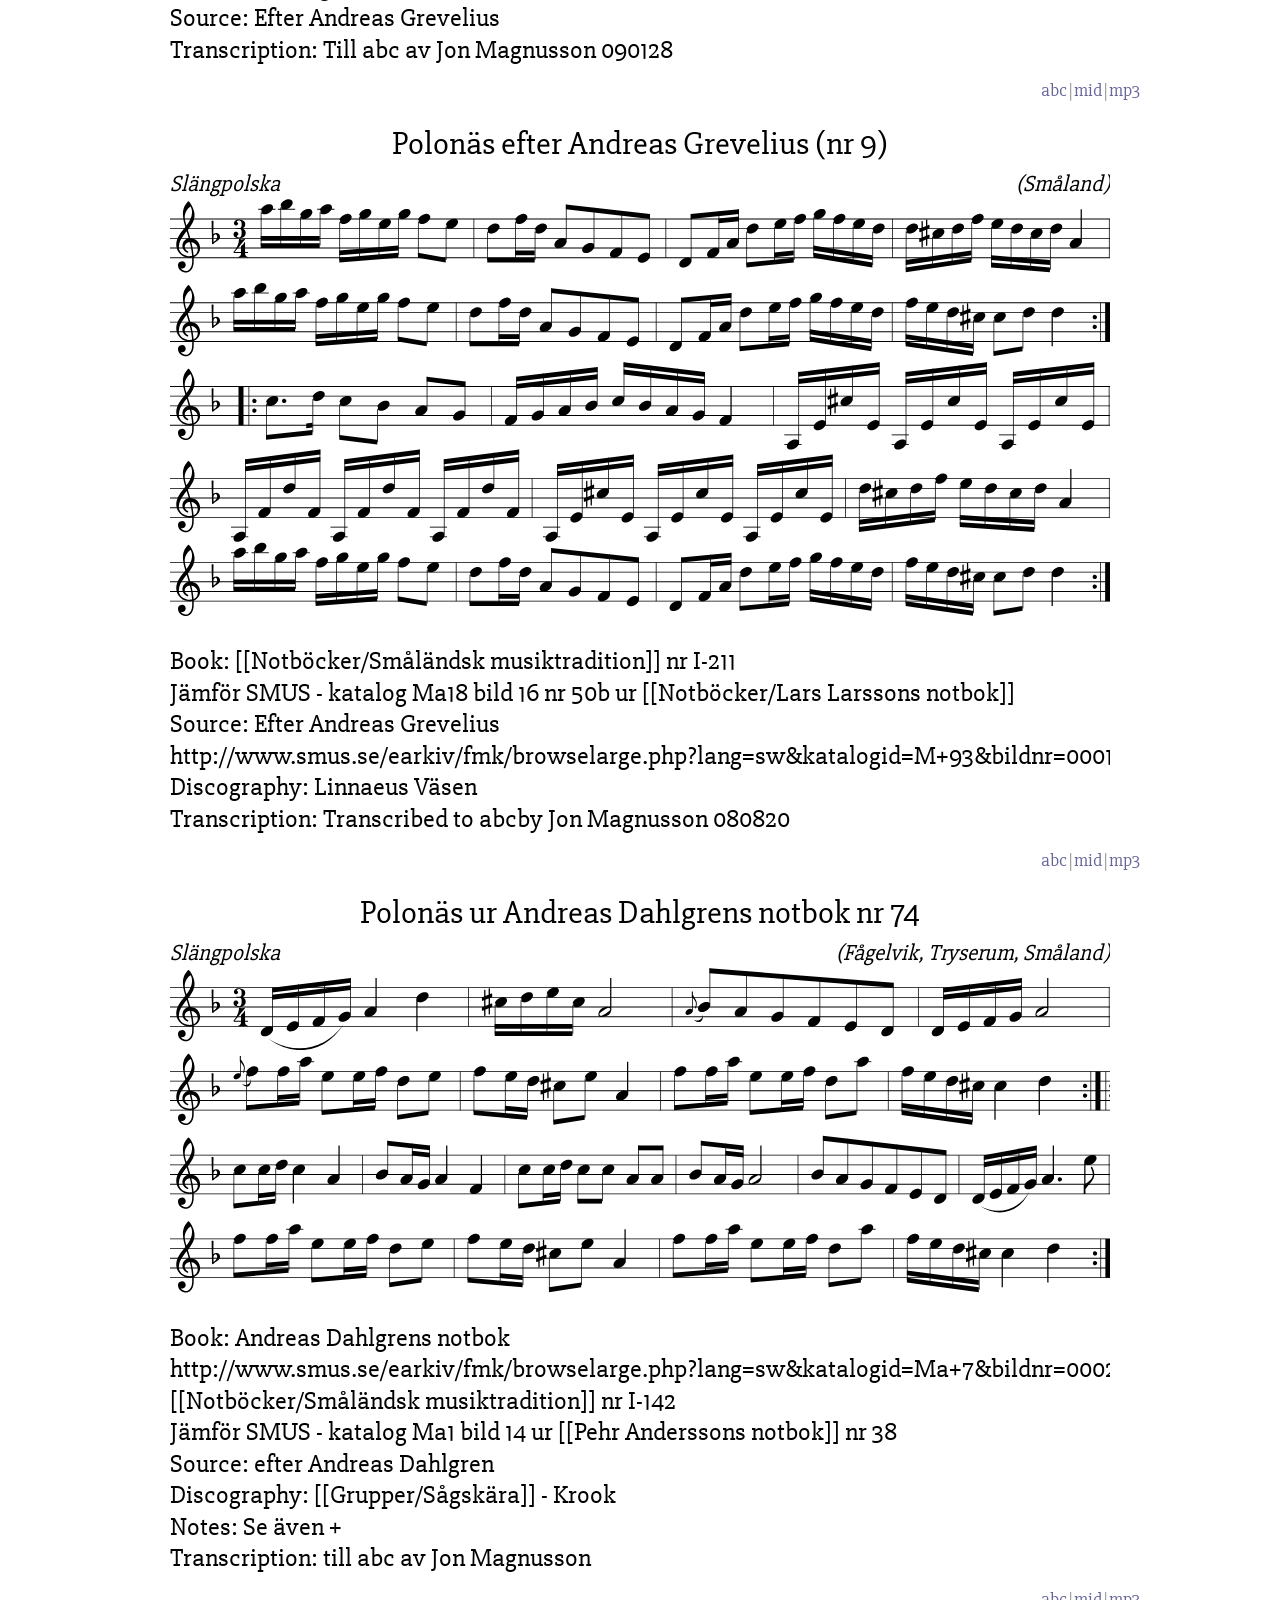
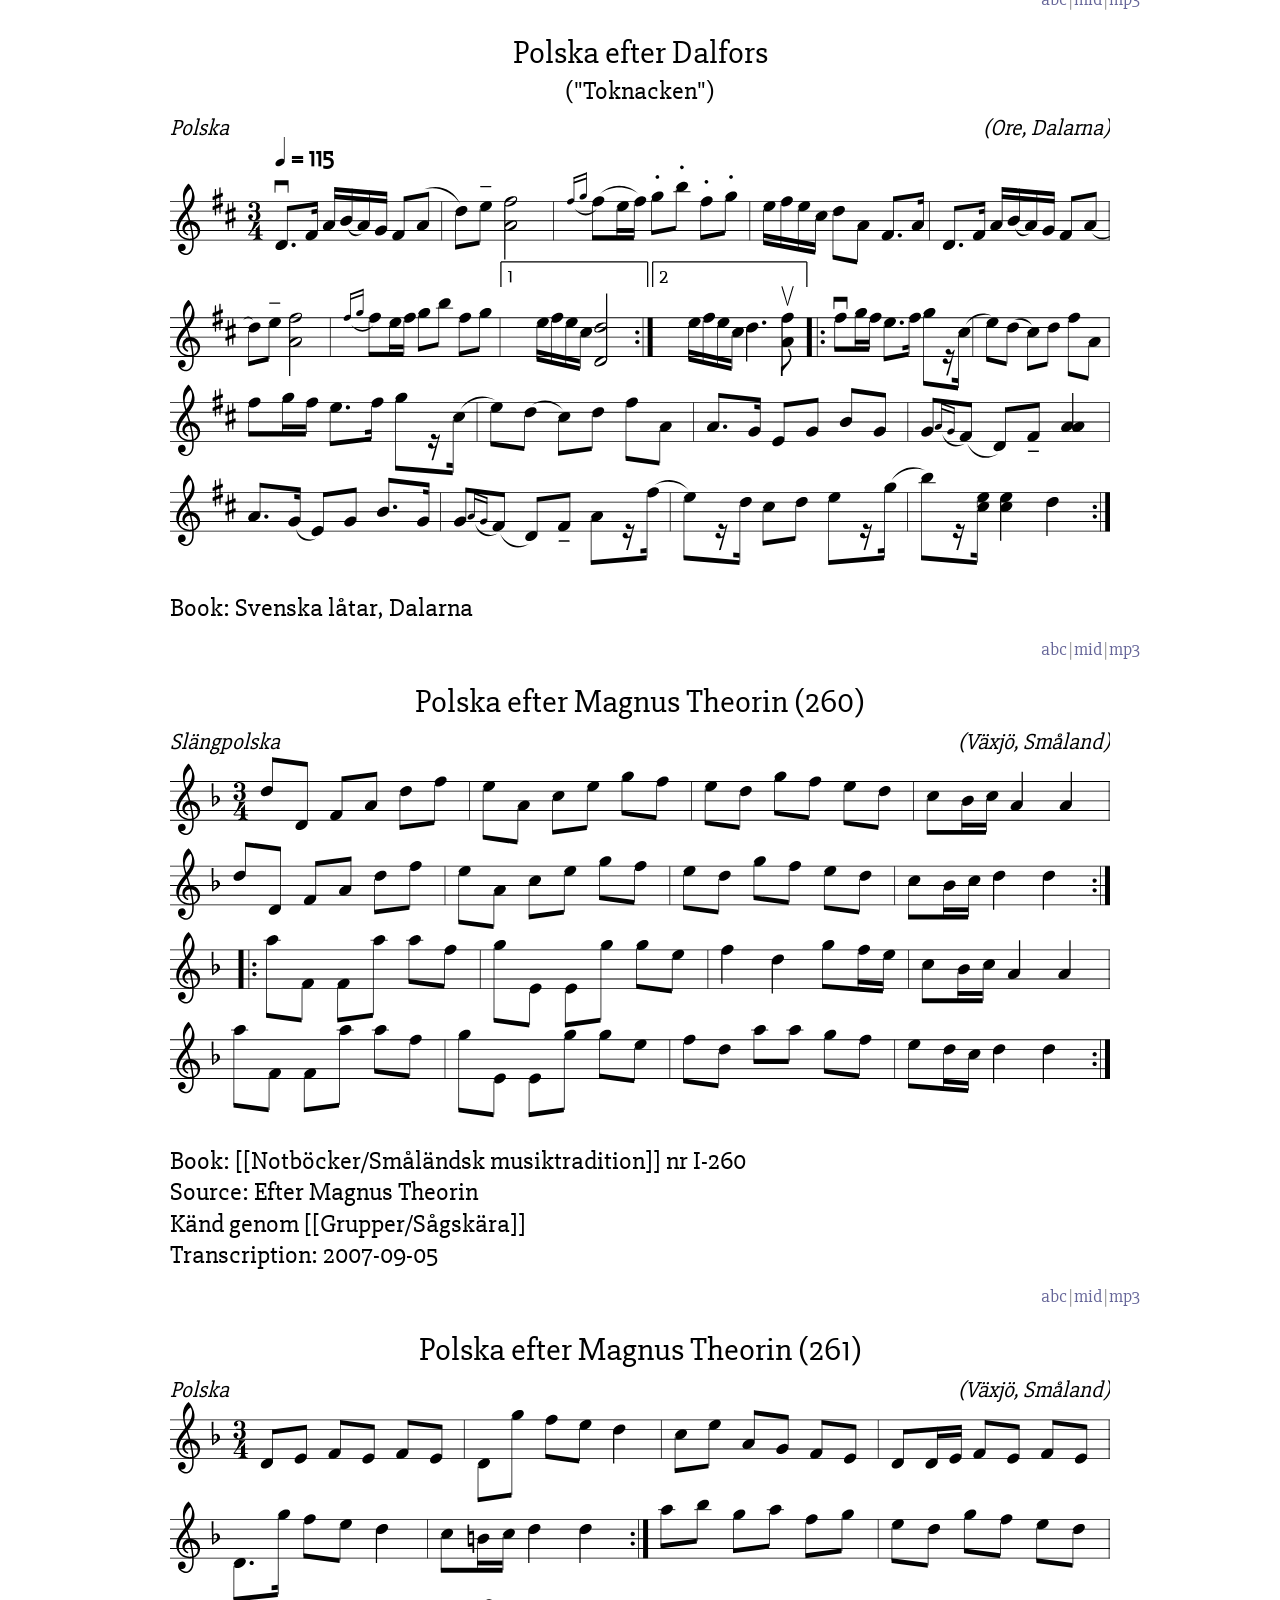
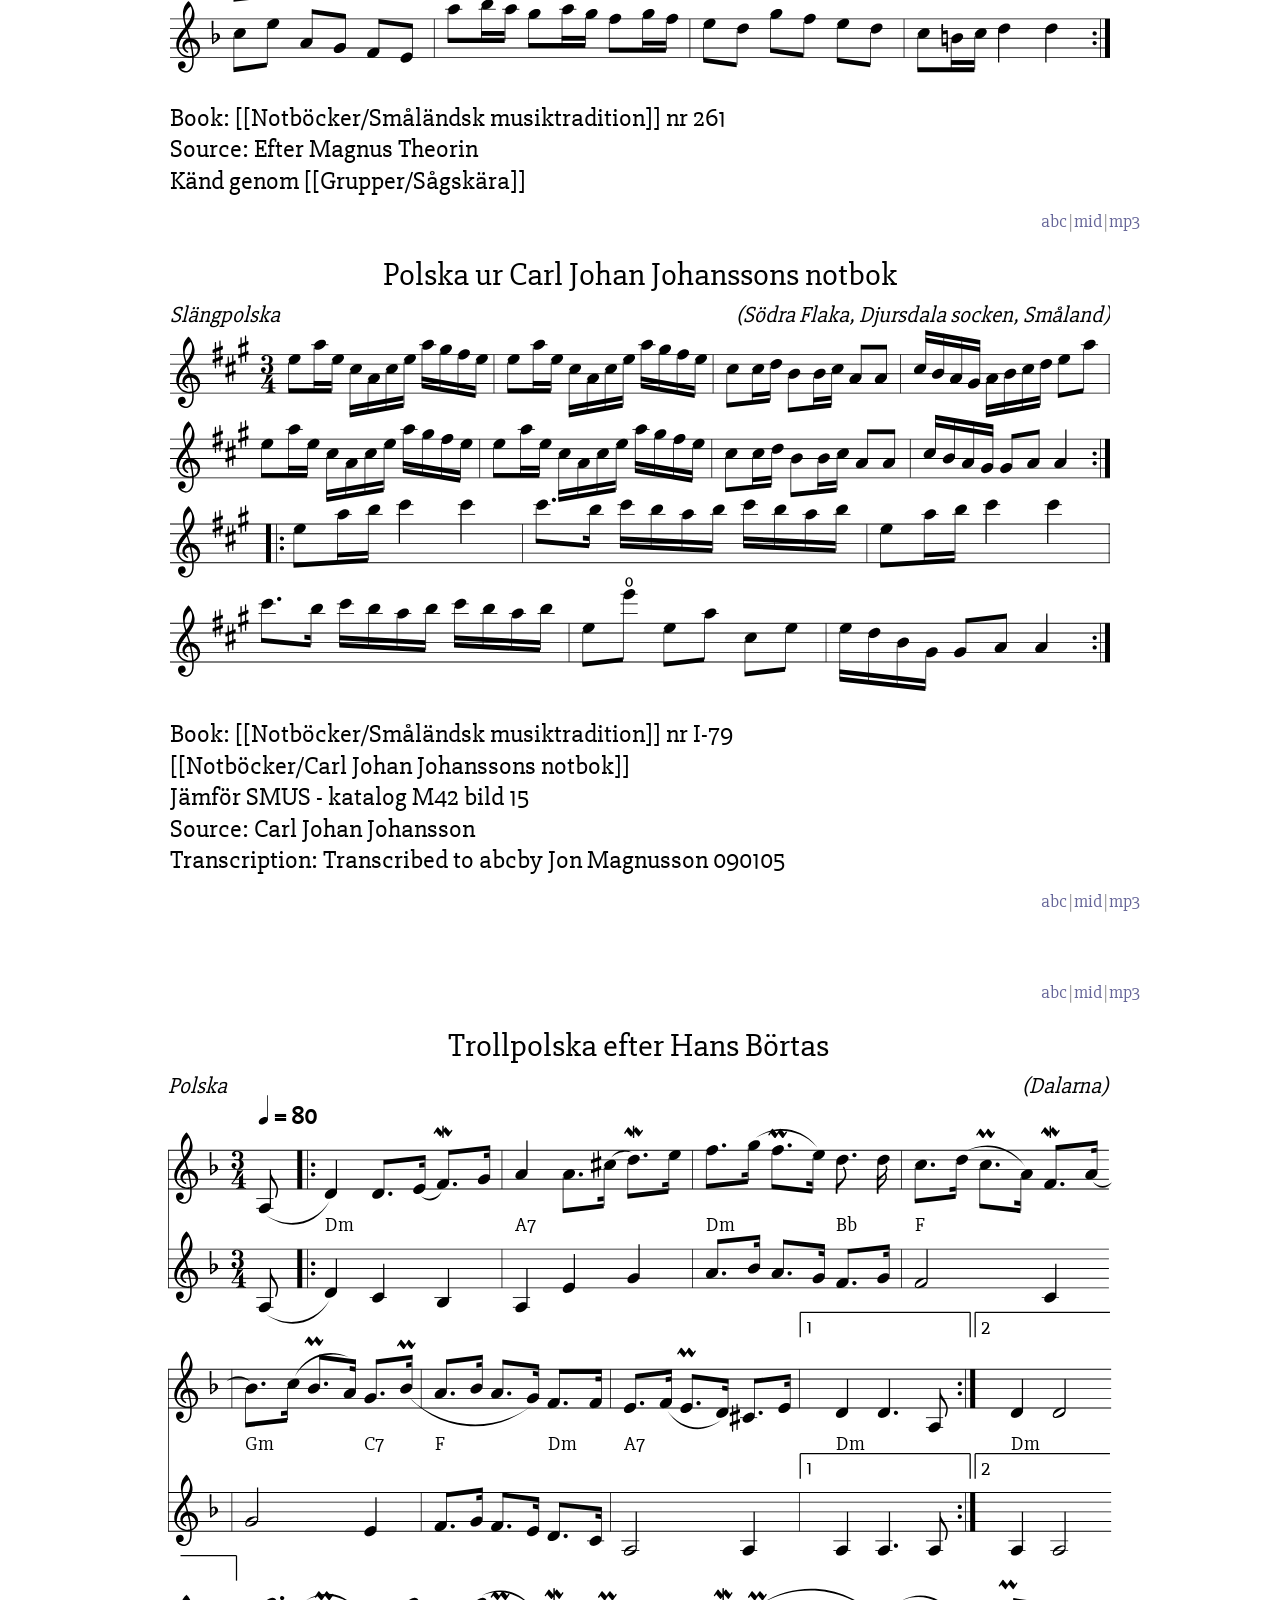
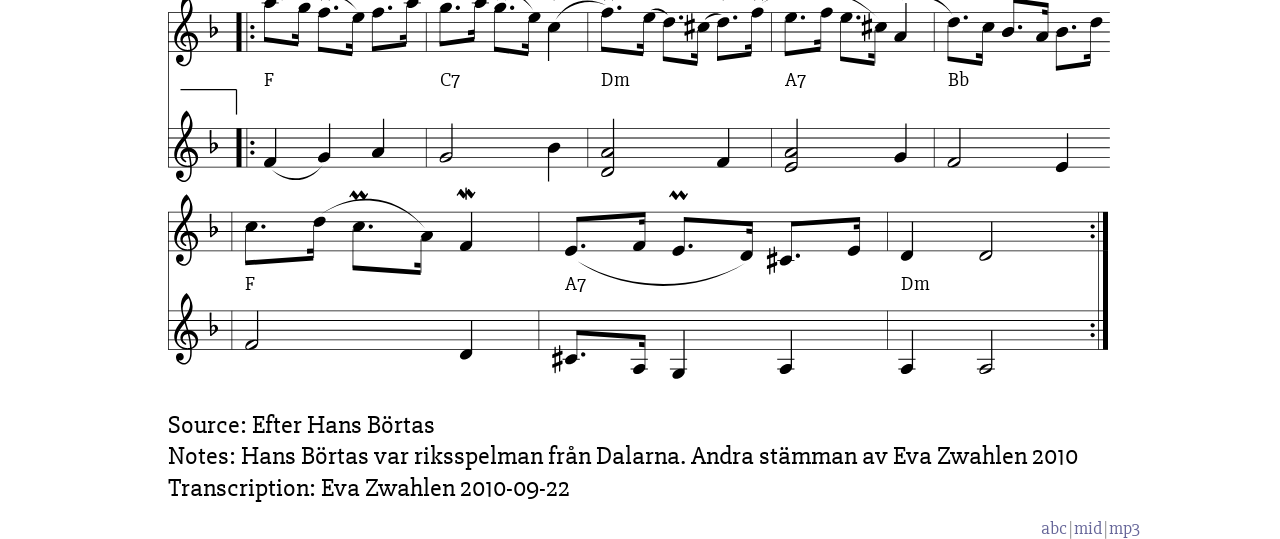
==== commit 7cf1f841: "autocommit from build.py!" ====
--- a/index.html
+++ b/index.html
@@ -44,6 +44,26 @@
 |:d^cd^f a2af d2f2|a2a2 c'bab a2^f2|d2d'2 d'2d'2 c'bab|
 ^f2g2 a2f2 dcBA|Bdfd Bdfd edcB|Acec Acec dcBA|Bdfd Bdfd edcB|
 Acec Acec dcBA|BAG^F GFGB d2B2|A^FDF F4 G4:|</pre></div><div class='tunedata'><span class='data-item data-item-abc'><a href='abc/Helfvetets_trapper_ce62ce.abc' target='_blank'>abc</a></span><span class='data-item data-item-mid'><a href='mid/Helfvetets_trapper_ce62ce.mid' target='_blank'>mid</a></span><span class='data-item data-item-mp3'><a href='mp3/Helfvetets_trapper_ce62ce.mp3' target='_blank'>mp3</a></span></div>
+<div class='tune-container' id='Jamtlandsk_brudsmarsch'><pre class='abctune'>%%staffsep 27pt
+%%abc-charset utf-8
+X:1
+T:Jämtländsk brudmarsch
+R:Marsch
+D:"Bergtagen" av Merit Hemmingson & folkmusikgruppen
+D:"Fiolen min", samlingsskiva, denna låt med: Olle Moraeus, Leif Göras
+D:Gåte: "Jygri" 
+Z:Klas Krantz, 2006
+O:Jämtland
+N:Denna uppteckning ligger melodimässigt mycket nära ett arrangemang av Theodor Ohlsson publicerat 1951 av Carl Gehrmans Musikförlag med titeln "Brudmarsch från Jämtland".
+N:Melodin har också tydligt släktskap med en marsh av Olof Ersson. Se Svenska Låtar, Jämtland, 417
+N:En text har skrivits av Wilhelm Petersson-Berger och då kallas marschen Jämtlandssången
+L:1/8
+M:C
+K:Gm
+D | "Gm"DG GG G>A BA/G/ | "D7"^FA AA A>B cB/A/ | "Gm"B2BB BA/B/ dB | "Cm"BA A/B/A/G/ "D7"^F3D |
+"Gm"DG GG G>A BA/G/ | "D7"^FA AA A>B cB/A/ | "Gm"Bd BA/G/ "D7"Ac AG/^F/ | "Gm"G2"D7"^F/G/A/B/ "Gm"G2zD |
+"Bb"d2dd dc/d/ ed | "F"d>c ccc3A | "Gm"B2BB BA/B/ dB | "D7"B>A AG ^F2zD |
+"Bb"d2dd dc/d/ ed | "F"d>c ccc3A | "Gm"Bd BA/G/ "D7"Ac AG/^F/ | "Gm"G2"D7"^F/G/A/B/ "Gm"G3 |]</pre></div><div class='tunedata'><span class='data-item data-item-abc'><a href='abc/Jamtlandsk_brudsmarsch.abc' target='_blank'>abc</a></span><span class='data-item data-item-mid'><a href='mid/Jamtlandsk_brudsmarsch.mid' target='_blank'>mid</a></span><span class='data-item data-item-mp3'><a href='mp3/Jamtlandsk_brudsmarsch.mp3' target='_blank'>mp3</a></span></div>
 <div class='tune-container' id='Nackens_polska_e_A_A_Afzelius_1de3f3'><pre class='abctune'>%%staffsep 27pt
 %%abc-charset utf-8
 X:1
